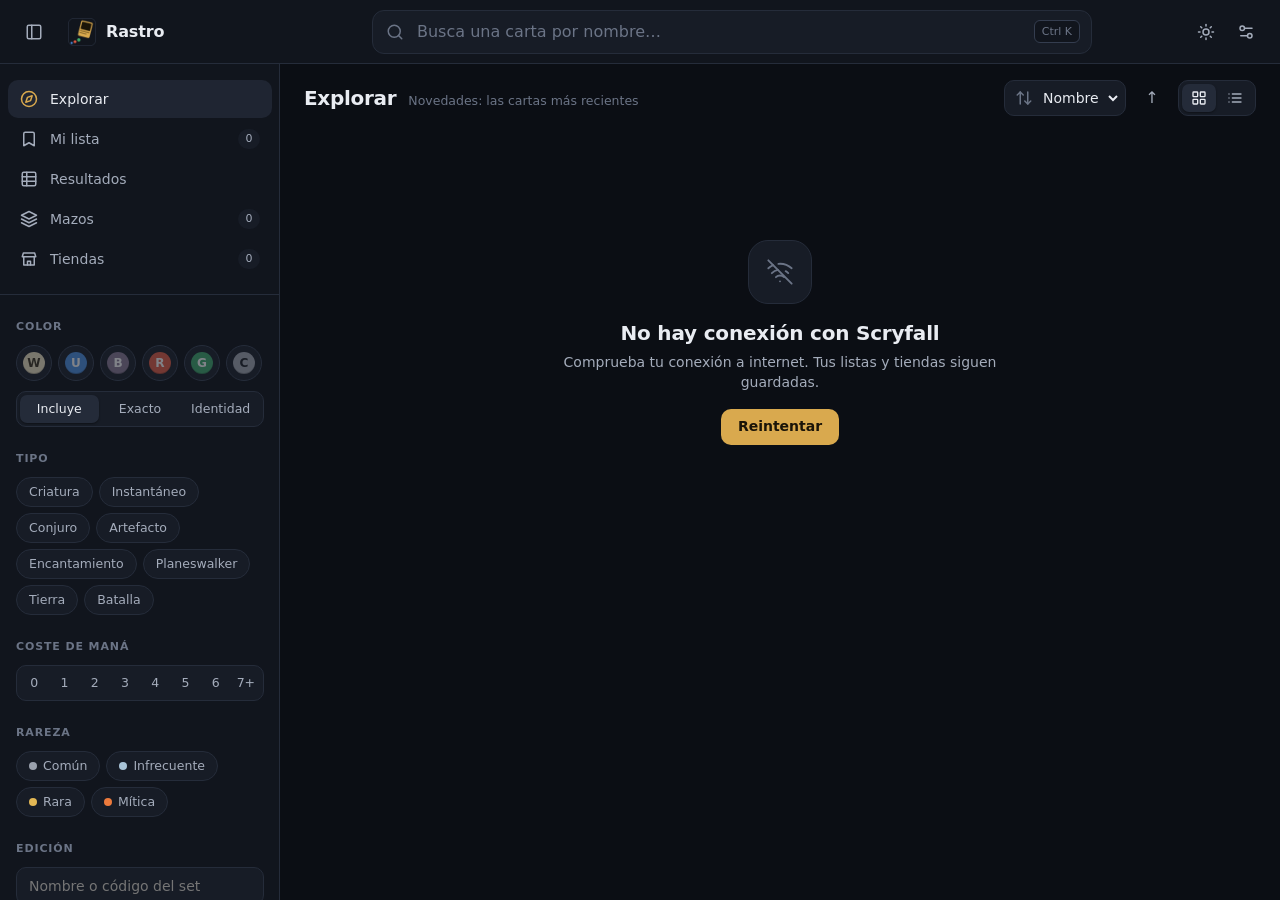
==== src/ui/index.html @ 4da442f9 "Rastro 1.3.1: versiones alternativas, cartas a la venta y vaciar resultados - Las versiones alternat" ====
<!doctype html>
<html lang="es" data-theme="dark">
<head>
<meta charset="utf-8">
<meta name="viewport" content="width=device-width, initial-scale=1">
<title>Rastro</title>
<link rel="icon" href="logo.png">
<link rel="stylesheet" href="theme.css">
<link rel="stylesheet" href="app.css">
</head>
<body>

<!-- Iconos lineales (estilo Lucide, trazo 2) -->
<svg width="0" height="0" style="position:absolute" aria-hidden="true">
  <defs>
    <symbol id="i-search" viewBox="0 0 24 24"><circle cx="11" cy="11" r="8"/><path d="m21 21-4.3-4.3"/></symbol>
    <symbol id="i-x" viewBox="0 0 24 24"><path d="M18 6 6 18"/><path d="m6 6 12 12"/></symbol>
    <symbol id="i-plus" viewBox="0 0 24 24"><path d="M5 12h14"/><path d="M12 5v14"/></symbol>
    <symbol id="i-check" viewBox="0 0 24 24"><path d="M20 6 9 17l-5-5"/></symbol>
    <symbol id="i-grid" viewBox="0 0 24 24"><rect width="7" height="7" x="3" y="3" rx="1"/><rect width="7" height="7" x="14" y="3" rx="1"/><rect width="7" height="7" x="14" y="14" rx="1"/><rect width="7" height="7" x="3" y="14" rx="1"/></symbol>
    <symbol id="i-list" viewBox="0 0 24 24"><path d="M8 6h13"/><path d="M8 12h13"/><path d="M8 18h13"/><path d="M3 6h.01"/><path d="M3 12h.01"/><path d="M3 18h.01"/></symbol>
    <symbol id="i-sun" viewBox="0 0 24 24"><circle cx="12" cy="12" r="4"/><path d="M12 2v2"/><path d="M12 20v2"/><path d="m4.93 4.93 1.41 1.41"/><path d="m17.66 17.66 1.41 1.41"/><path d="M2 12h2"/><path d="M20 12h2"/><path d="m6.34 17.66-1.41 1.41"/><path d="m19.07 4.93-1.41 1.41"/></symbol>
    <symbol id="i-moon" viewBox="0 0 24 24"><path d="M12 3a6 6 0 0 0 9 9 9 9 0 1 1-9-9Z"/></symbol>
    <symbol id="i-panel" viewBox="0 0 24 24"><rect width="18" height="18" x="3" y="3" rx="2"/><path d="M9 3v18"/></symbol>
    <symbol id="i-compass" viewBox="0 0 24 24"><circle cx="12" cy="12" r="10"/><path d="m16.24 7.76-2.12 6.36-6.36 2.12 2.12-6.36 6.36-2.12z"/></symbol>
    <symbol id="i-bookmark" viewBox="0 0 24 24"><path d="m19 21-7-4-7 4V5a2 2 0 0 1 2-2h10a2 2 0 0 1 2 2v16z"/></symbol>
    <symbol id="i-store" viewBox="0 0 24 24"><path d="M3 9h18l-1.5-5h-15z"/><path d="M5 9v11h14V9"/><path d="M10 20v-5h4v5"/></symbol>
    <symbol id="i-external" viewBox="0 0 24 24"><path d="M15 3h6v6"/><path d="M10 14 21 3"/><path d="M18 13v6a2 2 0 0 1-2 2H5a2 2 0 0 1-2-2V8a2 2 0 0 1 2-2h6"/></symbol>
    <symbol id="i-wifi-off" viewBox="0 0 24 24"><path d="M12 20h.01"/><path d="M8.5 16.43a5 5 0 0 1 7 0"/><path d="M2 8.82a15 15 0 0 1 4.17-2.65"/><path d="M10.66 5c4.01-.36 8.14.9 11.34 3.76"/><path d="M16.85 11.25a10 10 0 0 1 2.22 1.68"/><path d="M5 13a10 10 0 0 1 5.24-2.76"/><path d="m2 2 20 20"/></symbol>
    <symbol id="i-search-x" viewBox="0 0 24 24"><path d="m13.5 8.5-5 5"/><path d="m8.5 8.5 5 5"/><circle cx="11" cy="11" r="8"/><path d="m21 21-4.3-4.3"/></symbol>
    <symbol id="i-flip" viewBox="0 0 24 24"><path d="M3 12a9 9 0 0 1 9-9 9.75 9.75 0 0 1 6.74 2.74L21 8"/><path d="M21 3v5h-5"/><path d="M21 12a9 9 0 0 1-9 9 9.75 9.75 0 0 1-6.74-2.74L3 16"/><path d="M8 16H3v5"/></symbol>
    <symbol id="i-sort" viewBox="0 0 24 24"><path d="m21 16-4 4-4-4"/><path d="M17 20V4"/><path d="m3 8 4-4 4 4"/><path d="M7 4v16"/></symbol>
    <symbol id="i-download" viewBox="0 0 24 24"><path d="M12 15V3"/><path d="M21 15v4a2 2 0 0 1-2 2H5a2 2 0 0 1-2-2v-4"/><path d="m7 10 5 5 5-5"/></symbol>
    <symbol id="i-trash" viewBox="0 0 24 24"><path d="M3 6h18"/><path d="M19 6v14a2 2 0 0 1-2 2H7a2 2 0 0 1-2-2V6"/><path d="M8 6V4a2 2 0 0 1 2-2h4a2 2 0 0 1 2 2v2"/></symbol>
    <symbol id="i-table" viewBox="0 0 24 24"><rect width="18" height="18" x="3" y="3" rx="2"/><path d="M3 9h18"/><path d="M3 15h18"/><path d="M9 3v18"/></symbol>
    <symbol id="i-clipboard" viewBox="0 0 24 24"><rect width="8" height="4" x="8" y="2" rx="1"/><path d="M16 4h2a2 2 0 0 1 2 2v14a2 2 0 0 1-2 2H6a2 2 0 0 1-2-2V6a2 2 0 0 1 2-2h2"/></symbol>
    <symbol id="i-alert" viewBox="0 0 24 24"><path d="m21.73 18-8-14a2 2 0 0 0-3.48 0l-8 14A2 2 0 0 0 4 21h16a2 2 0 0 0 1.73-3"/><path d="M12 9v4"/><path d="M12 17h.01"/></symbol>
    <symbol id="i-camera" viewBox="0 0 24 24"><path d="M14.5 4h-5L7 7H4a2 2 0 0 0-2 2v9a2 2 0 0 0 2 2h16a2 2 0 0 0 2-2V9a2 2 0 0 0-2-2h-3l-2.5-3z"/><circle cx="12" cy="13" r="3"/></symbol>
    <symbol id="i-settings" viewBox="0 0 24 24"><path d="M20 7h-9"/><path d="M14 17H5"/><circle cx="17" cy="17" r="3"/><circle cx="7" cy="7" r="3"/></symbol>
    <symbol id="i-layers" viewBox="0 0 24 24"><path d="m12 2 10 5-10 5L2 7z"/><path d="m2 17 10 5 10-5"/><path d="m2 12 10 5 10-5"/></symbol>
    <symbol id="i-radar" viewBox="0 0 24 24"><path d="M19.07 4.93A10 10 0 0 0 6.99 3.34"/><path d="M4 6h.01"/><path d="M2.29 9.62A10 10 0 1 0 21.31 8.35"/><path d="M16.24 7.76A6 6 0 1 0 8.23 16.67"/><path d="M12 18h.01"/><path d="M17.99 11.66A6 6 0 0 1 15.77 16.67"/><circle cx="12" cy="12" r="2"/><path d="m13.41 10.59 5.66-5.66"/></symbol>
  </defs>
</svg>

<header class="topbar">
  <button class="icon-btn" id="btnSidebar" title="Mostrar/ocultar filtros"><svg class="ic"><use href="#i-panel"/></svg></button>
  <div class="brand">
    <img class="brand-mark" src="logo.png" alt="" aria-hidden="true">
    <span class="brand-name">Rastro</span>
  </div>

  <div class="search" id="search">
    <svg class="ic search-ic"><use href="#i-search"/></svg>
    <input id="q" type="text" autocomplete="off" spellcheck="false"
           placeholder="Busca una carta por nombre…" aria-label="Buscar carta" role="combobox"
           aria-expanded="false" aria-controls="suggest">
    <button class="icon-btn sm" id="qClear" title="Borrar" hidden><svg class="ic"><use href="#i-x"/></svg></button>
    <kbd class="kbd">Ctrl K</kbd>
    <ul class="suggest" id="suggest" role="listbox" hidden></ul>
  </div>

  <div class="top-actions">
    <button class="icon-btn" id="btnTheme" title="Cambiar tema"><svg class="ic"><use href="#i-sun"/></svg></button>
    <button class="icon-btn" id="btnOptions" title="Opciones"><svg class="ic"><use href="#i-settings"/></svg></button>
  </div>
</header>

<div class="layout" id="layout">
  <aside class="sidebar" id="sidebar">
    <nav class="nav">
      <button class="nav-item active" data-view="explore"><svg class="ic"><use href="#i-compass"/></svg>Explorar</button>
      <button class="nav-item" data-view="list"><svg class="ic"><use href="#i-bookmark"/></svg>Mi lista<span class="count" id="countList">0</span></button>
      <button class="nav-item" data-view="results"><svg class="ic"><use href="#i-table"/></svg>Resultados</button>
      <button class="nav-item" data-view="decks"><svg class="ic"><use href="#i-layers"/></svg>Mazos<span class="count" id="countDecks">0</span></button>
      <button class="nav-item" data-view="shops"><svg class="ic"><use href="#i-store"/></svg>Tiendas<span class="count" id="countShops">0</span></button>
    </nav>

    <div class="filters" id="filters">
      <section class="f-group">
        <h3>Color</h3>
        <div class="mana-toggles" id="fColor">
          <button class="mana-btn" data-v="w" title="Blanco"><span class="pip pip-w">W</span></button>
          <button class="mana-btn" data-v="u" title="Azul"><span class="pip pip-u">U</span></button>
          <button class="mana-btn" data-v="b" title="Negro"><span class="pip pip-b">B</span></button>
          <button class="mana-btn" data-v="r" title="Rojo"><span class="pip pip-r">R</span></button>
          <button class="mana-btn" data-v="g" title="Verde"><span class="pip pip-g">G</span></button>
          <button class="mana-btn" data-v="c" title="Incoloro"><span class="pip pip-c">C</span></button>
        </div>
        <div class="seg" id="fColorMode">
          <button data-v="incl" class="on" title="Tiene al menos estos colores">Incluye</button>
          <button data-v="exact" title="Exactamente estos colores">Exacto</button>
          <button data-v="id" title="Identidad de color dentro de estos (Commander)">Identidad</button>
        </div>
      </section>

      <section class="f-group">
        <h3>Tipo</h3>
        <div class="chips-select" id="fType">
          <button data-v="creature">Criatura</button>
          <button data-v="instant">Instantáneo</button>
          <button data-v="sorcery">Conjuro</button>
          <button data-v="artifact">Artefacto</button>
          <button data-v="enchantment">Encantamiento</button>
          <button data-v="planeswalker">Planeswalker</button>
          <button data-v="land">Tierra</button>
          <button data-v="battle">Batalla</button>
        </div>
      </section>

      <section class="f-group">
        <h3>Coste de maná</h3>
        <div class="seg cmc" id="fCmc">
          <button data-v="0">0</button><button data-v="1">1</button><button data-v="2">2</button>
          <button data-v="3">3</button><button data-v="4">4</button><button data-v="5">5</button>
          <button data-v="6">6</button><button data-v="7">7+</button>
        </div>
      </section>

      <section class="f-group">
        <h3>Rareza</h3>
        <div class="chips-select" id="fRarity">
          <button data-v="c"><i class="rdot rar-common"></i>Común</button>
          <button data-v="u"><i class="rdot rar-uncommon"></i>Infrecuente</button>
          <button data-v="r"><i class="rdot rar-rare"></i>Rara</button>
          <button data-v="m"><i class="rdot rar-mythic"></i>Mítica</button>
        </div>
      </section>

      <section class="f-group">
        <h3>Edición</h3>
        <input class="field" id="fSet" list="setList" placeholder="Nombre o código del set">
        <datalist id="setList"></datalist>
      </section>

      <section class="f-group">
        <h3>Legal en formato</h3>
        <select class="field" id="fFormat">
          <option value="">Cualquiera</option>
          <option value="standard">Standard</option>
          <option value="pioneer">Pioneer</option>
          <option value="modern">Modern</option>
          <option value="legacy">Legacy</option>
          <option value="vintage">Vintage</option>
          <option value="commander">Commander</option>
          <option value="pauper">Pauper</option>
        </select>
      </section>
    </div>

    <div class="filters" id="offerFilters" hidden>
      <p class="f-note">Se aplican a todas las cartas de tu lista al buscar en tiendas.</p>
      <section class="f-group">
        <h3>Idioma</h3>
        <div class="chips-select" id="oLang">
          <button data-v="es">Español</button>
          <button data-v="en">Inglés</button>
          <button data-v="fr">Francés</button>
          <button data-v="de">Alemán</button>
          <button data-v="it">Italiano</button>
          <button data-v="pt">Portugués</button>
          <button data-v="ja">Japonés</button>
        </div>
      </section>
      <section class="f-group">
        <h3>Estado mínimo</h3>
        <div class="seg" id="oCond">
          <button data-v="" class="on">Todos</button><button data-v="NM" title="Near Mint">NM</button>
          <button data-v="EX" title="Excellent">EX</button><button data-v="GD" title="Good">GD</button>
          <button data-v="LP" title="Light Played">LP</button><button data-v="PL" title="Played">PL</button>
        </div>
      </section>
      <section class="f-group">
        <h3>Foil</h3>
        <div class="seg" id="oFoil">
          <button data-v="" class="on">Da igual</button><button data-v="si">Solo foil</button><button data-v="no">Sin foil</button>
        </div>
      </section>
      <section class="f-group">
        <h3>Precio máximo por carta</h3>
        <div class="money"><input class="field" id="oMax" inputmode="decimal" placeholder="Sin límite"><span>€</span></div>
      </section>
    </div>
  </aside>

  <main class="content" id="content">
    <div class="toolbar">
      <div class="toolbar-left">
        <h1 class="view-title" id="viewTitle">Explorar</h1>
        <span class="result-count" id="resultCount"></span>
      </div>
      <div class="toolbar-right">
        <label class="sort">
          <svg class="ic"><use href="#i-sort"/></svg>
          <select id="sort" aria-label="Ordenar">
            <option value="name">Nombre</option>
            <option value="cmc">Coste</option>
            <option value="eur">Precio</option>
            <option value="released">Fecha</option>
          </select>
        </label>
        <button class="icon-btn" id="sortDir" title="Invertir orden">↑</button>
        <div class="seg view-toggle">
          <button data-v="grid" class="on" title="Rejilla"><svg class="ic"><use href="#i-grid"/></svg></button>
          <button data-v="rows" title="Lista compacta"><svg class="ic"><use href="#i-list"/></svg></button>
        </div>
      </div>
    </div>
    <div class="active-chips" id="activeChips"></div>
    <div class="runbar" id="runBar" hidden>
      <div class="runbar-top">
        <span class="spinner" aria-hidden="true"></span>
        <span class="runbar-text" id="runText">Preparando…</span>
        <span class="runbar-count" id="runCount"></span>
        <button class="btn sm" id="btnStop">Parar</button>
      </div>
      <div class="progress"><i id="runProgress"></i></div>
      <div class="run-alert" id="runAlert" hidden></div>
      <div class="run-shops" id="runShops"></div>
      <p class="runbar-hint">Las páginas se leen en <span class="nav-name">tu navegador</span>, en una ventana minimizada de Rastro que se cierra al terminar. Puedes seguir usándolo con normalidad. Si sale una verificación, la ventana aparecerá para que la marques.</p>
    </div>

    <div class="scroller" id="scroller">
      <div class="results grid" id="results"></div>
      <div class="sentinel" id="sentinel"></div>
    </div>
  </main>

  <aside class="detail" id="detail" aria-hidden="true">
    <div class="detail-inner" id="detailBody"></div>
  </aside>
</div>

<div class="scrim" id="scrim"></div>
<div class="foto-preview skel" id="fotoPreview" hidden aria-hidden="true"></div>

<dialog class="modal" id="pasteDlg">
  <form method="dialog" class="modal-body" id="pasteForm">
    <header class="modal-head">
      <h2>Pegar lista de cartas</h2>
      <button class="icon-btn" value="cancel" formnovalidate title="Cerrar"><svg class="ic"><use href="#i-x"/></svg></button>
    </header>
    <p class="modal-note">Una carta por línea o una decklist con cantidades. Formatos válidos: <code>Lightning Bolt</code>, <code>4 Lightning Bolt</code>, <code>4x Sol Ring</code>, <code>1 Fire // Ice (MH2) 290</code>. Las líneas <code>Sideboard</code>, <code>Deck</code> y los comentarios se ignoran.</p>
    <textarea class="field area" id="pasteText" rows="12" spellcheck="false" placeholder="4 Lightning Bolt&#10;2 Counterspell&#10;1 Sol Ring (C21) 263"></textarea>
    <div class="paste-status" id="pasteStatus" aria-live="polite"></div>
    <footer class="modal-foot">
      <label class="check"><input type="checkbox" id="pasteReplace">Reemplazar mi lista actual</label>
      <button class="btn primary" id="pasteGo" value="default"><svg class="ic"><use href="#i-plus"/></svg>Añadir cartas</button>
    </footer>
  </form>
</dialog>
<dialog class="modal" id="setupDlg">
  <div class="modal-body">
    <header class="modal-head"><h2>Primeros pasos</h2></header>
    <p class="setup-warn" id="setupWhy" hidden></p>
    <p class="modal-note">Rastro lee Cardmarket a través de tu navegador (<span class="nav-name">tu navegador</span>) con una pequeña extensión. Instálala una vez siguiendo estos pasos.</p>
    <p class="setup-warn" id="setupWarn" hidden>Tu navegador predeterminado (<span class="nav-name"></span>) no admite la extensión. Instala Chrome, Edge o Brave (en Windows, Edge ya viene instalado), ponlo como navegador predeterminado y vuelve a abrir Rastro.</p>
    <ol class="setup-steps">
      <li><b>Descarga la extensión.</b> Elige dónde guardarla (por ejemplo, Documentos); se creará la carpeta <code>Rastro-extension</code>. No la borres después: <span class="nav-name">tu navegador</span> la usa desde ahí.
        <button class="btn sm" id="setupFolder"><svg class="ic"><use href="#i-download"/></svg>Descargar extensión</button>
        <span class="setup-saved" id="setupSaved"></span></li>
      <li><b>Abre las extensiones de <span class="nav-name">tu navegador</span>.</b> Copia la dirección, pégala en la barra de direcciones de <span class="nav-name">tu navegador</span> y pulsa Intro. (Los navegadores no dejan que otras apps abran esa página.)
        <button class="btn sm" id="setupCopy"><svg class="ic"><use href="#i-clipboard"/></svg>Copiar <span class="nav-ext"></span></button></li>
      <li><b>Activa el Modo desarrollador</b> (un interruptor en esa misma página).</li>
      <li><b>Pulsa «Cargar descomprimida»</b> (en Edge, «Cargar desempaquetada») y elige la carpeta <code>Rastro-extension</code> que guardaste en el paso 1.</li>
      <li><b>Prueba que funciona.</b> Se abrirá una pestaña de Cardmarket en <span class="nav-name">tu navegador</span>; si sale una verificación, márcala.
        <button class="btn sm" id="setupTest"><svg class="ic"><use href="#i-check"/></svg>Probar</button></li>
    </ol>
    <div class="paste-status" id="setupStatus" aria-live="polite"></div>
    <footer class="modal-foot">
      <button class="btn sm ghost" id="setupSkip">Omitir por ahora</button>
      <button class="btn primary" id="setupGo" disabled>Continuar</button>
    </footer>
  </div>
</dialog>
<dialog class="modal" id="deckDlg">
  <form method="dialog" class="modal-body" id="deckForm">
    <header class="modal-head">
      <h2 id="deckDlgTitle">Nuevo mazo</h2>
      <button class="icon-btn" value="cancel" formnovalidate title="Cerrar"><svg class="ic"><use href="#i-x"/></svg></button>
    </header>
    <div class="deck-dlg-row">
      <label class="deck-dlg-field">Nombre<input class="field" id="deckDlgName" placeholder="Por ejemplo, Atraxa superfriends"></label>
      <label class="deck-dlg-field">Formato<select class="field" id="deckDlgFormat">
        <option value="commander">Commander</option><option value="brawl">Brawl</option><option value="standard">Standard</option>
        <option value="pioneer">Pioneer</option><option value="modern">Modern</option><option value="legacy">Legacy</option>
        <option value="vintage">Vintage</option><option value="pauper">Pauper</option><option value="limited">Limitado</option><option value="casual">Casual</option>
      </select></label>
    </div>
    <p class="modal-note">Lista opcional: pega el <b>enlace de un mazo público de Moxfield</b> y se importa entero (nombre, formato, comandante y banquillo), o pega la lista de Moxfield, Archidekt, Arena o MTGO. Las secciones <code>Commander</code>, <code>Deck</code> y <code>Sideboard</code> (o <code>SB:</code>) se respetan. También puedes dejarla vacía y añadir cartas después.</p>
    <textarea class="field area" id="deckDlgText" rows="10" spellcheck="false" placeholder="https://moxfield.com/decks/…&#10;&#10;o la lista:&#10;Commander&#10;1 Atraxa, Praetors' Voice&#10;&#10;Deck&#10;1 Sol Ring (C21) 263&#10;1 Command Tower"></textarea>
    <div class="paste-status" id="deckDlgStatus" aria-live="polite"></div>
    <footer class="modal-foot">
      <span></span>
      <button class="btn primary" id="deckDlgGo" value="default"><svg class="ic"><use href="#i-plus"/></svg>Crear mazo</button>
    </footer>
  </form>
</dialog>
<dialog class="modal art-dlg" id="artDlg">
  <form method="dialog" class="modal-body">
    <header class="modal-head">
      <h2 id="artTitle">Arte</h2>
      <button class="icon-btn" value="cancel" formnovalidate title="Cerrar"><svg class="ic"><use href="#i-x"/></svg></button>
    </header>
    <p class="modal-note">Elige la edición. Se conservan las copias, la zona y si la tienes; el precio pasa a ser el de esa edición.</p>
    <label class="check"><input type="checkbox" id="artFoil">Versión foil (las ediciones que solo existen en foil lo son siempre)</label>
    <div class="art-grid" id="artGrid"></div>
  </form>
</dialog>
<dialog class="modal" id="optDlg">
  <form method="dialog" class="modal-body" id="optForm">
    <header class="modal-head">
      <h2>Opciones</h2>
      <button class="icon-btn" value="cancel" formnovalidate title="Cerrar"><svg class="ic"><use href="#i-x"/></svg></button>
    </header>
    <section class="opt-group">
      <h3>Búsqueda en tiendas</h3>
      <label class="opt"><span>Pausa entre páginas<small>Mínimo 1,5 s. Más pausa es más lento, pero Cardmarket pedirá ir despacio menos veces.</small></span>
        <span class="opt-num"><input class="field" id="optPausa" type="number" min="1.5" max="30" step="0.5"> s</span></label>
      <label class="opt"><span>Esperar a la extensión<small>Si en este tiempo no contesta, la búsqueda se para y se abren los primeros pasos.</small></span>
        <span class="opt-num"><input class="field" id="optEspera" type="number" min="10" max="120" step="5"> s</span></label>
      <label class="opt"><span>Ver la ventana de búsqueda<small>Desactivado, la ventana del navegador queda minimizada y solo aparece si hay verificación.</small></span>
        <input type="checkbox" class="opt-check" id="optVer"></label>
    </section>
    <section class="opt-group">
      <h3>Apariencia</h3>
      <label class="opt"><span>Efecto foil<small>Brillo en las cartas que solo existen en foil, las que marcas foil en un mazo y las que pides "Solo foil" en Mi lista.</small></span>
        <input type="checkbox" class="opt-check" id="optFoil"></label>
    </section>
    <section class="opt-group">
      <h3>Caché</h3>
      <label class="opt"><span>Recordar páginas leídas<small>Lo consultado en este tiempo no se vuelve a pedir. 0 = siempre datos frescos.</small></span>
        <span class="opt-num"><input class="field" id="optCache" type="number" min="0" max="72" step="1"> h</span></label>
      <div class="opt"><span>Vaciar caché<small>Borra las páginas guardadas y los resultados de la última búsqueda; la siguiente lo pedirá todo de nuevo. Útil si alguna tienda sale vacía sin motivo.</small></span>
        <button type="button" class="btn sm" id="optClear"><svg class="ic"><use href="#i-trash"/></svg>Vaciar</button></div>
    </section>
    <section class="opt-group">
      <h3>Extensión</h3>
      <div class="opt"><span>Primeros pasos<small>Vuelve a descargar, instalar o probar la extensión (por ejemplo, tras actualizar Rastro).</small></span>
        <button type="button" class="btn sm" id="optSetup">Abrir</button></div>
    </section>
    <footer class="modal-foot">
      <span class="opt-version"><span id="optVersion"></span><button type="button" class="btn sm" id="optUpdate">Buscar actualización</button><button type="button" class="btn sm ghost" id="optReset">Valores por defecto</button></span>
      <button class="btn primary" value="default">Hecho</button>
    </footer>
  </form>
</dialog>
<div class="toast" id="toast" role="status"></div>

<script src="app.js"></script>
<script src="mazos.js"></script>
</body>
</html>
---- src/ui/theme.css ----
/* Rastro: tokens de diseño. Cambia aquí colores, fuentes, radios y espaciados. */

:root {
  /* Tipografía */
  --font: "Inter", "Segoe UI Variable Text", "Segoe UI", system-ui, sans-serif;
  --font-display: "Inter Display", "Segoe UI Variable Display", "Segoe UI", system-ui, sans-serif;
  --fs-xs: 11px;
  --fs-sm: 12.5px;
  --fs-md: 14px;
  --fs-lg: 16px;
  --fs-xl: 20px;
  --fs-2xl: 28px;

  /* Espaciado (sistema de 8 px, con medio paso de 4) */
  --s-1: 4px;
  --s-2: 8px;
  --s-3: 16px;
  --s-4: 24px;
  --s-5: 32px;
  --s-6: 48px;

  /* Radios */
  --r-sm: 6px;
  --r-md: 10px;
  --r-lg: 12px;
  --r-pill: 999px;

  /* Medidas de layout */
  --topbar-h: 64px;
  --sidebar-w: 280px;
  --detail-w: 420px;
  --card-min: 180px;

  /* Movimiento */
  --ease: cubic-bezier(.2, .8, .2, 1);
  --t-fast: 120ms;
  --t-med: 220ms;

  /* Colores de maná: solo para pips, chips de filtro y detalles */
  --mana-w: #f1e6c4;
  --mana-w-ink: #3b3320;
  --mana-u: #4b8fe2;
  --mana-b: #8a7a96;
  --mana-r: #e45b43;
  --mana-g: #3ea96c;
  --mana-c: #a3a8b3;

  /* Rarezas */
  --rar-common: #9aa1ad;
  --rar-uncommon: #a9c4d8;
  --rar-rare: #e2b754;
  --rar-mythic: #ec7a3c;

  /* Estado de legalidad */
  --ok: #3ea96c;
  --warn: #e2b754;
  --bad: #e45b43;
}

/* Tema oscuro (por defecto) */
:root,
:root[data-theme="dark"] {
  color-scheme: dark;
  --bg: #0b0e14;
  --surface-1: #11151d;
  --surface-2: #171c26;
  --surface-3: #1f2532;
  --surface-hover: #242b39;
  --border: #252c3a;
  --border-strong: #343d4f;
  --text: #e9ecf2;
  --text-2: #a4acbb;
  --text-3: #6b7486;
  --accent: #d9a94e;          /* oro de coleccionista */
  --accent-ink: #1a1408;
  --accent-soft: rgba(217, 169, 78, .14);
  --focus: rgba(217, 169, 78, .45);
  --shadow-sm: 0 1px 2px rgba(0, 0, 0, .4);
  --shadow-md: 0 6px 18px rgba(0, 0, 0, .35), 0 1px 3px rgba(0, 0, 0, .4);
  --shadow-lg: 0 18px 48px rgba(0, 0, 0, .55), 0 2px 6px rgba(0, 0, 0, .4);
  --skeleton-a: #161b24;
  --skeleton-b: #202736;
  --scrim: rgba(4, 6, 10, .6);
}

/* Tema claro */
:root[data-theme="light"] {
  color-scheme: light;
  --bg: #f4f5f8;
  --surface-1: #ffffff;
  --surface-2: #f7f8fb;
  --surface-3: #eceef3;
  --surface-hover: #e6e9f0;
  --border: #e1e4eb;
  --border-strong: #cdd2dc;
  --text: #141821;
  --text-2: #4f5869;
  --text-3: #8a93a3;
  --accent: #a87516;
  --accent-ink: #ffffff;
  --accent-soft: rgba(168, 117, 22, .12);
  --focus: rgba(168, 117, 22, .4);
  --shadow-sm: 0 1px 2px rgba(16, 24, 40, .06);
  --shadow-md: 0 6px 18px rgba(16, 24, 40, .08), 0 1px 3px rgba(16, 24, 40, .08);
  --shadow-lg: 0 18px 48px rgba(16, 24, 40, .16), 0 2px 6px rgba(16, 24, 40, .08);
  --skeleton-a: #eceef3;
  --skeleton-b: #f6f7fa;
  --scrim: rgba(20, 24, 33, .35);
  --mana-w: #efe2b8;
  --rar-common: #6f7684;
  --rar-uncommon: #6f8ea6;
}
---- src/ui/app.css ----
/* Componentes y layout. Los valores salen de theme.css. */

* { box-sizing: border-box; }
html, body { height: 100%; margin: 0; }
body {
  background: var(--bg);
  color: var(--text);
  font: 400 var(--fs-md)/1.45 var(--font);
  -webkit-font-smoothing: antialiased;
  overflow: hidden;
  transition: background var(--t-med) var(--ease), color var(--t-med) var(--ease);
}
button, input, select { font: inherit; color: inherit; }
button { cursor: pointer; background: none; border: 0; padding: 0; }
:focus-visible { outline: 2px solid var(--focus); outline-offset: 2px; border-radius: var(--r-sm); }
[hidden] { display: none !important; }

.ic { width: 18px; height: 18px; flex: none; fill: none; stroke: currentColor; stroke-width: 2; stroke-linecap: round; stroke-linejoin: round; }

::-webkit-scrollbar { width: 10px; height: 10px; }
::-webkit-scrollbar-thumb { background: var(--surface-3); border-radius: 10px; border: 2px solid transparent; background-clip: padding-box; }
::-webkit-scrollbar-thumb:hover { background: var(--border-strong); background-clip: padding-box; }

/* ---------- Topbar ---------- */
.topbar {
  height: var(--topbar-h);
  display: flex; align-items: center; gap: var(--s-3);
  padding: 0 var(--s-3);
  border-bottom: 1px solid var(--border);
  background: var(--surface-1);
  position: relative; z-index: 20;
}
.brand { display: flex; align-items: center; gap: 10px; min-width: calc(var(--sidebar-w) - 72px); }
.brand-name { font: 650 var(--fs-lg)/1 var(--font-display); letter-spacing: -.01em; }
.brand-mark { width: 28px; height: 28px; display: block; }

.icon-btn {
  width: 36px; height: 36px; border-radius: var(--r-md);
  display: inline-grid; place-items: center; color: var(--text-2);
  transition: background var(--t-fast), color var(--t-fast);
}
.icon-btn:hover { background: var(--surface-hover); color: var(--text); }
.icon-btn.sm { width: 28px; height: 28px; border-radius: var(--r-sm); }

.search { flex: 1; max-width: 720px; position: relative; display: flex; align-items: center; margin: 0 auto; }
.search input {
  width: 100%; height: 44px;
  padding: 0 96px 0 44px;
  border-radius: var(--r-lg);
  background: var(--surface-2);
  border: 1px solid var(--border);
  font-size: var(--fs-lg);
  transition: border-color var(--t-fast), background var(--t-fast), box-shadow var(--t-fast);
}
.search input::placeholder { color: var(--text-3); }
.search input:hover { border-color: var(--border-strong); }
.search input:focus { outline: none; border-color: var(--accent); background: var(--surface-1); box-shadow: 0 0 0 4px var(--accent-soft); }
.search-ic { position: absolute; left: 14px; color: var(--text-3); pointer-events: none; }
#qClear { position: absolute; right: 64px; }
.kbd {
  position: absolute; right: 12px;
  font: 500 var(--fs-xs)/1 var(--font); color: var(--text-3);
  padding: 5px 7px; border-radius: var(--r-sm);
  border: 1px solid var(--border-strong); background: var(--surface-1);
}
.suggest {
  position: absolute; top: calc(100% + 6px); left: 0; right: 0;
  list-style: none; margin: 0; padding: var(--s-1);
  background: var(--surface-2); border: 1px solid var(--border-strong);
  border-radius: var(--r-lg); box-shadow: var(--shadow-lg);
  animation: pop var(--t-med) var(--ease);
}
.suggest li {
  padding: 9px 12px; border-radius: var(--r-sm); cursor: pointer;
  display: flex; align-items: center; gap: 10px; color: var(--text-2);
}
.suggest li .ic { width: 15px; height: 15px; color: var(--text-3); }
.suggest li b { color: var(--text); font-weight: 600; }
.suggest li.on, .suggest li:hover { background: var(--surface-hover); color: var(--text); }
.top-actions { display: flex; gap: var(--s-1); }

/* ---------- Layout ---------- */
.layout {
  height: calc(100% - var(--topbar-h));
  display: grid;
  grid-template-columns: var(--sidebar-w) minmax(0, 1fr) 0;
  transition: grid-template-columns var(--t-med) var(--ease);
}
.sidebar { grid-column: 1; }
.content { grid-column: 2; }
.detail { grid-column: 3; }
body.no-sidebar .layout { grid-template-columns: 0 minmax(0, 1fr) 0; }
body.detail-open .layout { grid-template-columns: var(--sidebar-w) minmax(0, 1fr) var(--detail-w); }
body.no-sidebar.detail-open .layout { grid-template-columns: 0 minmax(0, 1fr) var(--detail-w); }

/* ---------- Sidebar ---------- */
.sidebar {
  overflow: hidden auto; min-width: 0;
  background: var(--surface-1);
  border-right: 1px solid var(--border);
}
body.no-sidebar .sidebar { border-right-color: transparent; }
.nav { padding: var(--s-3) var(--s-2) var(--s-2); display: grid; gap: 2px; width: var(--sidebar-w); }
.nav-item {
  display: flex; align-items: center; gap: 12px;
  height: 38px; padding: 0 12px; border-radius: var(--r-md);
  color: var(--text-2); font-weight: 500; text-align: left;
  transition: background var(--t-fast), color var(--t-fast);
}
.nav-item:hover { background: var(--surface-hover); color: var(--text); }
.nav-item.active { background: var(--surface-3); color: var(--text); }
.nav-item.active .ic { color: var(--accent); }
.nav-item .count {
  margin-left: auto; min-width: 22px; padding: 2px 7px; border-radius: var(--r-pill);
  background: var(--surface-2); color: var(--text-2); font-size: var(--fs-xs); text-align: center;
  font-variant-numeric: tabular-nums;
}
.filters { padding: var(--s-2) var(--s-3) var(--s-5); width: var(--sidebar-w); border-top: 1px solid var(--border); margin-top: var(--s-2); }
.f-group { padding: var(--s-3) 0 var(--s-2); }
.f-group h3 {
  margin: 0 0 10px; font-size: var(--fs-xs); font-weight: 600;
  text-transform: uppercase; letter-spacing: .08em; color: var(--text-3);
}
.mana-toggles { display: flex; gap: 6px; margin-bottom: 10px; }
.mana-btn {
  width: 36px; height: 36px; border-radius: 50%;
  display: grid; place-items: center;
  background: var(--surface-2); border: 1px solid var(--border);
  transition: transform var(--t-fast) var(--ease), border-color var(--t-fast), background var(--t-fast);
}
.mana-btn .pip { opacity: .45; transition: opacity var(--t-fast); }
.mana-btn:hover { transform: translateY(-1px); border-color: var(--border-strong); }
.mana-btn:hover .pip { opacity: .8; }
.mana-btn.on { border-color: var(--text-2); background: var(--surface-3); }
.mana-btn.on .pip { opacity: 1; }

.seg { display: flex; background: var(--surface-2); border: 1px solid var(--border); border-radius: var(--r-md); padding: 3px; gap: 2px; }
.seg button {
  flex: 1; height: 28px; padding: 0 8px; border-radius: 7px;
  color: var(--text-2); font-size: var(--fs-sm); font-weight: 500;
  display: inline-grid; place-items: center;
  transition: background var(--t-fast), color var(--t-fast);
}
.seg button:hover { color: var(--text); }
.seg button.on { background: var(--surface-hover); color: var(--text); box-shadow: var(--shadow-sm); }
.seg.cmc button { padding: 0; font-variant-numeric: tabular-nums; }

.chips-select { display: flex; flex-wrap: wrap; gap: 6px; }
.chips-select button {
  height: 30px; padding: 0 12px; border-radius: var(--r-pill);
  border: 1px solid var(--border); background: var(--surface-2);
  color: var(--text-2); font-size: var(--fs-sm); font-weight: 500;
  display: inline-flex; align-items: center; gap: 6px;
  transition: all var(--t-fast);
}
.chips-select button:hover { border-color: var(--border-strong); color: var(--text); }
.chips-select button.on { border-color: var(--accent); color: var(--text); background: var(--accent-soft); }
.rdot { width: 8px; height: 8px; border-radius: 50%; display: inline-block; }
.rar-common { background: var(--rar-common); }
.rar-uncommon { background: var(--rar-uncommon); }
.rar-rare { background: var(--rar-rare); }
.rar-mythic { background: var(--rar-mythic); }

.field {
  width: 100%; height: 38px; padding: 0 12px;
  background: var(--surface-2); border: 1px solid var(--border); border-radius: var(--r-md);
  transition: border-color var(--t-fast);
}
.field:hover { border-color: var(--border-strong); }
.field:focus { outline: none; border-color: var(--accent); box-shadow: 0 0 0 3px var(--accent-soft); }
select.field { appearance: none; background-image: linear-gradient(45deg, transparent 50%, var(--text-3) 50%), linear-gradient(-45deg, transparent 50%, var(--text-3) 50%); background-position: right 16px top 17px, right 11px top 17px; background-size: 5px 5px; background-repeat: no-repeat; }

/* ---------- Pips de coste ---------- */
.pip {
  --pip: 18px;
  width: var(--pip); height: var(--pip); border-radius: 50%;
  display: inline-grid; place-items: center; flex: none;
  font: 700 calc(var(--pip) * .55)/1 var(--font); color: #fff;
  background: var(--mana-c); box-shadow: inset 0 -1px 0 rgba(0,0,0,.25);
  vertical-align: -3px;
}
.pip-w { background: var(--mana-w); color: var(--mana-w-ink); }
.pip-u { background: var(--mana-u); }
.pip-b { background: var(--mana-b); }
.pip-r { background: var(--mana-r); }
.pip-g { background: var(--mana-g); }
.pip-c, .pip-n { background: var(--mana-c); color: #1b1e24; }
.pip-t { background: var(--surface-3); color: var(--text); box-shadow: inset 0 0 0 1px var(--border-strong); }
.mana-btn .pip { --pip: 22px; }
.cost { display: inline-flex; gap: 2px; align-items: center; }

/* ---------- Content ---------- */
.content { display: flex; flex-direction: column; min-width: 0; min-height: 0; }
.toolbar {
  display: flex; align-items: center; justify-content: space-between; gap: var(--s-3);
  padding: var(--s-3) var(--s-4) var(--s-2);
}
.toolbar-left { display: flex; align-items: baseline; gap: 12px; min-width: 0; }
.view-title { margin: 0; font: 650 var(--fs-xl)/1.2 var(--font-display); letter-spacing: -.015em; }
.result-count { color: var(--text-3); font-size: var(--fs-sm); font-variant-numeric: tabular-nums; white-space: nowrap; }
.toolbar-right { display: flex; align-items: center; gap: var(--s-2); }
.sort {
  display: flex; align-items: center; gap: 6px; height: 36px; padding: 0 4px 0 10px;
  background: var(--surface-2); border: 1px solid var(--border); border-radius: var(--r-md); color: var(--text-3);
}
.sort select { background: transparent; border: 0; height: 100%; color: var(--text); padding-right: 6px; cursor: pointer; }
.sort select:focus { outline: none; }
.sort option { background: var(--surface-2); }
#sortDir { font-size: var(--fs-lg); }
.view-toggle button { width: 34px; padding: 0; }
.view-toggle .ic { width: 16px; height: 16px; }

.active-chips { display: flex; flex-wrap: wrap; gap: 6px; padding: 0 var(--s-4); }
.active-chips:not(:empty) { padding-bottom: var(--s-2); }
.chip {
  display: inline-flex; align-items: center; gap: 6px;
  height: 28px; padding: 0 6px 0 10px; border-radius: var(--r-pill);
  background: var(--surface-2); border: 1px solid var(--border);
  font-size: var(--fs-sm); color: var(--text-2);
  animation: pop var(--t-med) var(--ease);
}
.chip .pip { --pip: 14px; }
.chip button { width: 20px; height: 20px; border-radius: 50%; display: grid; place-items: center; color: var(--text-3); }
.chip button:hover { background: var(--surface-hover); color: var(--text); }
.chip button .ic { width: 12px; height: 12px; }
.chip.clear { padding: 0 12px; color: var(--text-3); background: transparent; border-style: dashed; cursor: pointer; }
.chip.clear:hover { color: var(--text); border-color: var(--border-strong); }

.scroller { flex: 1; overflow: auto; padding: var(--s-2) var(--s-4) var(--s-5); scroll-behavior: smooth; }
.sentinel { height: 1px; }

/* Rejilla */
.results.grid {
  display: grid; gap: var(--s-3);
  grid-template-columns: repeat(auto-fill, minmax(var(--card-min), 1fr));
}
.card {
  position: relative; cursor: pointer; border-radius: var(--r-lg);
  animation: rise var(--t-med) var(--ease) both;
  animation-delay: calc(min(var(--i, 0), 20) * 18ms);
}
.card .art {
  aspect-ratio: 63 / 88; border-radius: var(--r-lg); overflow: hidden; position: relative;
  background: var(--surface-2);
  box-shadow: var(--shadow-sm);
  transition: transform var(--t-med) var(--ease), box-shadow var(--t-med) var(--ease);
}
.card img { width: 100%; height: 100%; object-fit: cover; display: block; opacity: 0; transition: opacity var(--t-med); }
.card img.loaded { opacity: 1; }
.card:hover .art, .card:focus-visible .art { transform: translateY(-4px) scale(1.015); box-shadow: var(--shadow-lg); }
.card.selected .art { box-shadow: 0 0 0 2px var(--accent), var(--shadow-md); }
.card .meta { padding: 10px 2px 0; display: grid; gap: 2px; }
.card .name { font-weight: 600; white-space: nowrap; overflow: hidden; text-overflow: ellipsis; }
.card .sub { display: flex; align-items: center; gap: 6px; color: var(--text-3); font-size: var(--fs-sm); }
.card .sub .set { white-space: nowrap; overflow: hidden; text-overflow: ellipsis; min-width: 0; }
.card, .card .meta, .card .sub, .card .name { min-width: 0; }
.card .price { margin-left: auto; color: var(--text-2); font-variant-numeric: tabular-nums; white-space: nowrap; }
.add-btn {
  position: absolute; top: 8px; right: 8px; z-index: 2;
  width: 32px; height: 32px; border-radius: 50%;
  display: grid; place-items: center;
  background: rgba(10, 12, 18, .72); color: #fff; backdrop-filter: blur(6px);
  opacity: 0; transform: scale(.9);
  transition: opacity var(--t-fast), transform var(--t-fast) var(--ease), background var(--t-fast);
}
.add-btn .ic { width: 16px; height: 16px; }
.card:hover .add-btn, .add-btn.in { opacity: 1; transform: scale(1); }
.add-btn:hover { background: rgba(10, 12, 18, .9); }
.add-btn.in { background: var(--accent); color: var(--accent-ink); }

/* Lista compacta */
.results.rows { display: grid; gap: 2px; }
.results.rows .card {
  display: grid; align-items: center; gap: var(--s-3);
  grid-template-columns: 44px minmax(160px, 2fr) minmax(70px, auto) minmax(120px, 2fr) minmax(110px, 1.4fr) 70px auto 36px;
  padding: 6px 10px; border-radius: var(--r-md);
  transition: background var(--t-fast);
}
.results.rows .card:hover { background: var(--surface-2); }
.results.rows .card.selected { background: var(--surface-3); }
.results.rows .art { width: 44px; height: 32px; aspect-ratio: auto; border-radius: var(--r-sm); }
.results.rows .card:hover .art { transform: none; box-shadow: none; }
.results.rows .add-btn { position: static; opacity: 1; transform: none; background: transparent; color: var(--text-3); }
.results.rows .add-btn:hover { background: var(--surface-hover); color: var(--text); }
.results.rows .add-btn.in { background: var(--accent-soft); color: var(--accent); }
.results.rows .meta { display: contents; }
.results.rows .name { padding: 0; }
.results.rows .type, .results.rows .setcol { color: var(--text-2); font-size: var(--fs-sm); white-space: nowrap; overflow: hidden; text-overflow: ellipsis; }
.results.rows .sub { display: none; }
.results.grid .row-only { display: none; }
.results.rows .price-col { text-align: right; color: var(--text-2); font-variant-numeric: tabular-nums; }

/* Skeletons */
.skel { background: linear-gradient(100deg, var(--skeleton-a) 30%, var(--skeleton-b) 50%, var(--skeleton-a) 70%); background-size: 300% 100%; animation: shimmer 1.4s linear infinite; }
.card.skeleton { cursor: default; animation: none; }
.card.skeleton .line { height: 12px; border-radius: 6px; margin-top: 10px; }
.card.skeleton .line.short { width: 55%; margin-top: 8px; }
.results.rows .card.skeleton .line { margin: 0; }

/* Estados vacíos */
.empty {
  grid-column: 1 / -1; display: grid; justify-items: center; text-align: center;
  padding: 12vh var(--s-4) var(--s-5); color: var(--text-2);
  animation: rise var(--t-med) var(--ease);
}
.empty .badge {
  width: 64px; height: 64px; border-radius: 20px; display: grid; place-items: center;
  background: var(--surface-2); border: 1px solid var(--border); color: var(--text-3);
  margin-bottom: var(--s-3);
}
.empty .badge .ic { width: 28px; height: 28px; stroke-width: 1.6; }
.empty h2 { margin: 0 0 6px; font: 650 var(--fs-xl)/1.3 var(--font-display); color: var(--text); letter-spacing: -.01em; }
.empty p { margin: 0 0 var(--s-3); max-width: 440px; }
.empty .suggestions { display: flex; flex-wrap: wrap; gap: var(--s-2); justify-content: center; }
.btn {
  height: 36px; padding: 0 16px; border-radius: var(--r-md);
  display: inline-flex; align-items: center; gap: 8px; font-weight: 550;
  background: var(--surface-2); border: 1px solid var(--border);
  transition: background var(--t-fast), border-color var(--t-fast), transform var(--t-fast);
}
.btn:hover { background: var(--surface-hover); border-color: var(--border-strong); }
.btn:active { transform: translateY(1px); }
.btn.primary { background: var(--accent); border-color: transparent; color: var(--accent-ink); }
.btn.primary:hover { filter: brightness(1.08); background: var(--accent); }
.btn .ic { width: 16px; height: 16px; }
.btn.block { width: 100%; justify-content: center; height: 42px; }

/* ---------- Detalle ---------- */
.detail {
  overflow: hidden auto; min-width: 0;
  background: var(--surface-1); border-left: 1px solid var(--border);
}
body:not(.detail-open) .detail { border-left-color: transparent; }
.detail-inner { width: var(--detail-w); padding: var(--s-3) var(--s-4) var(--s-5); animation: fade var(--t-med) var(--ease); }
.detail-head { display: flex; justify-content: flex-end; gap: var(--s-1); margin-bottom: var(--s-2); }
.detail-img {
  position: relative; width: 100%; max-width: 340px; margin: 0 auto var(--s-4);
  aspect-ratio: 63 / 88; border-radius: 16px; overflow: hidden;
  box-shadow: var(--shadow-lg);
}
.detail-img img { width: 100%; height: 100%; object-fit: cover; display: block; opacity: 0; transition: opacity var(--t-med); }
.detail-img img.loaded { opacity: 1; }
.d-title { display: flex; align-items: flex-start; gap: var(--s-2); justify-content: space-between; }
.d-title h2 { margin: 0; font: 650 var(--fs-xl)/1.25 var(--font-display); letter-spacing: -.015em; }
.d-title .cost .pip { --pip: 20px; }
.d-type { color: var(--text-2); margin: 6px 0 var(--s-3); }
.d-text {
  background: var(--surface-2); border: 1px solid var(--border); border-radius: var(--r-lg);
  padding: var(--s-3); line-height: 1.6;
}
.d-text p { margin: 0 0 8px; }
.d-text p:last-child { margin: 0; }
.d-text .pip { --pip: 16px; }
.d-text .flavor { color: var(--text-3); font-style: italic; }
.d-text .pt { text-align: right; font-weight: 650; font-variant-numeric: tabular-nums; }
.d-face + .d-face { margin-top: var(--s-3); padding-top: var(--s-3); border-top: 1px solid var(--border); }
.d-section { margin-top: var(--s-4); }
.d-section h3 { margin: 0 0 10px; font-size: var(--fs-xs); font-weight: 600; text-transform: uppercase; letter-spacing: .08em; color: var(--text-3); }
.d-facts { display: grid; grid-template-columns: auto 1fr; gap: 8px var(--s-3); font-size: var(--fs-sm); }
.d-facts dt { color: var(--text-3); }
.d-facts dd { margin: 0; display: flex; align-items: center; gap: 6px; }
.legal { display: grid; grid-template-columns: 1fr 1fr; gap: 6px; }
.legal div {
  display: flex; justify-content: space-between; align-items: center;
  padding: 7px 10px; border-radius: var(--r-sm); background: var(--surface-2); font-size: var(--fs-sm);
}
.legal span { font-size: var(--fs-xs); font-weight: 600; padding: 2px 8px; border-radius: var(--r-pill); }
.legal .legal-ok { color: var(--ok); background: color-mix(in srgb, var(--ok) 14%, transparent); }
.legal .legal-no { color: var(--text-3); background: var(--surface-3); }
.legal .legal-ban { color: var(--bad); background: color-mix(in srgb, var(--bad) 14%, transparent); }
.legal .legal-res { color: var(--warn); background: color-mix(in srgb, var(--warn) 14%, transparent); }
.prices { display: grid; grid-template-columns: 1fr 1fr; gap: var(--s-2); margin-bottom: var(--s-2); }
.price-box { padding: 12px; border-radius: var(--r-md); background: var(--surface-2); border: 1px solid var(--border); }
.price-box small { display: block; color: var(--text-3); font-size: var(--fs-xs); margin-bottom: 2px; }
.price-box b { font: 650 var(--fs-xl)/1.2 var(--font-display); font-variant-numeric: tabular-nums; }
.link { color: var(--text-2); display: inline-flex; align-items: center; gap: 6px; font-size: var(--fs-sm); text-decoration: none; cursor: pointer; }
.link:hover { color: var(--accent); }
.link .ic { width: 14px; height: 14px; }
.d-actions { display: grid; gap: var(--s-2); margin-top: var(--s-4); }
.placeholder-box {
  padding: var(--s-3); border-radius: var(--r-lg); border: 1px dashed var(--border-strong);
  color: var(--text-3); font-size: var(--fs-sm); text-align: center;
}

/* Tiendas */
.shops { max-width: 640px; display: grid; gap: var(--s-3); }
.shop-add { display: flex; gap: var(--s-2); }
.shop-list { display: grid; gap: 6px; }
.shop-row {
  display: flex; align-items: center; gap: 12px; padding: 10px 12px;
  background: var(--surface-1); border: 1px solid var(--border); border-radius: var(--r-md);
  animation: rise var(--t-med) var(--ease);
}
.shop-row .avatar {
  width: 32px; height: 32px; border-radius: 50%; display: grid; place-items: center;
  background: var(--surface-3); font-weight: 650; color: var(--text-2); text-transform: uppercase;
}
.shop-row .grow { flex: 1; font-weight: 550; }

/* Toast */
.toast {
  position: fixed; left: 50%; bottom: var(--s-4); transform: translate(-50%, 20px);
  padding: 10px 16px; border-radius: var(--r-md);
  background: var(--surface-3); border: 1px solid var(--border-strong); box-shadow: var(--shadow-lg);
  opacity: 0; pointer-events: none; transition: opacity var(--t-med), transform var(--t-med) var(--ease);
  z-index: 50;
}
.toast.show { opacity: 1; transform: translate(-50%, 0); }

.scrim { display: none; }

/* ---------- Búsqueda en tiendas ---------- */
.f-note { margin: var(--s-3) 0 0; color: var(--text-3); font-size: var(--fs-sm); }
.money { position: relative; }
.money span { position: absolute; right: 12px; top: 50%; transform: translateY(-50%); color: var(--text-3); }
.btn.sm { height: 30px; padding: 0 12px; font-size: var(--fs-sm); }

.list-actions { grid-column: 1 / -1; display: flex; justify-content: flex-end; gap: var(--s-2); flex-wrap: wrap; }
.list-actions .summary { margin-right: auto; align-self: center; color: var(--text-2); font-size: var(--fs-sm); }
.list-actions .summary b { color: var(--text); font-variant-numeric: tabular-nums; }

.runbar {
  margin: 0 var(--s-4) var(--s-2); padding: 12px var(--s-3);
  background: var(--surface-1); border: 1px solid var(--border); border-radius: var(--r-lg);
  box-shadow: var(--shadow-sm); animation: rise var(--t-med) var(--ease);
}
.runbar-top { display: flex; align-items: center; gap: 10px; }
.runbar-text { flex: 1; min-width: 0; white-space: nowrap; overflow: hidden; text-overflow: ellipsis; }
.runbar-count { color: var(--text-3); font-size: var(--fs-sm); font-variant-numeric: tabular-nums; }
.runbar-hint { margin: 8px 0 0; color: var(--text-3); font-size: var(--fs-xs); }
.runbar.error { border-color: color-mix(in srgb, var(--bad) 50%, var(--border)); }
.runbar.error .spinner { display: none; }
.progress { height: 4px; margin-top: 10px; border-radius: 4px; background: var(--surface-3); overflow: hidden; }
.progress i { display: block; height: 100%; width: 100%; background: var(--accent); border-radius: 4px; transform: scaleX(0); transform-origin: left; transition: transform var(--t-med) var(--ease); }
.spinner {
  width: 16px; height: 16px; border-radius: 50%; flex: none;
  border: 2px solid var(--surface-3); border-top-color: var(--accent);
  animation: spin .8s linear infinite;
}

.avail { display: inline-flex; align-items: center; gap: 6px; font-size: var(--fs-sm); margin-top: 4px; font-variant-numeric: tabular-nums; }
.avail::before { content: ""; width: 7px; height: 7px; border-radius: 50%; background: currentColor; flex: none; }
.avail.ok { color: var(--ok); }
.avail.ok b { color: var(--text); font-weight: 600; }
.avail.none { color: var(--text-3); }
.avail.pending { color: var(--accent); }
.avail.pending::before { animation: blink 1s ease-in-out infinite; }
.results.rows .meta .avail { display: none; }
.results.grid .avail-col { display: none; }
.results.rows .avail-col { text-align: right; font-size: var(--fs-sm); white-space: nowrap; }
.results.rows .avail-col .avail { margin: 0; }

.offers { display: grid; gap: var(--s-2); }
.offer-shop { border: 1px solid var(--border); border-radius: var(--r-lg); overflow: hidden; background: var(--surface-2); }
.offer-shop > header {
  display: flex; align-items: center; gap: 10px; padding: 10px 12px;
  font-weight: 600; border-bottom: 1px solid var(--border);
}
.offer-shop > header small { margin-left: auto; color: var(--text-3); font-weight: 500; }
.offer-shop.none { background: transparent; border-style: dashed; }
.offer-shop.none > header { border: 0; color: var(--text-3); font-weight: 500; }
.offer-row {
  display: grid; grid-template-columns: minmax(0, 1fr) auto auto; gap: 4px 10px; align-items: center;
  padding: 9px 12px; font-size: var(--fs-sm); text-decoration: none; color: inherit;
  transition: background var(--t-fast);
}
.offer-row + .offer-row { border-top: 1px solid var(--border); }
.offer-row:hover { background: var(--surface-hover); }
.offer-row .o-set { white-space: nowrap; overflow: hidden; text-overflow: ellipsis; }
.offer-row .o-meta { grid-column: 1; display: flex; gap: 6px; align-items: center; color: var(--text-3); flex-wrap: wrap; }
.offer-row .o-qty { color: var(--text-3); font-variant-numeric: tabular-nums; }
.offer-row .o-price { font-weight: 650; font-variant-numeric: tabular-nums; grid-row: 1 / span 2; grid-column: 3; }
.offer-row .o-qty { grid-row: 1 / span 2; grid-column: 2; }
.offer-row .o-com { grid-column: 1 / -1; color: var(--text-3); font-style: italic; }
.cond {
  font-size: 10.5px; font-weight: 700; letter-spacing: .03em; padding: 1px 6px; border-radius: 4px;
  background: var(--surface-3); color: var(--text-2);
}
.cond-MT, .cond-NM { color: var(--ok); background: color-mix(in srgb, var(--ok) 15%, transparent); }
.cond-EX { color: #8fc46a; background: color-mix(in srgb, #8fc46a 15%, transparent); }
.cond-GD, .cond-LP { color: var(--warn); background: color-mix(in srgb, var(--warn) 15%, transparent); }
.cond-PL, .cond-PO { color: var(--bad); background: color-mix(in srgb, var(--bad) 15%, transparent); }
.tag { font-size: 10.5px; font-weight: 600; padding: 1px 6px; border-radius: 4px; color: var(--accent); background: var(--accent-soft); }

.card-filters { display: grid; gap: 10px; padding: var(--s-3); border-radius: var(--r-lg); background: var(--surface-2); border: 1px solid var(--border); }
.check { display: flex; align-items: center; gap: 10px; cursor: pointer; font-size: var(--fs-sm); }
.check input { width: 16px; height: 16px; accent-color: var(--accent); margin: 0; }
.card-filters .row2 { display: grid; grid-template-columns: 1fr 1fr; gap: var(--s-2); }
.card-filters label small { display: block; color: var(--text-3); font-size: var(--fs-xs); margin-bottom: 4px; }

.shop-row { flex-wrap: wrap; }
.shop-row .shop-stats { color: var(--text-3); font-size: var(--fs-sm); font-variant-numeric: tabular-nums; }
.shop-row .shop-stats b { color: var(--text); }
.shop-row .shop-listed { display: block; color: var(--text-3); font-size: var(--fs-sm); font-weight: 400; font-variant-numeric: tabular-nums; }
.shop-row.missing .avatar { color: var(--bad); }
.shop-row .shop-cards { flex-basis: 100%; display: flex; flex-wrap: wrap; gap: 6px; padding: 4px 0 2px 44px; }
.shop-row .shop-cards span { font-size: var(--fs-sm); padding: 3px 10px; border-radius: var(--r-pill); background: var(--surface-2); border: 1px solid var(--border); }
.shop-row .shop-cards span.no { color: var(--text-3); text-decoration: line-through; border-style: dashed; background: transparent; }
.shop-row .shop-cards span b { font-weight: 600; margin-left: 4px; font-variant-numeric: tabular-nums; }
.best { font-size: var(--fs-xs); font-weight: 600; padding: 2px 8px; border-radius: var(--r-pill); color: var(--accent-ink); background: var(--accent); }

/* ---------- Animaciones ---------- */
@keyframes rise { from { opacity: 0; transform: translateY(8px); } to { opacity: 1; transform: none; } }
@keyframes pop { from { opacity: 0; transform: scale(.97); } to { opacity: 1; transform: none; } }
@keyframes fade { from { opacity: 0; } to { opacity: 1; } }
@keyframes spin { to { transform: rotate(360deg); } }
@keyframes blink { 50% { opacity: .3; } }
@keyframes shimmer { from { background-position: 100% 0; } to { background-position: -100% 0; } }
@media (prefers-reduced-motion: reduce) {
  *, *::before, *::after { animation-duration: 1ms !important; animation-delay: 0ms !important; transition-duration: 1ms !important; }
}

/* ---------- Responsive ---------- */
@media (max-width: 1180px) {
  /* El detalle pasa a flotar sobre la rejilla */
  body.detail-open .layout { grid-template-columns: var(--sidebar-w) minmax(0, 1fr) 0; }
  body.no-sidebar.detail-open .layout { grid-template-columns: 0 minmax(0, 1fr) 0; }
  .detail {
    position: fixed; top: var(--topbar-h); right: 0; bottom: 0; width: var(--detail-w); max-width: 100vw;
    z-index: 30; box-shadow: var(--shadow-lg);
    transform: translateX(100%); transition: transform var(--t-med) var(--ease);
  }
  body.detail-open .detail { transform: none; }
  body.detail-open .scrim { display: block; position: fixed; inset: var(--topbar-h) 0 0 0; background: var(--scrim); z-index: 25; animation: fade var(--t-med); }
}
@media (max-width: 860px) {
  :root { --card-min: 140px; }
  .layout, body.detail-open .layout, body.no-sidebar .layout { grid-template-columns: 0 minmax(0, 1fr) 0; }
  .sidebar {
    position: fixed; top: var(--topbar-h); left: 0; bottom: 0; width: var(--sidebar-w);
    z-index: 30; box-shadow: var(--shadow-lg);
    transform: translateX(-100%); transition: transform var(--t-med) var(--ease);
  }
  body.sidebar-mobile .sidebar { transform: none; }
  .brand { min-width: 0; }
  .brand-name, .kbd { display: none; }
  .search input { padding-right: 44px; }
  #qClear { right: 8px; }
  .toolbar { flex-wrap: wrap; padding: var(--s-3) var(--s-3) var(--s-2); }
  .scroller, .active-chips { padding-left: var(--s-3); padding-right: var(--s-3); }
  .results.rows .card { grid-template-columns: 44px 1fr auto auto auto 36px; }
  .results.rows .type, .results.rows .setcol { display: none; }
}

/* Disponibilidad dentro de la rejilla / lista */
.results.rows .meta .avail-slot { display: none; }
.btn:disabled { opacity: .5; cursor: default; filter: none; }

/* ---------- Pegar lista ---------- */
.modal {
  width: min(640px, calc(100vw - 32px)); padding: 0; border: 1px solid var(--border-strong); border-radius: 16px;
  background: var(--surface-1); color: var(--text); box-shadow: var(--shadow-lg);
}
.modal::backdrop { background: var(--scrim); }
.modal[open] { animation: pop var(--t-med) var(--ease); }
.modal-body { display: grid; gap: var(--s-3); padding: var(--s-4); }
.modal-head { display: flex; align-items: center; justify-content: space-between; }
.modal-head h2 { margin: 0; font: 650 var(--fs-xl)/1.2 var(--font-display); letter-spacing: -.01em; }
.modal-note { margin: 0; color: var(--text-2); font-size: var(--fs-sm); }
.modal-note code, .paste-status code { font-size: var(--fs-xs); padding: 1px 5px; border-radius: 4px; background: var(--surface-3); color: var(--text); }
.field.area { height: auto; padding: 12px; resize: vertical; font: 400 var(--fs-md)/1.6 ui-monospace, "Cascadia Mono", Consolas, monospace; }
.paste-status { font-size: var(--fs-sm); color: var(--text-2); }
.paste-status:empty { display: none; }
.paste-status .bad { color: var(--bad); }
.modal-foot { display: flex; align-items: center; justify-content: space-between; gap: var(--s-2); flex-wrap: wrap; }
.qty { font-variant-numeric: tabular-nums; color: var(--accent); font-weight: 650; margin-right: 2px; }

/* ---------- Progreso por tienda ---------- */
.run-alert {
  display: flex; align-items: center; gap: 10px; margin-top: 10px; padding: 10px 12px;
  border-radius: var(--r-md); font-size: var(--fs-sm);
  color: var(--warn); background: color-mix(in srgb, var(--warn) 12%, transparent);
  border: 1px solid color-mix(in srgb, var(--warn) 35%, transparent);
}
.run-alert .ic { width: 16px; height: 16px; }
.run-shops { display: grid; grid-template-columns: repeat(auto-fill, minmax(230px, 1fr)); gap: 6px 16px; margin-top: 12px; }
.run-shop { display: grid; grid-template-columns: minmax(0, 1fr) auto; gap: 4px 8px; align-items: center; font-size: var(--fs-sm); }
.run-shop b { font-weight: 600; white-space: nowrap; overflow: hidden; text-overflow: ellipsis; }
.run-shop small { color: var(--text-3); font-size: var(--fs-xs); font-variant-numeric: tabular-nums; white-space: nowrap; }
.run-shop .mini { grid-column: 1 / -1; height: 3px; border-radius: 3px; background: var(--surface-3); overflow: hidden; }
.run-shop .mini i { display: block; height: 100%; width: 100%; background: var(--text-3); transform-origin: left; transition: transform var(--t-med) var(--ease); }
.run-shop.done .mini i { background: var(--ok); }
.run-shop.bad small { color: var(--bad); }
.run-shop.bad .mini i { background: var(--bad); }
.mode { font-size: 10.5px; font-weight: 600; padding: 1px 6px; border-radius: 4px; background: var(--surface-3); color: var(--text-2); margin-left: 6px; }

/* ---------- Resultados ---------- */
.res { display: grid; gap: var(--s-4); }
.totals { display: grid; grid-template-columns: repeat(auto-fill, minmax(200px, 1fr)); gap: var(--s-2); }
.total-card { padding: 12px 14px; border-radius: var(--r-lg); background: var(--surface-1); border: 1px solid var(--border); display: grid; gap: 2px; }
.total-card.top { border-color: var(--accent); box-shadow: 0 0 0 1px var(--accent) inset; }
.total-card header { display: flex; align-items: center; gap: 8px; font-weight: 600; min-width: 0; }
.total-card header span { white-space: nowrap; overflow: hidden; text-overflow: ellipsis; }
.total-card b { font: 650 var(--fs-xl)/1.2 var(--font-display); font-variant-numeric: tabular-nums; }
.total-card small { color: var(--text-3); font-size: var(--fs-sm); font-variant-numeric: tabular-nums; }
.total-card.optimal { background: var(--accent-soft); border-color: transparent; }
.table-wrap { overflow-x: auto; border: 1px solid var(--border); border-radius: var(--r-lg); background: var(--surface-1); }
.rtable { width: 100%; border-collapse: collapse; font-size: var(--fs-sm); }
.rtable th {
  position: sticky; top: 0; text-align: left; font-size: var(--fs-xs); font-weight: 600; text-transform: uppercase; letter-spacing: .06em;
  color: var(--text-3); background: var(--surface-2); padding: 10px 12px; border-bottom: 1px solid var(--border); white-space: nowrap;
}
.rtable td { padding: 9px 12px; border-bottom: 1px solid var(--border); vertical-align: middle; }
.rtable tbody:last-child tr:last-child td { border-bottom: 0; }
.rtable tbody + tbody { border-top: 2px solid var(--border-strong); }
.rtable .num { text-align: right; font-variant-numeric: tabular-nums; white-space: nowrap; }
.rtable .cardcell { font-weight: 600; min-width: 180px; cursor: pointer; }
.rtable .cardcell:hover { color: var(--accent); }
.rtable tr.cheapest td:not(.cardcell) { background: color-mix(in srgb, var(--ok) 9%, transparent); }
.rtable tr.cheapest .price { color: var(--ok); font-weight: 700; }
.rtable .none td { color: var(--text-3); font-style: italic; }
.rtable .short { color: var(--warn); }
.rtable .go { color: var(--text-3); display: inline-grid; place-items: center; width: 28px; height: 28px; border-radius: var(--r-sm); }
.rtable .go:hover { background: var(--surface-hover); color: var(--accent); }
.rtable .go .ic { width: 15px; height: 15px; }
.badge-cheap { font-size: 10.5px; font-weight: 700; padding: 1px 6px; border-radius: 4px; color: var(--ok); background: color-mix(in srgb, var(--ok) 15%, transparent); margin-left: 6px; }

/* Foto del artículo (subida por el vendedor) */
.foto {
  display: inline-flex; align-items: center; gap: 4px; cursor: zoom-in;
  font-size: 10.5px; font-weight: 600; padding: 1px 7px 1px 5px; border-radius: 4px;
  color: var(--text-2); background: var(--surface-3); border: 1px solid var(--border-strong);
  transition: color var(--t-fast), border-color var(--t-fast);
}
.foto .ic { width: 12px; height: 12px; }
.foto:hover, .foto:focus-visible { color: var(--accent); border-color: var(--accent); }
.foto-preview {
  position: fixed; left: 0; top: 0; z-index: 60; width: 260px; height: 360px;
  border-radius: var(--r-lg); overflow: hidden; pointer-events: none;
  border: 1px solid var(--border-strong); box-shadow: var(--shadow-lg);
  animation: fade var(--t-fast) var(--ease);
}
.foto-preview img { width: 100%; height: 100%; object-fit: contain; display: block; opacity: 0; transition: opacity var(--t-med); background: var(--surface-1); }
.foto-preview.loaded img { opacity: 1; }
.foto-preview.fallo::after {
  content: "No se pudo cargar la foto"; position: absolute; inset: 0; display: grid; place-items: center;
  color: var(--text-3); font-size: var(--fs-sm); background: var(--surface-1);
}

/* Artes y ediciones en el detalle */
.h-count { margin-left: 6px; color: var(--text-3); font-weight: 500; letter-spacing: 0; }
.prints {
  display: grid; grid-template-columns: repeat(4, minmax(0, 1fr)); gap: 8px;
  max-height: 300px; overflow-y: auto; padding: 2px; margin: -2px;
}
.print { display: grid; gap: 4px; text-align: center; border-radius: var(--r-md); padding: 3px; transition: background var(--t-fast); }
.print:hover { background: var(--surface-hover); }
.print.skel { aspect-ratio: 63 / 88; border-radius: var(--r-md); }
.print-img { display: block; aspect-ratio: 63 / 88; border-radius: 6px; overflow: hidden; background: var(--surface-2); }
.print-img img { width: 100%; height: 100%; object-fit: cover; display: block; }
.print.on .print-img { box-shadow: 0 0 0 2px var(--accent); }
.print-set { display: inline-flex; align-items: center; justify-content: center; gap: 3px; font-size: var(--fs-xs); color: var(--text-3); font-variant-numeric: tabular-nums; }
.print.on .print-set { color: var(--accent); font-weight: 600; }
.print-set .ic { width: 11px; height: 11px; color: var(--accent); }
.d-note { margin: 0; color: var(--text-3); font-size: var(--fs-sm); text-align: center; }

/* ---------- Primeros pasos ---------- */
.setup-steps { margin: 0; padding-left: 22px; display: grid; gap: var(--s-3); font-size: var(--fs-sm); color: var(--text-2); }
.setup-steps b { color: var(--text); font-weight: 600; }
.setup-steps .btn { display: flex; margin-top: 6px; width: fit-content; }
.setup-steps code, #setupStatus code, .setup-saved code { font-size: var(--fs-xs); padding: 1px 5px; border-radius: 4px; background: var(--surface-3); color: var(--text); }
.paste-status .good { color: var(--ok); }
.btn.ghost { background: transparent; border-color: transparent; color: var(--text-2); }
.setup-saved { display: block; margin-top: 6px; color: var(--ok); word-break: break-all; }
.setup-saved:empty { display: none; }
.setup-warn { margin: 0; padding: 10px 12px; border-radius: 10px; font-size: var(--fs-sm); color: var(--text); background: color-mix(in srgb, var(--warn) 14%, transparent); border: 1px solid color-mix(in srgb, var(--warn) 40%, transparent); }

/* ---------- Opciones ---------- */
.opt-group { display: grid; gap: var(--s-2); }
.opt-group h3 { margin: 0; font-size: var(--fs-xs); font-weight: 650; letter-spacing: .06em; text-transform: uppercase; color: var(--text-3); }
.opt { display: flex; align-items: center; justify-content: space-between; gap: var(--s-3); padding: 10px 12px; border-radius: 10px; background: var(--surface-2); font-size: var(--fs-sm); }
.opt > span:first-child { display: grid; gap: 2px; }
.opt small { color: var(--text-3); font-size: var(--fs-xs); }
.opt-num { display: flex; align-items: center; gap: 6px; color: var(--text-2); flex: none; }
.opt-num .field { width: 76px; height: 32px; text-align: right; }
.opt-check { width: 18px; height: 18px; accent-color: var(--accent); flex: none; margin: 0; }

/* ---------- Mazos ---------- */
.results.decks { display: block; }
.deck-top { display: flex; justify-content: flex-end; margin-bottom: var(--s-3); }
.deck-tiles { display: grid; grid-template-columns: repeat(auto-fill, minmax(240px, 1fr)); gap: var(--s-3); }
.deck-tile { display: grid; text-align: left; padding: 0; overflow: hidden; border-radius: var(--r-lg); border: 1px solid var(--border); background: var(--surface-1); color: var(--text); cursor: pointer; transition: border-color var(--t-fast), transform var(--t-fast); }
.deck-tile:hover { border-color: var(--border-strong); transform: translateY(-2px); }
.deck-tile-art { aspect-ratio: 16 / 7; background: var(--surface-3); overflow: hidden; }
.deck-tile-art img { width: 100%; height: 100%; object-fit: cover; display: block; }
.deck-tile-meta { display: grid; gap: 3px; padding: 10px 12px 12px; }
.deck-tile-meta b { font-weight: 650; }
.deck-tile-meta small { color: var(--text-2); font-size: var(--fs-sm); }
.deck-tile-meta .ok { color: var(--ok); }
.deck-tile-meta .warn, .deck-issues li::marker { color: var(--warn); }

.deck-head { display: flex; align-items: center; gap: var(--s-2); flex-wrap: wrap; margin-bottom: var(--s-3); }
.deck-head .grow { flex: 1; }
.deck-name { max-width: 320px; font-weight: 600; }
.deck-format { width: 150px; }
.deck-stats { display: grid; grid-template-columns: repeat(auto-fit, minmax(170px, 1fr)); gap: var(--s-2); margin-bottom: var(--s-2); }
.deck-stat { display: grid; gap: 2px; padding: 12px 14px; border-radius: var(--r-lg); background: var(--surface-1); border: 1px solid var(--border); }
.deck-stat small { color: var(--text-3); font-size: var(--fs-xs); text-transform: uppercase; letter-spacing: .06em; font-weight: 600; }
.deck-stat b { font: 650 var(--fs-xl)/1.3 var(--font-display); font-variant-numeric: tabular-nums; }
.deck-stat span { color: var(--text-2); font-size: var(--fs-sm); }
.deck-buy { display: flex; align-items: center; gap: var(--s-2); flex-wrap: wrap; padding: 10px 12px; margin-bottom: var(--s-3); border-radius: var(--r-lg); background: var(--accent-soft); border: 1px solid color-mix(in srgb, var(--accent) 35%, transparent); font-size: var(--fs-sm); }
.deck-buy > span { flex: 1; min-width: 240px; color: var(--text-2); }
.deck-buy b { color: var(--text); }

.deck-body { display: grid; grid-template-columns: minmax(0, 1fr) 300px; gap: var(--s-3); align-items: start; }
@media (max-width: 1100px) { .deck-body { grid-template-columns: 1fr; } .deck-side { position: static; } }
.deck-add { position: relative; display: flex; align-items: center; margin-bottom: var(--s-2); }
.deck-add > .ic { position: absolute; left: 12px; width: 16px; height: 16px; color: var(--text-3); }
.deck-add .field { padding-left: 36px; }
.deck-add .suggest { z-index: 5; }
.deck-empty { color: var(--text-2); }
.deck-group { margin-bottom: var(--s-3); }
.deck-group h3 { display: flex; align-items: baseline; gap: 8px; margin: 0 0 4px; padding: 0 4px; font-size: var(--fs-sm); font-weight: 650; color: var(--text-2); }
.deck-group h3 span { color: var(--text-3); font-weight: 500; font-variant-numeric: tabular-nums; }
.deck-group h3 .deck-sub { margin-left: auto; }
.deck-row { display: grid; grid-template-columns: auto auto minmax(0, 1fr) auto 70px auto auto auto; align-items: center; gap: 10px; padding: 4px 6px; border-radius: var(--r-sm); font-size: var(--fs-md); }
.deck-row:hover { background: var(--surface-2); }
.deck-row.have .deck-cname { color: var(--text-3); }
.deck-row.bad .deck-cname { color: var(--bad); }
.deck-have { display: flex; align-items: center; gap: 4px; font-size: var(--fs-xs); color: var(--text-3); cursor: pointer; }
.deck-have input { width: 15px; height: 15px; margin: 0; accent-color: var(--ok); }
.deck-row.have .deck-have { color: var(--ok); }
.deck-qty { display: inline-flex; align-items: center; border: 1px solid var(--border); border-radius: var(--r-sm); }
.deck-qty button { width: 22px; height: 24px; border: 0; background: none; color: var(--text-3); cursor: pointer; }
.deck-qty button:hover { color: var(--text); background: var(--surface-hover); }
.deck-qty b { min-width: 20px; text-align: center; font-variant-numeric: tabular-nums; font-weight: 600; font-size: var(--fs-sm); }
.deck-cname { border: 0; background: none; padding: 0; text-align: left; color: var(--text); font: inherit; cursor: pointer; white-space: nowrap; overflow: hidden; text-overflow: ellipsis; }
.deck-cname:hover { color: var(--accent); }
.deck-price { text-align: right; color: var(--text-2); font-size: var(--fs-sm); font-variant-numeric: tabular-nums; }
.deck-zone { height: 26px; padding: 0 6px; border-radius: var(--r-sm); border: 1px solid var(--border); background: var(--surface-2); color: var(--text-2); font-size: var(--fs-xs); }
.deck-row .icon-btn { opacity: .5; }
.deck-row:hover .icon-btn { opacity: 1; }

.deck-side { position: sticky; top: 0; display: grid; gap: var(--s-2); }
.deck-preview { width: 100%; aspect-ratio: 488 / 680; border-radius: 4.5% / 3.5%; background: var(--surface-3); box-shadow: var(--shadow-lg); }
.deck-panel { padding: 12px 14px; border-radius: var(--r-lg); background: var(--surface-1); border: 1px solid var(--border); font-size: var(--fs-sm); }
.deck-panel h3 { display: flex; justify-content: space-between; margin: 0 0 8px; font-size: var(--fs-xs); font-weight: 650; letter-spacing: .06em; text-transform: uppercase; color: var(--text-3); }
.deck-panel h3 span { text-transform: none; letter-spacing: 0; font-weight: 500; }
.deck-issues { margin: 0; padding-left: 18px; display: grid; gap: 4px; color: var(--text-2); }
.deck-ok { margin: 0; color: var(--ok); }
.deck-note { margin: 8px 0 0; color: var(--text-2); display: flex; flex-wrap: wrap; align-items: center; gap: 4px; }
.deck-note.muted { color: var(--text-3); font-size: var(--fs-xs); }
.deck-bracket { display: flex; align-items: baseline; gap: 8px; }
.deck-bracket b { font: 700 var(--fs-2xl)/1 var(--font-display); color: var(--accent); }
.deck-curve { display: grid; grid-template-columns: repeat(8, 1fr); gap: 4px; height: 110px; }
.deck-curve div { display: grid; grid-template-rows: 1fr auto auto; align-items: end; text-align: center; }
.deck-curve i { display: block; min-height: 2px; border-radius: 3px 3px 0 0; background: var(--accent); }
.deck-curve b { font-size: var(--fs-xs); font-weight: 600; color: var(--text-2); min-height: 14px; }
.deck-curve small { font-size: var(--fs-xs); color: var(--text-3); }
.deck-pips, .deck-types { display: flex; flex-wrap: wrap; gap: 6px; }
.deck-pips span { display: inline-flex; align-items: center; gap: 4px; }
.deck-pips small { color: var(--text-3); }
.deck-types { margin-top: 10px; }
.deck-types span { padding: 3px 8px; border-radius: var(--r-pill); background: var(--surface-2); color: var(--text-2); }
.deck-types b { margin-left: 4px; color: var(--text); font-weight: 600; }
.deck-dlg-row { display: grid; grid-template-columns: 1fr 160px; gap: var(--s-2); }
.deck-dlg-field { display: grid; gap: 4px; font-size: var(--fs-sm); color: var(--text-2); }
.deck-dlg-field[hidden] { display: none; }
.opt-version { display: flex; align-items: center; gap: var(--s-2); color: var(--text-3); font-size: var(--fs-xs); }
.update-banner { position: fixed; left: 50%; bottom: 24px; transform: translateX(-50%); z-index: 100; padding: 12px 18px; border-radius: var(--r-lg); background: var(--surface-3); border: 1px solid var(--accent); color: var(--text); font-size: var(--fs-sm); box-shadow: var(--shadow-lg); }
.combo { border-top: 1px solid var(--border); padding: 6px 0; }
.combo summary { cursor: pointer; display: grid; gap: 2px; list-style: none; }
.combo summary::-webkit-details-marker { display: none; }
.combo-cards { display: flex; flex-wrap: wrap; gap: 4px; }
.combo-cards b { font-weight: 550; padding: 1px 6px; border-radius: var(--r-sm); background: var(--surface-2); color: var(--text); }
.combo-cards b.falta { background: transparent; border: 1px dashed var(--warn); color: var(--warn); }
.combo-res { color: var(--ok); font-size: var(--fs-xs); }
.combo p, .combo ol { margin: 6px 0 0; color: var(--text-2); }
.combo ol { padding-left: 18px; display: grid; gap: 3px; }
.combo .muted { color: var(--text-3); font-size: var(--fs-xs); }
.combo a { display: inline-block; margin-top: 6px; color: var(--accent); font-size: var(--fs-xs); }
.combo-sub { margin: 10px 0 2px; font-size: var(--fs-xs); font-weight: 650; color: var(--text-3); text-transform: uppercase; letter-spacing: .06em; }
.deck-note.warn { color: var(--warn); }

/* ---------- Marcar cartas de Mi lista para buscar ---------- */
.sel-box { position: absolute; top: 8px; left: 8px; z-index: 2; width: 30px; height: 30px; display: grid; place-items: center; border-radius: 8px; background: rgba(10, 12, 18, .72); backdrop-filter: blur(6px); cursor: pointer; }
.sel-box input { width: 16px; height: 16px; margin: 0; accent-color: var(--accent); cursor: pointer; }
.results.rows .sel-box { top: 50%; left: 4px; transform: translateY(-50%); width: 24px; height: 24px; }
.sel-actions { display: inline-flex; gap: 2px; }

/* ---------- Elegir arte de una carta del mazo ---------- */
.art-dlg { width: min(860px, calc(100vw - 32px)); }
.art-grid { display: grid; grid-template-columns: repeat(auto-fill, minmax(130px, 1fr)); gap: var(--s-2); max-height: 62vh; overflow: auto; padding: 2px; }
.art-opt { display: grid; gap: 4px; padding: 4px; border-radius: var(--r-md); border: 2px solid transparent; background: none; color: var(--text-2); cursor: pointer; text-align: left; }
.art-opt:hover { background: var(--surface-2); }
.art-opt.on { border-color: var(--accent); }
.art-opt > span { aspect-ratio: 488 / 680; border-radius: 4.5% / 3.5%; overflow: hidden; background: var(--surface-3); }
.art-opt img { width: 100%; height: 100%; display: block; }
.art-opt small { font-size: var(--fs-xs); white-space: nowrap; overflow: hidden; text-overflow: ellipsis; }

/* ---------- Brillo foil ---------- */
/* Dos capas sobre la imagen: un arcoíris suave en bandas diagonales (soft-light, no quema los oscuros)
   y un reflejo de luz que la cruza despacio (screen, ilumina sin tapar). Se ve siempre; Opciones → Efecto foil lo apaga. */
.foil { position: relative; overflow: hidden; isolation: isolate; }
.foil img { filter: saturate(1.2) contrast(1.05) brightness(1.06); }
.foil::before, .foil::after { content: ""; position: absolute; inset: 0; pointer-events: none; border-radius: inherit; z-index: 1; }
.foil::before {
  background: repeating-linear-gradient(118deg,
    hsl(330 90% 75%) 0%, hsl(45 95% 72%) 7%, hsl(150 80% 70%) 14%, hsl(200 90% 72%) 21%, hsl(270 85% 76%) 28%, hsl(330 90% 75%) 35%);
  background-size: 260% 260%;
  mix-blend-mode: soft-light; opacity: .85;
  animation: foil-arcoiris 9s ease-in-out infinite alternate;
}
.foil::after {
  background: linear-gradient(118deg, transparent 33%, rgba(255, 255, 255, .12) 41%, rgba(255, 250, 235, .5) 47%, rgba(220, 240, 255, .2) 53%, transparent 62%);
  background-size: 300% 300%; background-repeat: no-repeat; /* sin repetir: nunca asoma el borde de otra copia */
  mix-blend-mode: screen; opacity: 1;
  animation: foil-reflejo 6s linear infinite;
}
@keyframes foil-arcoiris { from { background-position: 0% 0%; } to { background-position: 100% 100%; } }
/* El reflejo empieza y acaba fuera de la carta (transparente), así el salto al reiniciar no se ve */
@keyframes foil-reflejo { 0% { background-position: 100% 100%; } 60%, 100% { background-position: 0% 0%; } }
@media (prefers-reduced-motion: reduce) { .foil::before, .foil::after { animation: none; background-position: 50% 50%; } }
.sin-foil .foil::before, .sin-foil .foil::after { display: none; }
.sin-foil .foil img { filter: none; }
.foil-badge { position: absolute; left: 10px; bottom: 10px; z-index: 2; padding: 2px 8px; border-radius: var(--r-pill); font-size: var(--fs-xs); font-weight: 650; color: #1a1408;
  background: linear-gradient(90deg, #ffd2f0, #fff1b8, #c8ffe9, #c6e4ff, #e7d0ff); }
.deck-preview-wrap { display: block; border-radius: 4.5% / 3.5%; overflow: hidden; box-shadow: var(--shadow-lg); }
.deck-preview-wrap .deck-preview { display: block; box-shadow: none; }
.foil-tag { margin-left: 4px; padding: 0 6px; border-radius: var(--r-pill); font-size: 10.5px; font-weight: 700; color: #1a1408; background: linear-gradient(90deg, #ffd2f0, #fff1b8, #c8ffe9, #c6e4ff, #e7d0ff); vertical-align: 1px; }
.foil-btn { margin-left: 6px; padding: 0 7px; height: 18px; border-radius: var(--r-pill); border: 1px dashed var(--border-strong); background: none; color: var(--text-3); font: 650 10.5px/16px var(--font); cursor: pointer; vertical-align: 1px; }
.foil-btn:hover { color: var(--text); border-color: var(--text-3); }
.foil-btn.on { border: 0; color: #1a1408; background: linear-gradient(90deg, #ffd2f0, #fff1b8, #c8ffe9, #c6e4ff, #e7d0ff); line-height: 18px; }
.card .name { display: flex; align-items: center; }
.card .name .nm { min-width: 0; overflow: hidden; text-overflow: ellipsis; }
.card .name .qty, .card .name .foil-btn, .card .name .foil-tag { flex: none; }
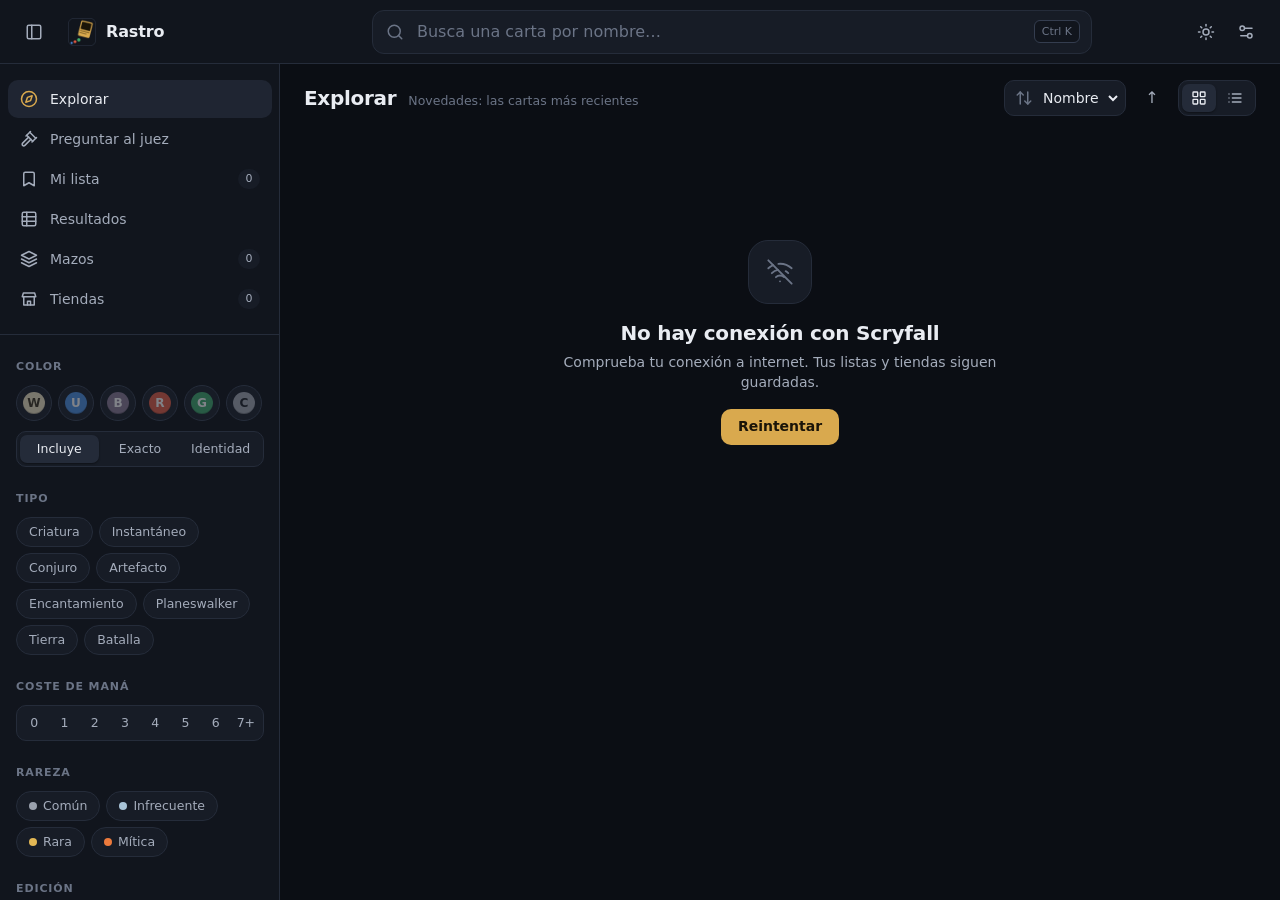
==== commit 5d8a270f: "IA: opción general y Preguntar al juez siempre visible La opción pasa a ser Funciones con IA (mazos " ====
--- a/src/ui/index.html
+++ b/src/ui/index.html
@@ -22,6 +22,7 @@
     <symbol id="i-sun" viewBox="0 0 24 24"><circle cx="12" cy="12" r="4"/><path d="M12 2v2"/><path d="M12 20v2"/><path d="m4.93 4.93 1.41 1.41"/><path d="m17.66 17.66 1.41 1.41"/><path d="M2 12h2"/><path d="M20 12h2"/><path d="m6.34 17.66-1.41 1.41"/><path d="m19.07 4.93-1.41 1.41"/></symbol>
     <symbol id="i-moon" viewBox="0 0 24 24"><path d="M12 3a6 6 0 0 0 9 9 9 9 0 1 1-9-9Z"/></symbol>
     <symbol id="i-panel" viewBox="0 0 24 24"><rect width="18" height="18" x="3" y="3" rx="2"/><path d="M9 3v18"/></symbol>
+    <symbol id="i-gavel" viewBox="0 0 24 24"><path d="m14.5 12.5-8 8a2.12 2.12 0 1 1-3-3l8-8"/><path d="m16 16 6-6"/><path d="m8 8 6-6"/><path d="m9 7 8 8"/><path d="m21 11-8-8"/></symbol>
     <symbol id="i-compass" viewBox="0 0 24 24"><circle cx="12" cy="12" r="10"/><path d="m16.24 7.76-2.12 6.36-6.36 2.12 2.12-6.36 6.36-2.12z"/></symbol>
     <symbol id="i-bookmark" viewBox="0 0 24 24"><path d="m19 21-7-4-7 4V5a2 2 0 0 1 2-2h10a2 2 0 0 1 2 2v16z"/></symbol>
     <symbol id="i-store" viewBox="0 0 24 24"><path d="M3 9h18l-1.5-5h-15z"/><path d="M5 9v11h14V9"/><path d="M10 20v-5h4v5"/></symbol>
@@ -69,6 +70,7 @@
   <aside class="sidebar" id="sidebar">
     <nav class="nav">
       <button class="nav-item active" data-view="explore"><svg class="ic"><use href="#i-compass"/></svg>Explorar</button>
+      <button class="nav-item" data-view="judge" id="navJudge"><svg class="ic"><use href="#i-gavel"/></svg>Preguntar al juez</button>
       <button class="nav-item" data-view="list"><svg class="ic"><use href="#i-bookmark"/></svg>Mi lista<span class="count" id="countList">0</span></button>
       <button class="nav-item" data-view="results"><svg class="ic"><use href="#i-table"/></svg>Resultados</button>
       <button class="nav-item" data-view="decks"><svg class="ic"><use href="#i-layers"/></svg>Mazos<span class="count" id="countDecks">0</span></button>
@@ -306,6 +308,29 @@
     <div class="art-grid" id="artGrid"></div>
   </form>
 </dialog>
+<dialog class="modal ia-dlg" id="iaDlg">
+  <form method="dialog" class="modal-body" id="iaForm">
+    <header class="modal-head">
+      <h2 id="iaTitle">Asistente IA</h2>
+      <button class="icon-btn" value="cancel" formnovalidate title="Cerrar"><svg class="ic"><use href="#i-x"/></svg></button>
+    </header>
+    <p class="modal-note" id="iaNote"></p>
+    <p class="ia-aviso" id="iaAviso"></p>
+    <div class="deck-dlg-row" id="iaCampos">
+      <label class="deck-dlg-field" id="iaFormatoL">Formato<select class="field" id="iaFormato"></select></label>
+      <label class="deck-dlg-field" id="iaObjetivoL">Bracket objetivo<select class="field" id="iaObjetivo">
+        <option value="1">1 · Exhibición</option><option value="2">2 · Básico</option><option value="3">3 · Mejorado</option><option value="4">4 · Optimizado</option><option value="5">5 · cEDH</option>
+      </select></label>
+    </div>
+    <textarea class="field area" id="iaTexto" rows="3" maxlength="1000" spellcheck="false"></textarea>
+    <div class="ia-out" id="iaOut"></div>
+    <div class="paste-status" id="iaStatus" aria-live="polite"></div>
+    <footer class="modal-foot">
+      <button type="button" class="btn ghost" id="iaCancel" hidden>Cancelar</button>
+      <button type="button" class="btn primary" id="iaGo">Pedir a la IA</button>
+    </footer>
+  </form>
+</dialog>
 <dialog class="modal" id="optDlg">
   <form method="dialog" class="modal-body" id="optForm">
     <header class="modal-head">
@@ -334,6 +359,13 @@
         <button type="button" class="btn sm" id="optClear"><svg class="ic"><use href="#i-trash"/></svg>Vaciar</button></div>
     </section>
     <section class="opt-group">
+      <h3>Inteligencia artificial</h3>
+      <label class="opt"><span>Funciones con IA<small>Asistente de mazos (crear, optimizar, roast, base de maná, bracket…) y Preguntar al juez. Usa Claude Code (el comando <code>claude</code>) instalado en este equipo, con tu cuenta de Claude.</small></span>
+        <input type="checkbox" class="opt-check" id="optIa"></label>
+      <div class="opt"><span>Probar conexión<small id="optIaEstado">Comprueba que el comando claude está instalado, con sesión iniciada, y responde.</small></span>
+        <button type="button" class="btn sm" id="optIaTest">Probar</button></div>
+    </section>
+    <section class="opt-group">
       <h3>Extensión</h3>
       <div class="opt"><span>Primeros pasos<small>Vuelve a descargar, instalar o probar la extensión (por ejemplo, tras actualizar Rastro).</small></span>
         <button type="button" class="btn sm" id="optSetup">Abrir</button></div>
@@ -348,5 +380,6 @@
 
 <script src="app.js"></script>
 <script src="mazos.js"></script>
+<script src="juez.js"></script>
 </body>
 </html>
--- a/src/ui/app.css
+++ b/src/ui/app.css
@@ -824,3 +824,52 @@
 .card .name { display: flex; align-items: center; }
 .card .name .nm { min-width: 0; overflow: hidden; text-overflow: ellipsis; }
 .card .name .qty, .card .name .foil-btn, .card .name .foil-tag { flex: none; }
+
+/* Asistente IA */
+.ia-tasks { display: flex; flex-wrap: wrap; gap: 6px; }
+.ia-out { display: grid; gap: 6px; max-height: 50vh; overflow: auto; font-size: var(--fs-sm); }
+.ia-out:empty { display: none; }
+.ia-out p { margin: 0 0 6px; }
+.ia-name { margin: 0; }
+.ia-points { margin: 0; padding-left: 18px; display: grid; gap: 4px; }
+.ia-points.good li::marker { color: var(--ok); }
+.ia-points.bad li::marker { color: var(--bad); }
+.ia-change { align-items: flex-start; padding: 6px 8px; border-radius: 8px; background: var(--surface-2); }
+.ia-change span { display: grid; gap: 2px; }
+.ia-change small { color: var(--text-3); }
+.opt .good, .ia-out p.good { color: var(--ok); }
+.opt .bad, .ia-out p.bad { color: var(--bad); }
+.ia-aviso { display: flex; gap: 8px; align-items: flex-start; margin: 0; padding: 8px 10px; border-radius: 8px; background: var(--surface-2); color: var(--text-2); font-size: var(--fs-xs); }
+.ia-aviso .ic { width: 15px; height: 15px; color: var(--warn); margin-top: 1px; }
+
+/* Preguntar al juez */
+.results.juez { display: block; }
+.juez-wrap { max-width: 860px; margin: 0 auto; display: grid; gap: var(--s-3); }
+.ia-aviso.bad { color: var(--bad); }
+.juez-chat { display: grid; gap: var(--s-3); }
+.juez-intro { color: var(--text-2); font-size: var(--fs-sm); }
+.juez-intro p { margin: 0 0 var(--s-3); }
+.juez-ejemplos { display: flex; flex-wrap: wrap; gap: 6px; }
+.juez-ejemplos .btn { white-space: normal; text-align: left; height: auto; padding-block: 6px; }
+.juez-msg { padding: 12px 14px; border-radius: var(--r-lg); font-size: var(--fs-sm); line-height: 1.55; }
+.juez-msg p { margin: 0 0 8px; }
+.juez-msg p:last-child { margin-bottom: 0; }
+.juez-msg.usuario { justify-self: end; max-width: 80%; background: var(--surface-3); }
+.juez-msg.juez { background: var(--surface-1); border: 1px solid var(--border); }
+.juez-msg.fuera { color: var(--text-2); }
+.juez-msg .bad { color: var(--bad); }
+.juez-msg .muted { color: var(--text-3); }
+.juez-cita { display: inline; padding: 0 5px; border: 1px solid var(--border); border-radius: 5px; background: var(--surface-2); color: var(--accent); font: inherit; font-size: var(--fs-xs); cursor: pointer; }
+.juez-cita:hover { border-color: var(--accent); }
+.juez-cita.bad { color: var(--bad); }
+.juez-nota { color: var(--text-2); font-size: var(--fs-xs); }
+.juez-citas { display: grid; gap: 4px; margin-top: 10px; }
+.juez-citas details { border-radius: 8px; background: var(--surface-2); padding: 4px 10px; font-size: var(--fs-xs); }
+.juez-citas summary { cursor: pointer; color: var(--accent); }
+.juez-citas details p { margin: 6px 0 4px; color: var(--text-2); }
+.juez-pie { margin-top: 10px !important; color: var(--text-3); font-size: var(--fs-xs); }
+.juez-conf.alta { color: var(--ok); }
+.juez-conf.media { color: var(--warn); }
+.juez-conf.baja { color: var(--bad); }
+.juez-form { position: sticky; bottom: 0; display: grid; gap: 6px; padding: var(--s-2) 0; background: var(--bg); }
+.juez-acciones { display: flex; justify-content: space-between; gap: var(--s-2); }
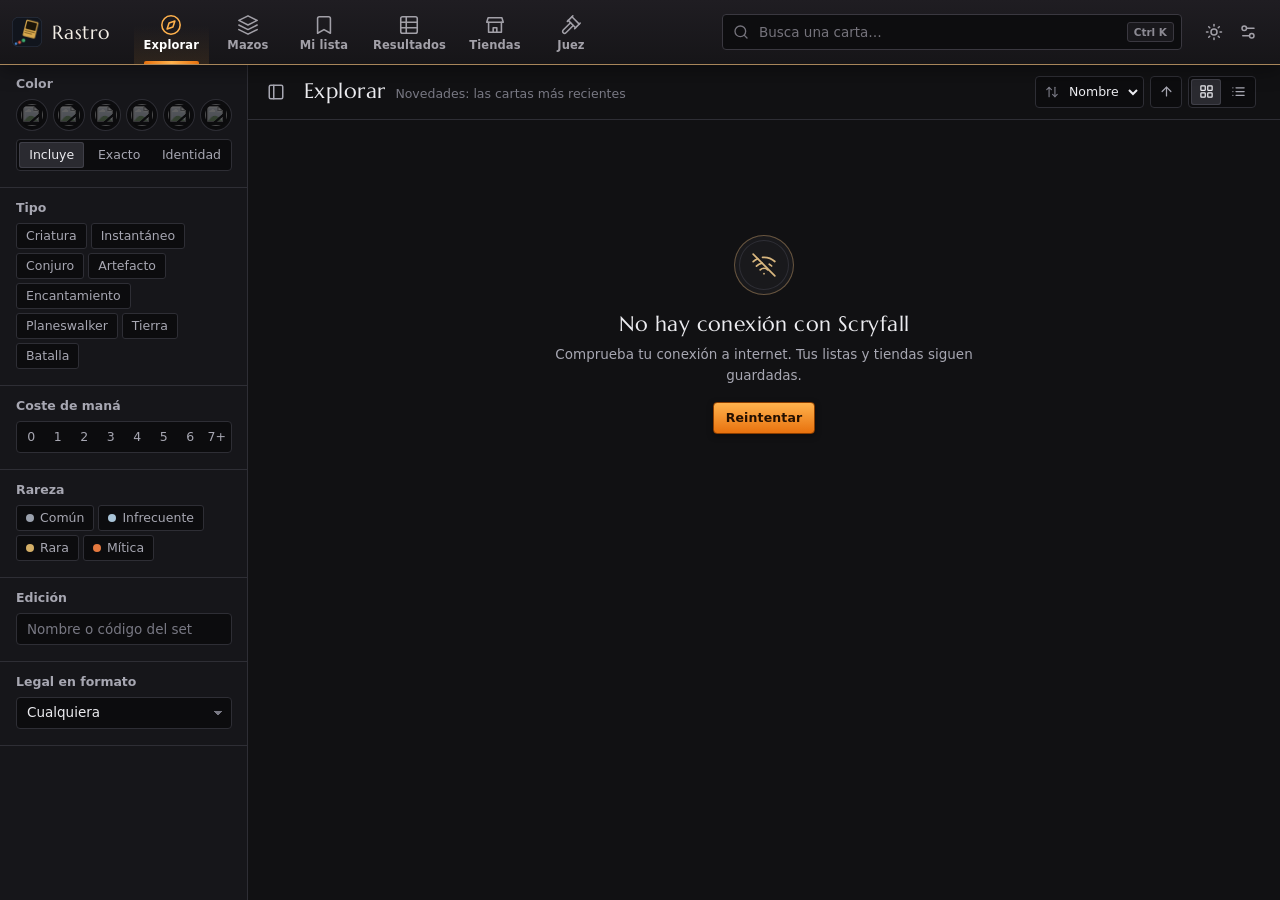
==== commit 7b485400: "Rediseño de la interfaz: estilo de mesa de juego, fuentes propias y documentos de diseño" ====
--- a/src/ui/index.html
+++ b/src/ui/index.html
@@ -40,20 +40,39 @@
     <symbol id="i-settings" viewBox="0 0 24 24"><path d="M20 7h-9"/><path d="M14 17H5"/><circle cx="17" cy="17" r="3"/><circle cx="7" cy="7" r="3"/></symbol>
     <symbol id="i-layers" viewBox="0 0 24 24"><path d="m12 2 10 5-10 5L2 7z"/><path d="m2 17 10 5 10-5"/><path d="m2 12 10 5 10-5"/></symbol>
     <symbol id="i-radar" viewBox="0 0 24 24"><path d="M19.07 4.93A10 10 0 0 0 6.99 3.34"/><path d="M4 6h.01"/><path d="M2.29 9.62A10 10 0 1 0 21.31 8.35"/><path d="M16.24 7.76A6 6 0 1 0 8.23 16.67"/><path d="M12 18h.01"/><path d="M17.99 11.66A6 6 0 0 1 15.77 16.67"/><circle cx="12" cy="12" r="2"/><path d="m13.41 10.59 5.66-5.66"/></symbol>
+    <symbol id="i-sparkles" viewBox="0 0 24 24"><path d="M9.94 15.5A2 2 0 0 0 8.5 14.06l-6.13-1.58a.5.5 0 0 1 0-.96L8.5 9.94A2 2 0 0 0 9.94 8.5l1.58-6.14a.5.5 0 0 1 .96 0L14.06 8.5A2 2 0 0 0 15.5 9.94l6.14 1.58a.5.5 0 0 1 0 .96L15.5 14.06a2 2 0 0 0-1.44 1.44l-1.58 6.14a.5.5 0 0 1-.96 0z"/><path d="M20 3v4"/><path d="M22 5h-4"/></symbol>
+    <symbol id="i-chevron-left" viewBox="0 0 24 24"><path d="m15 18-6-6 6-6"/></symbol>
+    <symbol id="i-arrow-up" viewBox="0 0 24 24"><path d="m5 12 7-7 7 7"/><path d="M12 19V5"/></symbol>
+    <symbol id="i-arrow-down" viewBox="0 0 24 24"><path d="M12 5v14"/><path d="m19 12-7 7-7-7"/></symbol>
   </defs>
 </svg>
 
+<!--
+THESIS: Rastro is a card table, not a dashboard: Moxfield's dense deck-and-list structure inside an Arena-style game client. Refuses the generic left-sidebar SaaS shell with rounded stat cards.
+OWN-WORLD: charcoal play-mat surfaces, square 3-4px corners, hairline rules; bronze bevel lines frame headers and tabs; Moxfield-violet for selection and links; one Arena-orange plate for the primary action; real card art as banners and backdrops.
+STORY: the player browses or builds, sees owned vs missing at a glance, and buys what is missing from trusted sellers.
+FIRST VIEWPORT: Arena-style top bar (logo, icon-over-label tabs, search); Moxfield filter rail left; card grid as hero. Deck editor opens on a full-width art banner with the editable name, then type columns.
+FORM: pinned by user (Moxfield structure + Arena atmosphere); seed 38de60fc. Raise from japanese-high-density-web: hairline module grid, no whitespace inflation.
+FINISH: unreviewed and undocumented is unfinished; this build ends with the finish review, the verdict, DESIGN.md, and every shipping raster carrying its provenance
+-->
 <header class="topbar">
-  <button class="icon-btn" id="btnSidebar" title="Mostrar/ocultar filtros"><svg class="ic"><use href="#i-panel"/></svg></button>
   <div class="brand">
     <img class="brand-mark" src="logo.png" alt="" aria-hidden="true">
     <span class="brand-name">Rastro</span>
   </div>
+  <nav class="nav" aria-label="Secciones">
+    <button class="nav-item active" data-view="explore" title="Explorar"><svg class="ic"><use href="#i-compass"/></svg><span class="nav-text">Explorar</span></button>
+    <button class="nav-item" data-view="decks" title="Mazos"><svg class="ic"><use href="#i-layers"/></svg><span class="nav-text">Mazos</span><span class="count" id="countDecks">0</span></button>
+    <button class="nav-item" data-view="list" title="Mi lista"><svg class="ic"><use href="#i-bookmark"/></svg><span class="nav-text">Mi lista</span><span class="count" id="countList">0</span></button>
+    <button class="nav-item" data-view="results" title="Resultados"><svg class="ic"><use href="#i-table"/></svg><span class="nav-text">Resultados</span></button>
+    <button class="nav-item" data-view="shops" title="Tiendas"><svg class="ic"><use href="#i-store"/></svg><span class="nav-text">Tiendas</span><span class="count" id="countShops">0</span></button>
+    <button class="nav-item ia" data-view="judge" id="navJudge" title="Preguntar al juez"><svg class="ic"><use href="#i-gavel"/></svg><span class="nav-text">Juez</span></button>
+  </nav>
 
   <div class="search" id="search">
     <svg class="ic search-ic"><use href="#i-search"/></svg>
     <input id="q" type="text" autocomplete="off" spellcheck="false"
-           placeholder="Busca una carta por nombre…" aria-label="Buscar carta" role="combobox"
+           placeholder="Busca una carta…" aria-label="Buscar carta" role="combobox"
            aria-expanded="false" aria-controls="suggest">
     <button class="icon-btn sm" id="qClear" title="Borrar" hidden><svg class="ic"><use href="#i-x"/></svg></button>
     <kbd class="kbd">Ctrl K</kbd>
@@ -61,32 +80,24 @@
   </div>
 
   <div class="top-actions">
-    <button class="icon-btn" id="btnTheme" title="Cambiar tema"><svg class="ic"><use href="#i-sun"/></svg></button>
-    <button class="icon-btn" id="btnOptions" title="Opciones"><svg class="ic"><use href="#i-settings"/></svg></button>
+    <button class="icon-btn" id="btnTheme" title="Cambiar tema" aria-label="Cambiar tema"><svg class="ic"><use href="#i-sun"/></svg></button>
+    <button class="icon-btn" id="btnOptions" title="Opciones" aria-label="Opciones"><svg class="ic"><use href="#i-settings"/></svg></button>
   </div>
 </header>
 
 <div class="layout" id="layout">
-  <aside class="sidebar" id="sidebar">
-    <nav class="nav">
-      <button class="nav-item active" data-view="explore"><svg class="ic"><use href="#i-compass"/></svg>Explorar</button>
-      <button class="nav-item" data-view="judge" id="navJudge"><svg class="ic"><use href="#i-gavel"/></svg>Preguntar al juez</button>
-      <button class="nav-item" data-view="list"><svg class="ic"><use href="#i-bookmark"/></svg>Mi lista<span class="count" id="countList">0</span></button>
-      <button class="nav-item" data-view="results"><svg class="ic"><use href="#i-table"/></svg>Resultados</button>
-      <button class="nav-item" data-view="decks"><svg class="ic"><use href="#i-layers"/></svg>Mazos<span class="count" id="countDecks">0</span></button>
-      <button class="nav-item" data-view="shops"><svg class="ic"><use href="#i-store"/></svg>Tiendas<span class="count" id="countShops">0</span></button>
-    </nav>
+  <aside class="sidebar" id="sidebar" aria-label="Filtros">
 
     <div class="filters" id="filters">
       <section class="f-group">
         <h3>Color</h3>
         <div class="mana-toggles" id="fColor">
-          <button class="mana-btn" data-v="w" title="Blanco"><span class="pip pip-w">W</span></button>
-          <button class="mana-btn" data-v="u" title="Azul"><span class="pip pip-u">U</span></button>
-          <button class="mana-btn" data-v="b" title="Negro"><span class="pip pip-b">B</span></button>
-          <button class="mana-btn" data-v="r" title="Rojo"><span class="pip pip-r">R</span></button>
-          <button class="mana-btn" data-v="g" title="Verde"><span class="pip pip-g">G</span></button>
-          <button class="mana-btn" data-v="c" title="Incoloro"><span class="pip pip-c">C</span></button>
+          <button class="mana-btn" data-v="w" title="Blanco"><img class="pip" src="https://svgs.scryfall.io/card-symbols/W.svg" alt="" onerror="this.outerHTML=pipTexto('W')"></button>
+          <button class="mana-btn" data-v="u" title="Azul"><img class="pip" src="https://svgs.scryfall.io/card-symbols/U.svg" alt="" onerror="this.outerHTML=pipTexto('U')"></button>
+          <button class="mana-btn" data-v="b" title="Negro"><img class="pip" src="https://svgs.scryfall.io/card-symbols/B.svg" alt="" onerror="this.outerHTML=pipTexto('B')"></button>
+          <button class="mana-btn" data-v="r" title="Rojo"><img class="pip" src="https://svgs.scryfall.io/card-symbols/R.svg" alt="" onerror="this.outerHTML=pipTexto('R')"></button>
+          <button class="mana-btn" data-v="g" title="Verde"><img class="pip" src="https://svgs.scryfall.io/card-symbols/G.svg" alt="" onerror="this.outerHTML=pipTexto('G')"></button>
+          <button class="mana-btn" data-v="c" title="Incoloro"><img class="pip" src="https://svgs.scryfall.io/card-symbols/C.svg" alt="" onerror="this.outerHTML=pipTexto('C')"></button>
         </div>
         <div class="seg" id="fColorMode">
           <button data-v="incl" class="on" title="Tiene al menos estos colores">Incluye</button>
@@ -186,10 +197,12 @@
 
   <main class="content" id="content">
     <div class="toolbar">
+      <button class="icon-btn" id="btnSidebar" title="Mostrar u ocultar los filtros" aria-label="Mostrar u ocultar los filtros"><svg class="ic"><use href="#i-panel"/></svg></button>
       <div class="toolbar-left">
         <h1 class="view-title" id="viewTitle">Explorar</h1>
         <span class="result-count" id="resultCount"></span>
       </div>
+      <div class="view-actions" id="viewActions"></div>
       <div class="toolbar-right">
         <label class="sort">
           <svg class="ic"><use href="#i-sort"/></svg>
@@ -200,7 +213,7 @@
             <option value="released">Fecha</option>
           </select>
         </label>
-        <button class="icon-btn" id="sortDir" title="Invertir orden">↑</button>
+        <button class="icon-btn" id="sortDir" title="Invertir orden" aria-label="Invertir orden"><svg class="ic"><use href="#i-arrow-up"/></svg></button>
         <div class="seg view-toggle">
           <button data-v="grid" class="on" title="Rejilla"><svg class="ic"><use href="#i-grid"/></svg></button>
           <button data-v="rows" title="Lista compacta"><svg class="ic"><use href="#i-list"/></svg></button>
@@ -234,6 +247,7 @@
 
 <div class="scrim" id="scrim"></div>
 <div class="foto-preview skel" id="fotoPreview" hidden aria-hidden="true"></div>
+<div class="card-preview" id="cardPreview" hidden aria-hidden="true"></div>
 
 <dialog class="modal" id="pasteDlg">
   <form method="dialog" class="modal-body" id="pasteForm">
@@ -326,11 +340,13 @@
     <div class="ia-out" id="iaOut"></div>
     <div class="paste-status" id="iaStatus" aria-live="polite"></div>
     <footer class="modal-foot">
+      <span id="iaEsfuerzo"></span>
       <button type="button" class="btn ghost" id="iaCancel" hidden>Cancelar</button>
       <button type="button" class="btn primary" id="iaGo">Pedir a la IA</button>
     </footer>
   </form>
 </dialog>
+<dialog class="pt" id="ptDlg" aria-label="Probar el mazo"></dialog>
 <dialog class="modal" id="optDlg">
   <form method="dialog" class="modal-body" id="optForm">
     <header class="modal-head">
@@ -364,6 +380,8 @@
         <input type="checkbox" class="opt-check" id="optIa"></label>
       <div class="opt"><span>Probar conexión<small id="optIaEstado">Comprueba que el comando claude está instalado, con sesión iniciada, y responde.</small></span>
         <button type="button" class="btn sm" id="optIaTest">Probar</button></div>
+      <div class="opt"><span>Esfuerzo de la IA<small>Para el asistente de mazos y el juez. Más esfuerzo da mejores respuestas, pero tarda más y gasta más cuota. También se puede cambiar en cada ventana.</small></span>
+        <span id="optEsfuerzo"></span></div>
     </section>
     <section class="opt-group">
       <h3>Extensión</h3>
@@ -381,5 +399,6 @@
 <script src="app.js"></script>
 <script src="mazos.js"></script>
 <script src="juez.js"></script>
+<script src="playtest.js"></script>
 </body>
 </html>
--- a/src/ui/theme.css
+++ b/src/ui/theme.css
@@ -1,112 +1,171 @@
-/* Rastro: tokens de diseño. Cambia aquí colores, fuentes, radios y espaciados. */
+/* Marcellus (SIL OFL 1.1, fonts/OFL.txt): letra de títulos, con remates abiertos de inscripción. Solo tiene peso 400 */
+@font-face { font-family: "Marcellus"; font-style: normal; font-weight: 400; font-display: swap; src: url("fonts/marcellus-latin-400.woff2") format("woff2");
+  unicode-range: U+0000-00FF, U+0131, U+0152-0153, U+02BB-02BC, U+02C6, U+02DA, U+02DC, U+2000-206F, U+20AC, U+2122, U+2191, U+2193, U+2212, U+2215, U+FEFF, U+FFFD; }
+@font-face { font-family: "Marcellus"; font-style: normal; font-weight: 400; font-display: swap; src: url("fonts/marcellus-latin-ext-400.woff2") format("woff2");
+  unicode-range: U+0100-02AF, U+0304, U+0308, U+0329, U+1E00-1E9F, U+1EF2-1EFF, U+2020, U+20A0-20AB, U+20AD-20C0, U+2113, U+2C60-2C7F, U+A720-A7FF; }
+
+/* Rastro: tokens de diseño. Mundo: mesa de juego (Moxfield en estructura, cliente de Arena en ambiente).
+   app.css solo usa estas variables: no repartas valores sueltos por los componentes. */
 
 :root {
-  /* Tipografía */
-  --font: "Inter", "Segoe UI Variable Text", "Segoe UI", system-ui, sans-serif;
-  --font-display: "Inter Display", "Segoe UI Variable Display", "Segoe UI", system-ui, sans-serif;
-  --fs-xs: 11px;
+  /* Tipografía: Segoe UI Variable, la fuente de trabajo de Windows 11 */
+  --font: "Segoe UI Variable Text", "Segoe UI", system-ui, sans-serif;
+  --font-title: "Marcellus", "Segoe UI Variable Display", serif;   /* nombres de mazo, vistas y paneles */
+  --font-display: "Segoe UI Variable Display", "Segoe UI", system-ui, sans-serif;
+  --font-mono: "Cascadia Mono", Consolas, ui-monospace, monospace;
+  --fs-xs: 11.5px;
   --fs-sm: 12.5px;
-  --fs-md: 14px;
-  --fs-lg: 16px;
-  --fs-xl: 20px;
-  --fs-2xl: 28px;
+  --fs-md: 13.5px;
+  --fs-lg: 15px;
+  --fs-xl: 19px;
+  --fs-2xl: 30px;
 
-  /* Espaciado (sistema de 8 px, con medio paso de 4) */
+  /* Espaciado: base de 4 */
   --s-1: 4px;
   --s-2: 8px;
-  --s-3: 16px;
-  --s-4: 24px;
-  --s-5: 32px;
-  --s-6: 48px;
+  --s-3: 12px;
+  --s-4: 16px;
+  --s-5: 24px;
+  --s-6: 40px;
 
-  /* Radios */
-  --r-sm: 6px;
-  --r-md: 10px;
-  --r-lg: 12px;
+  /* Esquinas casi rectas, como una mesa de herramientas; las cartas llevan la suya */
+  --r-xs: 2px;
+  --r-sm: 3px;
+  --r-md: 4px;
+  --r-lg: 6px;
+  --r-xl: 8px;
+  --r-card: 4.75% / 3.5%;
   --r-pill: 999px;
 
-  /* Medidas de layout */
+  /* Medidas */
   --topbar-h: 64px;
-  --sidebar-w: 280px;
-  --detail-w: 420px;
-  --card-min: 180px;
+  --sidebar-w: 248px;
+  --detail-w: 400px;
+  --card-min: 168px;
+  --control-h: 32px;
+  --deck-col: 330px;
+
+  /* Capas */
+  --z-header: 20;
+  --z-overlay: 30;
+  --z-popover: 60;
+  --z-toast: 100;
 
   /* Movimiento */
   --ease: cubic-bezier(.2, .8, .2, 1);
-  --t-fast: 120ms;
-  --t-med: 220ms;
+  --ease-out: cubic-bezier(.16, 1, .3, 1);
+  --t-fast: 110ms;
+  --t-med: 180ms;
+  --t-slow: 240ms;
 
-  /* Colores de maná: solo para pips, chips de filtro y detalles */
-  --mana-w: #f1e6c4;
+  /* Maná: pips, identidad de color, filtros y gráficos */
+  --mana-w: #f8f1d4;
   --mana-w-ink: #3b3320;
-  --mana-u: #4b8fe2;
-  --mana-b: #8a7a96;
-  --mana-r: #e45b43;
-  --mana-g: #3ea96c;
-  --mana-c: #a3a8b3;
+  --mana-u: #4b9cd3;
+  --mana-b: #8a7694;
+  --mana-r: #d95b50;
+  --mana-g: #65a875;
+  --mana-c: #a7adb8;
 
   /* Rarezas */
   --rar-common: #9aa1ad;
   --rar-uncommon: #a9c4d8;
-  --rar-rare: #e2b754;
-  --rar-mythic: #ec7a3c;
+  --rar-rare: #d4af67;
+  --rar-mythic: #e5793f;
 
-  /* Estado de legalidad */
-  --ok: #3ea96c;
-  --warn: #e2b754;
-  --bad: #e45b43;
+  /* Estados */
+  --ok: #5fb878;
+  --warn: #e0a640;
+  --bad: #e2574c;
+
+  /* La placa de acción de Arena: naranja, sin relieve falso. Una por pantalla */
+  --cta-top: #ffb24d;
+  --cta-bottom: #e8720e;
+  --cta-edge: #8a3d00;
+  --cta-ink: #241000;
+
+  /* Brillo foil */
+  --foil-grad: linear-gradient(90deg, #ffd2f0, #fff1b8, #c8ffe9, #c6e4ff, #e7d0ff);
+  --foil-ink: #1a1408;
 }
 
-/* Tema oscuro (por defecto) */
+/* Oscuro: tapete de carbón, bronce en los marcos, violeta para seleccionar */
 :root,
 :root[data-theme="dark"] {
   color-scheme: dark;
-  --bg: #0b0e14;
-  --surface-1: #11151d;
-  --surface-2: #171c26;
-  --surface-3: #1f2532;
-  --surface-hover: #242b39;
-  --border: #252c3a;
-  --border-strong: #343d4f;
-  --text: #e9ecf2;
-  --text-2: #a4acbb;
-  --text-3: #6b7486;
-  --accent: #d9a94e;          /* oro de coleccionista */
-  --accent-ink: #1a1408;
-  --accent-soft: rgba(217, 169, 78, .14);
-  --focus: rgba(217, 169, 78, .45);
-  --shadow-sm: 0 1px 2px rgba(0, 0, 0, .4);
-  --shadow-md: 0 6px 18px rgba(0, 0, 0, .35), 0 1px 3px rgba(0, 0, 0, .4);
-  --shadow-lg: 0 18px 48px rgba(0, 0, 0, .55), 0 2px 6px rgba(0, 0, 0, .4);
-  --skeleton-a: #161b24;
-  --skeleton-b: #202736;
-  --scrim: rgba(4, 6, 10, .6);
+  --bg: #111113;
+  --surface-1: #19191c;
+  --surface-2: #212125;
+  --surface-3: #2a2a30;
+  --surface-hover: #303037;
+  --inset: #0c0c0e;
+  --border: #2e2e35;
+  --border-strong: #3f3f48;
+  --text: #ececf0;
+  --text-2: #a7a7b2;
+  --text-3: #787883;
+  --accent: #9b6dff;          /* violeta: selección, enlaces, foco */
+  --accent-strong: #b896ff;
+  --accent-ink: #ffffff;
+  --accent-soft: rgba(155, 109, 255, .14);
+  --accent-line: rgba(155, 109, 255, .5);
+  --bronze: #a8865a;          /* filos de marco al estilo del cliente */
+  --bronze-hi: #d9b77f;
+  --bronze-line: rgba(168, 134, 90, .55);
+  --focus: rgba(155, 109, 255, .7);
+  --overlay-ink: rgba(8, 8, 10, .78);
+  --shadow-sm: 0 1px 2px rgba(0, 0, 0, .5);
+  --shadow-md: 0 6px 16px rgba(0, 0, 0, .45);
+  --shadow-lg: 0 18px 44px rgba(0, 0, 0, .65);
+  --shadow-card: 0 2px 5px rgba(0, 0, 0, .55);
+  --shadow-card-hover: 0 14px 28px rgba(0, 0, 0, .7);
+  --skeleton-a: #1a1a1d;
+  --skeleton-b: #25252a;
+  --scrim: rgba(4, 4, 6, .7);
+  --topbar-bg: linear-gradient(180deg, #1f1d22 0%, #161518 100%);
+  --sidebar-bg: #16161a;
+  --table-bg: #16161a;
+  --hero-fade: rgba(17, 17, 19, 1);
 }
 
-/* Tema claro */
+/* Claro */
 :root[data-theme="light"] {
   color-scheme: light;
-  --bg: #f4f5f8;
+  --bg: #ecebe8;
   --surface-1: #ffffff;
-  --surface-2: #f7f8fb;
-  --surface-3: #eceef3;
-  --surface-hover: #e6e9f0;
-  --border: #e1e4eb;
-  --border-strong: #cdd2dc;
-  --text: #141821;
-  --text-2: #4f5869;
-  --text-3: #8a93a3;
-  --accent: #a87516;
+  --surface-2: #f5f4f1;
+  --surface-3: #e8e6e1;
+  --surface-hover: #e1dfd9;
+  --inset: #ffffff;
+  --border: #dcd9d2;
+  --border-strong: #c4c0b6;
+  --text: #18181b;
+  --text-2: #4e4e57;
+  --text-3: #7c7c86;
+  --accent: #6a3fd6;
+  --accent-strong: #5530b8;
   --accent-ink: #ffffff;
-  --accent-soft: rgba(168, 117, 22, .12);
-  --focus: rgba(168, 117, 22, .4);
-  --shadow-sm: 0 1px 2px rgba(16, 24, 40, .06);
-  --shadow-md: 0 6px 18px rgba(16, 24, 40, .08), 0 1px 3px rgba(16, 24, 40, .08);
-  --shadow-lg: 0 18px 48px rgba(16, 24, 40, .16), 0 2px 6px rgba(16, 24, 40, .08);
-  --skeleton-a: #eceef3;
-  --skeleton-b: #f6f7fa;
-  --scrim: rgba(20, 24, 33, .35);
+  --accent-soft: rgba(106, 63, 214, .1);
+  --accent-line: rgba(106, 63, 214, .45);
+  --bronze: #8e6c3e;
+  --bronze-hi: #6f5128;
+  --bronze-line: rgba(142, 108, 62, .5);
+  --focus: rgba(106, 63, 214, .55);
+  --overlay-ink: rgba(16, 16, 20, .72);
+  --shadow-sm: 0 1px 2px rgba(30, 24, 10, .08);
+  --shadow-md: 0 6px 16px rgba(30, 24, 10, .1);
+  --shadow-lg: 0 18px 44px rgba(30, 24, 10, .2);
+  --shadow-card: 0 2px 5px rgba(30, 24, 10, .2);
+  --shadow-card-hover: 0 14px 28px rgba(30, 24, 10, .28);
+  --skeleton-a: #e6e4df;
+  --skeleton-b: #f3f2ef;
+  --scrim: rgba(20, 20, 24, .4);
+  --topbar-bg: linear-gradient(180deg, #2a272c 0%, #1d1b1f 100%);   /* la barra sigue siendo el marco oscuro del cliente */
+  --sidebar-bg: #f7f6f3;
+  --table-bg: #ffffff;
+  --hero-fade: rgba(236, 235, 232, 1);
   --mana-w: #efe2b8;
   --rar-common: #6f7684;
   --rar-uncommon: #6f8ea6;
+  --rar-rare: #a77e2a;
 }
--- a/src/ui/app.css
+++ b/src/ui/app.css
@@ -1,184 +1,208 @@
-/* Componentes y layout. Los valores salen de theme.css. */
-
+/* Componentes y layout. Todos los valores salen de theme.css.
+   Mundo: barra superior de cliente de juego (Arena), raíl de filtros y listas densas (Moxfield). */
+
+/* ---------- Base ---------- */
 * { box-sizing: border-box; }
 html, body { height: 100%; margin: 0; }
 body {
+  font-synthesis: none;   /* Marcellus solo tiene peso 400: sin negrita falsa */
   background: var(--bg);
   color: var(--text);
   font: 400 var(--fs-md)/1.45 var(--font);
   -webkit-font-smoothing: antialiased;
   overflow: hidden;
-  transition: background var(--t-med) var(--ease), color var(--t-med) var(--ease);
-}
-button, input, select { font: inherit; color: inherit; }
+}
+button, input, select, textarea { font: inherit; color: inherit; }
 button { cursor: pointer; background: none; border: 0; padding: 0; }
-:focus-visible { outline: 2px solid var(--focus); outline-offset: 2px; border-radius: var(--r-sm); }
+:focus-visible { outline: 2px solid var(--focus); outline-offset: 1px; border-radius: var(--r-sm); }
 [hidden] { display: none !important; }
+::selection { background: var(--accent); color: var(--accent-ink); }
+input, textarea { caret-color: var(--accent); }
+a { color: var(--accent-strong); text-underline-offset: 3px; }
+.sr-only { position: absolute; width: 1px; height: 1px; overflow: hidden; clip-path: inset(50%); white-space: nowrap; }
 
 .ic { width: 18px; height: 18px; flex: none; fill: none; stroke: currentColor; stroke-width: 2; stroke-linecap: round; stroke-linejoin: round; }
 
-::-webkit-scrollbar { width: 10px; height: 10px; }
-::-webkit-scrollbar-thumb { background: var(--surface-3); border-radius: 10px; border: 2px solid transparent; background-clip: padding-box; }
+::-webkit-scrollbar { width: 11px; height: 11px; }
+::-webkit-scrollbar-track { background: transparent; }
+::-webkit-scrollbar-thumb { background: var(--surface-3); border: 3px solid transparent; border-radius: 6px; background-clip: padding-box; }
 ::-webkit-scrollbar-thumb:hover { background: var(--border-strong); background-clip: padding-box; }
-
-/* ---------- Topbar ---------- */
+::-webkit-scrollbar-corner { background: transparent; }
+
+/* ---------- Barra superior (cliente de juego) ---------- */
 .topbar {
+  position: relative; z-index: var(--z-header);
   height: var(--topbar-h);
-  display: flex; align-items: center; gap: var(--s-3);
-  padding: 0 var(--s-3);
-  border-bottom: 1px solid var(--border);
-  background: var(--surface-1);
-  position: relative; z-index: 20;
-}
-.brand { display: flex; align-items: center; gap: 10px; min-width: calc(var(--sidebar-w) - 72px); }
-.brand-name { font: 650 var(--fs-lg)/1 var(--font-display); letter-spacing: -.01em; }
-.brand-mark { width: 28px; height: 28px; display: block; }
+  display: flex; align-items: stretch; gap: var(--s-4);
+  padding: 0 var(--s-4) 0 var(--s-3);
+  background: var(--topbar-bg);
+  box-shadow: 0 1px 0 var(--bronze), 0 6px 18px rgba(0, 0, 0, .35);
+  color: #ececf0;
+}
+.brand { display: flex; align-items: center; gap: 10px; padding-right: var(--s-2); flex: none; }
+.brand-mark { width: 30px; height: 30px; display: block; }
+.brand-name { font: 400 19px/1 var(--font-title); letter-spacing: .04em; color: #f3eee6; }
+
+.nav { display: flex; align-items: stretch; gap: 2px; flex: none; }
+.nav-item {
+  position: relative; min-width: 74px; padding: 9px 10px 8px;
+  display: flex; flex-direction: column; align-items: center; justify-content: center; gap: 4px;
+  color: #a2a0a8; font: 600 var(--fs-xs)/1 var(--font); letter-spacing: .01em; white-space: nowrap;
+  transition: color var(--t-fast), background var(--t-fast);
+}
+.nav-item .ic { width: 22px; height: 22px; stroke-width: 1.7; }
+.nav-item:hover { color: #f1eee8; background: rgba(255, 255, 255, .04); }
+.nav-item::after { /* el filo encendido de la pestaña activa */
+  content: ""; position: absolute; left: 10px; right: 10px; bottom: 0; height: 3px; border-radius: 2px 2px 0 0;
+  background: linear-gradient(90deg, var(--cta-bottom), var(--cta-top), var(--cta-bottom));
+  transform: scaleX(0); transition: transform var(--t-slow) var(--ease-out);
+}
+.nav-item.active { color: #fff; background: linear-gradient(180deg, transparent 40%, rgba(255, 166, 61, .1)); }
+.nav-item.active .ic { color: var(--cta-top); }
+.nav-item.active::after { transform: none; }
+.nav-item .count {
+  position: absolute; top: 6px; left: calc(50% + 8px);
+  min-width: 17px; height: 17px; padding: 0 5px; border-radius: var(--r-pill);
+  display: grid; place-items: center;
+  background: #3a3740; color: #e6e3ea; font: 700 10px/1 var(--font); font-variant-numeric: tabular-nums;
+  box-shadow: 0 0 0 2px #1b1a1d;
+}
+.nav-item .count[data-zero] { display: none; }
+.nav-item.active .count { background: var(--cta-bottom); color: var(--cta-ink); }
 
 .icon-btn {
-  width: 36px; height: 36px; border-radius: var(--r-md);
-  display: inline-grid; place-items: center; color: var(--text-2);
+  width: var(--control-h); height: var(--control-h); border-radius: var(--r-md);
+  display: inline-grid; place-items: center; flex: none; color: var(--text-2);
   transition: background var(--t-fast), color var(--t-fast);
 }
 .icon-btn:hover { background: var(--surface-hover); color: var(--text); }
-.icon-btn.sm { width: 28px; height: 28px; border-radius: var(--r-sm); }
-
-.search { flex: 1; max-width: 720px; position: relative; display: flex; align-items: center; margin: 0 auto; }
+.icon-btn:active { background: var(--surface-3); }
+.icon-btn:disabled { opacity: .4; cursor: default; background: none; }
+.icon-btn.sm { width: 26px; height: 26px; border-radius: var(--r-sm); }
+.icon-btn.sm .ic { width: 15px; height: 15px; }
+.topbar .icon-btn { align-self: center; color: #a2a0a8; }
+.topbar .icon-btn:hover { background: rgba(255, 255, 255, .07); color: #fff; }
+
+.search { flex: 1; min-width: 180px; max-width: 460px; margin-left: auto; position: relative; display: flex; align-items: center; align-self: center; }
 .search input {
-  width: 100%; height: 44px;
-  padding: 0 96px 0 44px;
-  border-radius: var(--r-lg);
-  background: var(--surface-2);
-  border: 1px solid var(--border);
-  font-size: var(--fs-lg);
-  transition: border-color var(--t-fast), background var(--t-fast), box-shadow var(--t-fast);
-}
-.search input::placeholder { color: var(--text-3); }
-.search input:hover { border-color: var(--border-strong); }
-.search input:focus { outline: none; border-color: var(--accent); background: var(--surface-1); box-shadow: 0 0 0 4px var(--accent-soft); }
-.search-ic { position: absolute; left: 14px; color: var(--text-3); pointer-events: none; }
-#qClear { position: absolute; right: 64px; }
+  width: 100%; height: 36px; padding: 0 84px 0 36px;
+  border-radius: var(--r-md); border: 1px solid #3a3840;
+  background: #0d0d0f; color: #ececf0; font-size: var(--fs-md);
+  transition: border-color var(--t-fast), box-shadow var(--t-fast);
+}
+.search input::placeholder { color: #75737c; }
+.search input:hover { border-color: #4a4752; }
+.search input:focus { outline: none; border-color: var(--accent); box-shadow: 0 0 0 3px var(--accent-soft); }
+.search-ic { position: absolute; left: 11px; width: 16px; height: 16px; color: #75737c; pointer-events: none; }
+#qClear { position: absolute; right: 56px; color: #a2a0a8; }
 .kbd {
-  position: absolute; right: 12px;
-  font: 500 var(--fs-xs)/1 var(--font); color: var(--text-3);
-  padding: 5px 7px; border-radius: var(--r-sm);
-  border: 1px solid var(--border-strong); background: var(--surface-1);
+  position: absolute; right: 8px;
+  font: 600 10.5px/1 var(--font); color: #8c8a93;
+  padding: 4px 6px; border-radius: var(--r-sm); border: 1px solid #3a3840; background: #19181c;
 }
 .suggest {
-  position: absolute; top: calc(100% + 6px); left: 0; right: 0;
-  list-style: none; margin: 0; padding: var(--s-1);
-  background: var(--surface-2); border: 1px solid var(--border-strong);
-  border-radius: var(--r-lg); box-shadow: var(--shadow-lg);
-  animation: pop var(--t-med) var(--ease);
-}
-.suggest li {
-  padding: 9px 12px; border-radius: var(--r-sm); cursor: pointer;
-  display: flex; align-items: center; gap: 10px; color: var(--text-2);
-}
-.suggest li .ic { width: 15px; height: 15px; color: var(--text-3); }
+  position: absolute; top: calc(100% + 4px); left: 0; right: 0; z-index: var(--z-popover);
+  list-style: none; margin: 0; padding: 4px; max-height: 60vh; overflow: auto;
+  background: var(--surface-2); border: 1px solid var(--border-strong); border-radius: var(--r-md);
+  box-shadow: var(--shadow-lg); color: var(--text);
+  animation: drop var(--t-med) var(--ease-out);
+}
+.suggest li { padding: 7px 10px; border-radius: var(--r-sm); cursor: pointer; display: flex; align-items: center; gap: 10px; color: var(--text-2); }
+.suggest li .ic { width: 14px; height: 14px; color: var(--text-3); }
 .suggest li b { color: var(--text); font-weight: 600; }
-.suggest li.on, .suggest li:hover { background: var(--surface-hover); color: var(--text); }
-.top-actions { display: flex; gap: var(--s-1); }
-
-/* ---------- Layout ---------- */
+.suggest li.on, .suggest li:hover { background: var(--accent-soft); color: var(--text); }
+.top-actions { display: flex; align-items: center; gap: 2px; flex: none; }
+
+/* ---------- Layout: raíl de filtros · contenido · detalle ---------- */
 .layout {
   height: calc(100% - var(--topbar-h));
   display: grid;
   grid-template-columns: var(--sidebar-w) minmax(0, 1fr) 0;
-  transition: grid-template-columns var(--t-med) var(--ease);
+  transition: grid-template-columns var(--t-slow) var(--ease-out);
 }
 .sidebar { grid-column: 1; }
 .content { grid-column: 2; }
 .detail { grid-column: 3; }
-body.no-sidebar .layout { grid-template-columns: 0 minmax(0, 1fr) 0; }
+body.no-sidebar .layout,
+body:has(#filters[hidden]):has(#offerFilters[hidden]) .layout { grid-template-columns: 0 minmax(0, 1fr) 0; }
 body.detail-open .layout { grid-template-columns: var(--sidebar-w) minmax(0, 1fr) var(--detail-w); }
-body.no-sidebar.detail-open .layout { grid-template-columns: 0 minmax(0, 1fr) var(--detail-w); }
-
-/* ---------- Sidebar ---------- */
-.sidebar {
-  overflow: hidden auto; min-width: 0;
-  background: var(--surface-1);
-  border-right: 1px solid var(--border);
-}
+body.no-sidebar.detail-open .layout,
+body.detail-open:has(#filters[hidden]):has(#offerFilters[hidden]) .layout { grid-template-columns: 0 minmax(0, 1fr) var(--detail-w); }
+
+/* ---------- Raíl de filtros ---------- */
+.sidebar { overflow: hidden auto; min-width: 0; background: var(--sidebar-bg); border-right: 1px solid var(--border); }
 body.no-sidebar .sidebar { border-right-color: transparent; }
-.nav { padding: var(--s-3) var(--s-2) var(--s-2); display: grid; gap: 2px; width: var(--sidebar-w); }
-.nav-item {
-  display: flex; align-items: center; gap: 12px;
-  height: 38px; padding: 0 12px; border-radius: var(--r-md);
-  color: var(--text-2); font-weight: 500; text-align: left;
-  transition: background var(--t-fast), color var(--t-fast);
-}
-.nav-item:hover { background: var(--surface-hover); color: var(--text); }
-.nav-item.active { background: var(--surface-3); color: var(--text); }
-.nav-item.active .ic { color: var(--accent); }
-.nav-item .count {
-  margin-left: auto; min-width: 22px; padding: 2px 7px; border-radius: var(--r-pill);
-  background: var(--surface-2); color: var(--text-2); font-size: var(--fs-xs); text-align: center;
-  font-variant-numeric: tabular-nums;
-}
-.filters { padding: var(--s-2) var(--s-3) var(--s-5); width: var(--sidebar-w); border-top: 1px solid var(--border); margin-top: var(--s-2); }
-.f-group { padding: var(--s-3) 0 var(--s-2); }
-.f-group h3 {
-  margin: 0 0 10px; font-size: var(--fs-xs); font-weight: 600;
-  text-transform: uppercase; letter-spacing: .08em; color: var(--text-3);
-}
-.mana-toggles { display: flex; gap: 6px; margin-bottom: 10px; }
+.filters { width: var(--sidebar-w); padding: 0 0 var(--s-6); }
+.f-note { margin: 0; padding: var(--s-3) var(--s-4); color: var(--text-3); font-size: var(--fs-sm); line-height: 1.45; border-bottom: 1px solid var(--border); }
+.f-group { padding: var(--s-3) var(--s-4) var(--s-4); border-bottom: 1px solid var(--border); }
+.f-group h3 { margin: 0 0 var(--s-2); font: 600 var(--fs-sm)/1.2 var(--font); color: var(--text-2); }
+
+.mana-toggles { display: flex; gap: 5px; margin-bottom: var(--s-2); }
 .mana-btn {
-  width: 36px; height: 36px; border-radius: 50%;
-  display: grid; place-items: center;
-  background: var(--surface-2); border: 1px solid var(--border);
-  transition: transform var(--t-fast) var(--ease), border-color var(--t-fast), background var(--t-fast);
-}
-.mana-btn .pip { opacity: .45; transition: opacity var(--t-fast); }
-.mana-btn:hover { transform: translateY(-1px); border-color: var(--border-strong); }
-.mana-btn:hover .pip { opacity: .8; }
-.mana-btn.on { border-color: var(--text-2); background: var(--surface-3); }
-.mana-btn.on .pip { opacity: 1; }
-
-.seg { display: flex; background: var(--surface-2); border: 1px solid var(--border); border-radius: var(--r-md); padding: 3px; gap: 2px; }
+  width: 32px; height: 32px; border-radius: 50%; display: grid; place-items: center;
+  background: var(--inset); border: 1px solid var(--border);
+  transition: border-color var(--t-fast), background var(--t-fast);
+}
+.mana-btn .pip { opacity: .35; filter: grayscale(.6); transition: opacity var(--t-fast), filter var(--t-fast); }
+.mana-btn:hover { border-color: var(--border-strong); }
+.mana-btn:hover .pip { opacity: .8; filter: none; }
+.mana-btn.on { border-color: var(--accent); background: var(--accent-soft); }
+.mana-btn.on .pip { opacity: 1; filter: none; }
+
+.seg { display: flex; background: var(--inset); border: 1px solid var(--border); border-radius: var(--r-md); padding: 2px; gap: 2px; }
 .seg button {
-  flex: 1; height: 28px; padding: 0 8px; border-radius: 7px;
+  flex: 1; height: 26px; padding: 0 8px; border-radius: var(--r-sm);
   color: var(--text-2); font-size: var(--fs-sm); font-weight: 500;
   display: inline-grid; place-items: center;
   transition: background var(--t-fast), color var(--t-fast);
 }
-.seg button:hover { color: var(--text); }
-.seg button.on { background: var(--surface-hover); color: var(--text); box-shadow: var(--shadow-sm); }
+.seg button:hover { color: var(--text); background: var(--surface-2); }
+.seg button.on { background: var(--surface-3); color: var(--text); box-shadow: inset 0 0 0 1px var(--border-strong); }
 .seg.cmc button { padding: 0; font-variant-numeric: tabular-nums; }
 
-.chips-select { display: flex; flex-wrap: wrap; gap: 6px; }
+.chips-select { display: flex; flex-wrap: wrap; gap: 4px; }
 .chips-select button {
-  height: 30px; padding: 0 12px; border-radius: var(--r-pill);
-  border: 1px solid var(--border); background: var(--surface-2);
-  color: var(--text-2); font-size: var(--fs-sm); font-weight: 500;
+  height: 26px; padding: 0 9px; border-radius: var(--r-sm);
+  border: 1px solid var(--border); background: var(--inset);
+  color: var(--text-2); font-size: var(--fs-sm);
   display: inline-flex; align-items: center; gap: 6px;
-  transition: all var(--t-fast);
+  transition: border-color var(--t-fast), color var(--t-fast), background var(--t-fast);
 }
 .chips-select button:hover { border-color: var(--border-strong); color: var(--text); }
 .chips-select button.on { border-color: var(--accent); color: var(--text); background: var(--accent-soft); }
-.rdot { width: 8px; height: 8px; border-radius: 50%; display: inline-block; }
+.rdot { width: 8px; height: 8px; border-radius: 50%; display: inline-block; flex: none; }
 .rar-common { background: var(--rar-common); }
 .rar-uncommon { background: var(--rar-uncommon); }
 .rar-rare { background: var(--rar-rare); }
 .rar-mythic { background: var(--rar-mythic); }
 
+/* Campos: hundidos en la mesa */
 .field {
-  width: 100%; height: 38px; padding: 0 12px;
-  background: var(--surface-2); border: 1px solid var(--border); border-radius: var(--r-md);
-  transition: border-color var(--t-fast);
-}
+  width: 100%; height: var(--control-h); padding: 0 10px;
+  background: var(--inset); border: 1px solid var(--border); border-radius: var(--r-md);
+  transition: border-color var(--t-fast), box-shadow var(--t-fast);
+}
+.field::placeholder { color: var(--text-3); }
 .field:hover { border-color: var(--border-strong); }
 .field:focus { outline: none; border-color: var(--accent); box-shadow: 0 0 0 3px var(--accent-soft); }
-select.field { appearance: none; background-image: linear-gradient(45deg, transparent 50%, var(--text-3) 50%), linear-gradient(-45deg, transparent 50%, var(--text-3) 50%); background-position: right 16px top 17px, right 11px top 17px; background-size: 5px 5px; background-repeat: no-repeat; }
+.field:disabled { opacity: .55; cursor: not-allowed; }
+select.field, .deck-zone {
+  appearance: none; cursor: pointer; padding-right: 26px;
+  background-image: linear-gradient(45deg, transparent 50%, var(--text-3) 50%), linear-gradient(-45deg, transparent 50%, var(--text-3) 50%);
+  background-position: right 13px top 50%, right 9px top 50%; background-size: 4px 4px; background-repeat: no-repeat;
+}
+select option { background: var(--surface-2); color: var(--text); }
 
 /* ---------- Pips de coste ---------- */
 .pip {
-  --pip: 18px;
+  --pip: 17px;
   width: var(--pip); height: var(--pip); border-radius: 50%;
   display: inline-grid; place-items: center; flex: none;
-  font: 700 calc(var(--pip) * .55)/1 var(--font); color: #fff;
-  background: var(--mana-c); box-shadow: inset 0 -1px 0 rgba(0,0,0,.25);
+  font: 700 calc(var(--pip) * .56)/1 var(--font); color: #fff;
+  background: var(--mana-c); box-shadow: inset 0 -1px 0 rgba(0, 0, 0, .3), 0 1px 1px rgba(0, 0, 0, .35);
   vertical-align: -3px;
 }
+img.pip { background: none; box-shadow: 0 1px 1px rgba(0, 0, 0, .4); object-fit: contain; }
 .pip-w { background: var(--mana-w); color: var(--mana-w-ink); }
 .pip-u { background: var(--mana-u); }
 .pip-b { background: var(--mana-b); }
@@ -189,623 +213,632 @@
 .mana-btn .pip { --pip: 22px; }
 .cost { display: inline-flex; gap: 2px; align-items: center; }
 
-/* ---------- Content ---------- */
+/* ---------- Contenido ---------- */
 .content { display: flex; flex-direction: column; min-width: 0; min-height: 0; }
 .toolbar {
-  display: flex; align-items: center; justify-content: space-between; gap: var(--s-3);
-  padding: var(--s-3) var(--s-4) var(--s-2);
-}
-.toolbar-left { display: flex; align-items: baseline; gap: 12px; min-width: 0; }
-.view-title { margin: 0; font: 650 var(--fs-xl)/1.2 var(--font-display); letter-spacing: -.015em; }
+  display: flex; align-items: center; gap: var(--s-3); flex: none;
+  min-height: 56px; padding: var(--s-2) var(--s-5) var(--s-2) var(--s-3);
+  border-bottom: 1px solid var(--border);
+}
+body:has(#filters[hidden]):has(#offerFilters[hidden]) #btnSidebar { display: none; }
+.toolbar-left { display: flex; align-items: baseline; gap: 10px; min-width: 0; margin-right: auto; }
+.view-title { margin: 0; font: 400 21px/1.2 var(--font-title); letter-spacing: .02em; white-space: nowrap; overflow: hidden; text-overflow: ellipsis; }
 .result-count { color: var(--text-3); font-size: var(--fs-sm); font-variant-numeric: tabular-nums; white-space: nowrap; }
-.toolbar-right { display: flex; align-items: center; gap: var(--s-2); }
+.view-actions { display: flex; align-items: center; gap: var(--s-2); flex: none; }
+.view-actions:empty { display: none; }
+.toolbar-right { display: flex; align-items: center; gap: 6px; flex: none; }
 .sort {
-  display: flex; align-items: center; gap: 6px; height: 36px; padding: 0 4px 0 10px;
-  background: var(--surface-2); border: 1px solid var(--border); border-radius: var(--r-md); color: var(--text-3);
-}
-.sort select { background: transparent; border: 0; height: 100%; color: var(--text); padding-right: 6px; cursor: pointer; }
+  display: flex; align-items: center; gap: 6px; height: var(--control-h); padding: 0 2px 0 9px;
+  background: var(--inset); border: 1px solid var(--border); border-radius: var(--r-md); color: var(--text-3);
+}
+.sort:hover { border-color: var(--border-strong); }
+.sort:focus-within { border-color: var(--accent); }
+.sort .ic { width: 14px; height: 14px; }
+.sort select { background: transparent; border: 0; height: 100%; color: var(--text); padding-right: 6px; cursor: pointer; font-size: var(--fs-sm); }
 .sort select:focus { outline: none; }
-.sort option { background: var(--surface-2); }
-#sortDir { font-size: var(--fs-lg); }
-.view-toggle button { width: 34px; padding: 0; }
-.view-toggle .ic { width: 16px; height: 16px; }
-
-.active-chips { display: flex; flex-wrap: wrap; gap: 6px; padding: 0 var(--s-4); }
-.active-chips:not(:empty) { padding-bottom: var(--s-2); }
+#sortDir { border: 1px solid var(--border); background: var(--inset); }
+#sortDir .ic { width: 15px; height: 15px; }
+.view-toggle button { width: 30px; padding: 0; }
+.view-toggle .ic { width: 15px; height: 15px; }
+
+.active-chips { display: flex; flex-wrap: wrap; gap: 4px; padding: var(--s-3) var(--s-5) 0; }
+.active-chips:empty { display: none; }
 .chip {
-  display: inline-flex; align-items: center; gap: 6px;
-  height: 28px; padding: 0 6px 0 10px; border-radius: var(--r-pill);
-  background: var(--surface-2); border: 1px solid var(--border);
-  font-size: var(--fs-sm); color: var(--text-2);
-  animation: pop var(--t-med) var(--ease);
+  display: inline-flex; align-items: center; gap: 6px; height: 26px; padding: 0 4px 0 9px;
+  border-radius: var(--r-sm); background: var(--accent-soft); border: 1px solid var(--accent-line);
+  font-size: var(--fs-sm); color: var(--text);
 }
 .chip .pip { --pip: 14px; }
-.chip button { width: 20px; height: 20px; border-radius: 50%; display: grid; place-items: center; color: var(--text-3); }
+.chip button { width: 18px; height: 18px; border-radius: var(--r-xs); display: grid; place-items: center; color: var(--text-2); }
 .chip button:hover { background: var(--surface-hover); color: var(--text); }
 .chip button .ic { width: 12px; height: 12px; }
-.chip.clear { padding: 0 12px; color: var(--text-3); background: transparent; border-style: dashed; cursor: pointer; }
-.chip.clear:hover { color: var(--text); border-color: var(--border-strong); }
-
-.scroller { flex: 1; overflow: auto; padding: var(--s-2) var(--s-4) var(--s-5); scroll-behavior: smooth; }
+.chip.clear { padding: 0 9px; color: var(--text-3); background: transparent; border: 1px dashed var(--border-strong); cursor: pointer; }
+.chip.clear:hover { color: var(--text); }
+
+.scroller { flex: 1; overflow: auto; padding: var(--s-4) var(--s-5) var(--s-6); }
 .sentinel { height: 1px; }
 
-/* Rejilla */
-.results.grid {
-  display: grid; gap: var(--s-3);
-  grid-template-columns: repeat(auto-fill, minmax(var(--card-min), 1fr));
-}
-.card {
-  position: relative; cursor: pointer; border-radius: var(--r-lg);
-  animation: rise var(--t-med) var(--ease) both;
-  animation-delay: calc(min(var(--i, 0), 20) * 18ms);
-}
+/* ---------- Cartas: rejilla ---------- */
+.results.grid { display: grid; gap: var(--s-5) var(--s-4); grid-template-columns: repeat(auto-fill, minmax(var(--card-min), 1fr)); }
+.card { position: relative; cursor: pointer; min-width: 0; animation: deal var(--t-slow) var(--ease-out) both; animation-delay: calc(min(var(--i, 0), 18) * 14ms); }
+.card:focus-visible { outline: none; }
 .card .art {
-  aspect-ratio: 63 / 88; border-radius: var(--r-lg); overflow: hidden; position: relative;
-  background: var(--surface-2);
-  box-shadow: var(--shadow-sm);
-  transition: transform var(--t-med) var(--ease), box-shadow var(--t-med) var(--ease);
-}
-.card img { width: 100%; height: 100%; object-fit: cover; display: block; opacity: 0; transition: opacity var(--t-med); }
+  aspect-ratio: 63 / 88; border-radius: var(--r-card); overflow: hidden; position: relative;
+  background: var(--surface-2); box-shadow: var(--shadow-card);
+  transition: transform var(--t-slow) var(--ease-out), box-shadow var(--t-slow) var(--ease-out);
+}
+.card img { width: 100%; height: 100%; object-fit: cover; display: block; opacity: 0; transition: opacity var(--t-slow); }
 .card img.loaded { opacity: 1; }
-.card:hover .art, .card:focus-visible .art { transform: translateY(-4px) scale(1.015); box-shadow: var(--shadow-lg); }
-.card.selected .art { box-shadow: 0 0 0 2px var(--accent), var(--shadow-md); }
-.card .meta { padding: 10px 2px 0; display: grid; gap: 2px; }
-.card .name { font-weight: 600; white-space: nowrap; overflow: hidden; text-overflow: ellipsis; }
-.card .sub { display: flex; align-items: center; gap: 6px; color: var(--text-3); font-size: var(--fs-sm); }
+.card:hover .art, .card:focus-visible .art { transform: translateY(-4px); box-shadow: var(--shadow-card-hover); }
+.card:focus-visible .art { outline: 2px solid var(--focus); outline-offset: 2px; }
+.card.selected .art { outline: 2px solid var(--accent); outline-offset: 2px; }
+.card .meta { padding: 8px 1px 0; display: grid; gap: 2px; min-width: 0; }
+.card .name { display: flex; align-items: center; font-weight: 600; font-size: var(--fs-md); white-space: nowrap; overflow: hidden; min-width: 0; }
+.card .name .nm { min-width: 0; overflow: hidden; text-overflow: ellipsis; }
+.card .name .qty, .card .name .foil-btn, .card .name .foil-tag { flex: none; }
+.card .sub { display: flex; align-items: center; gap: 6px; color: var(--text-3); font-size: var(--fs-sm); min-width: 0; }
 .card .sub .set { white-space: nowrap; overflow: hidden; text-overflow: ellipsis; min-width: 0; }
-.card, .card .meta, .card .sub, .card .name { min-width: 0; }
-.card .price { margin-left: auto; color: var(--text-2); font-variant-numeric: tabular-nums; white-space: nowrap; }
+.card .price { margin-left: auto; color: var(--text); font-weight: 600; font-variant-numeric: tabular-nums; white-space: nowrap; }
 .add-btn {
-  position: absolute; top: 8px; right: 8px; z-index: 2;
-  width: 32px; height: 32px; border-radius: 50%;
-  display: grid; place-items: center;
-  background: rgba(10, 12, 18, .72); color: #fff; backdrop-filter: blur(6px);
-  opacity: 0; transform: scale(.9);
-  transition: opacity var(--t-fast), transform var(--t-fast) var(--ease), background var(--t-fast);
-}
-.add-btn .ic { width: 16px; height: 16px; }
-.card:hover .add-btn, .add-btn.in { opacity: 1; transform: scale(1); }
-.add-btn:hover { background: rgba(10, 12, 18, .9); }
-.add-btn.in { background: var(--accent); color: var(--accent-ink); }
-
-/* Lista compacta */
-.results.rows { display: grid; gap: 2px; }
+  position: absolute; top: 7px; right: 7px; z-index: 2;
+  width: 28px; height: 28px; border-radius: var(--r-md); display: grid; place-items: center;
+  background: var(--overlay-ink); color: #fff; border: 1px solid rgba(255, 255, 255, .14);
+  opacity: 0; transition: opacity var(--t-fast), background var(--t-fast), color var(--t-fast);
+}
+.add-btn .ic { width: 15px; height: 15px; }
+.card:hover .add-btn, .card:focus-within .add-btn, .add-btn.in { opacity: 1; }
+.add-btn:hover { background: var(--accent); border-color: transparent; }
+.add-btn.in { background: var(--accent); color: var(--accent-ink); border-color: transparent; }
+
+/* ---------- Cartas: lista compacta ---------- */
+.results.rows { display: grid; background: var(--table-bg); border: 1px solid var(--border); border-radius: var(--r-md); overflow: hidden; }
 .results.rows .card {
   display: grid; align-items: center; gap: var(--s-3);
-  grid-template-columns: 44px minmax(160px, 2fr) minmax(70px, auto) minmax(120px, 2fr) minmax(110px, 1.4fr) 70px auto 36px;
-  padding: 6px 10px; border-radius: var(--r-md);
-  transition: background var(--t-fast);
-}
+  grid-template-columns: 46px minmax(160px, 2fr) minmax(70px, auto) minmax(120px, 2fr) minmax(110px, 1.4fr) 72px auto 32px;
+  padding: 4px 10px; min-height: 42px; border-bottom: 1px solid var(--border);
+  animation-name: fade;
+}
+.results.rows .card:last-child { border-bottom: 0; }
+.results.rows .card:nth-child(even of .card) { background: color-mix(in srgb, var(--surface-2) 45%, transparent); }
 .results.rows .card:hover { background: var(--surface-2); }
-.results.rows .card.selected { background: var(--surface-3); }
-.results.rows .art { width: 44px; height: 32px; aspect-ratio: auto; border-radius: var(--r-sm); }
-.results.rows .card:hover .art { transform: none; box-shadow: none; }
-.results.rows .add-btn { position: static; opacity: 1; transform: none; background: transparent; color: var(--text-3); }
+.results.rows .card.selected { background: var(--accent-soft); }
+.results.rows .art { width: 46px; height: 32px; aspect-ratio: auto; border-radius: var(--r-sm); box-shadow: none; }
+.results.rows .card:hover .art, .results.rows .card:focus-visible .art { transform: none; box-shadow: none; }
+.results.rows .card.selected .art { outline: 0; }
+.results.rows .card:focus-visible { outline: 2px solid var(--focus); outline-offset: -2px; }
+.results.rows .add-btn { position: static; opacity: 1; background: transparent; color: var(--text-3); border: 0; width: 26px; height: 26px; }
 .results.rows .add-btn:hover { background: var(--surface-hover); color: var(--text); }
-.results.rows .add-btn.in { background: var(--accent-soft); color: var(--accent); }
+.results.rows .add-btn.in { background: transparent; color: var(--accent); }
 .results.rows .meta { display: contents; }
 .results.rows .name { padding: 0; }
 .results.rows .type, .results.rows .setcol { color: var(--text-2); font-size: var(--fs-sm); white-space: nowrap; overflow: hidden; text-overflow: ellipsis; }
 .results.rows .sub { display: none; }
 .results.grid .row-only { display: none; }
-.results.rows .price-col { text-align: right; color: var(--text-2); font-variant-numeric: tabular-nums; }
+.results.rows .price-col { text-align: right; font-weight: 600; font-variant-numeric: tabular-nums; }
+.results.rows .list-actions { padding: var(--s-2) 10px; border-bottom: 1px solid var(--border); background: var(--surface-1); }
+
+/* Vista previa de la carta al pasar por una fila */
+.card-preview {
+  position: fixed; left: 0; top: 0; z-index: var(--z-popover); width: 244px;
+  aspect-ratio: 63 / 88; border-radius: var(--r-card); overflow: hidden; pointer-events: none;
+  background: var(--surface-2); box-shadow: var(--shadow-lg);
+}
+.card-preview img { width: 100%; height: 100%; display: block; object-fit: cover; }
 
 /* Skeletons */
 .skel { background: linear-gradient(100deg, var(--skeleton-a) 30%, var(--skeleton-b) 50%, var(--skeleton-a) 70%); background-size: 300% 100%; animation: shimmer 1.4s linear infinite; }
 .card.skeleton { cursor: default; animation: none; }
-.card.skeleton .line { height: 12px; border-radius: 6px; margin-top: 10px; }
-.card.skeleton .line.short { width: 55%; margin-top: 8px; }
+.card.skeleton .art { box-shadow: none; }
+.card.skeleton .line { height: 11px; border-radius: var(--r-sm); margin-top: 9px; }
+.card.skeleton .line.short { width: 55%; margin-top: 7px; }
 .results.rows .card.skeleton .line { margin: 0; }
 
-/* Estados vacíos */
+/* ---------- Estados vacíos ---------- */
 .empty {
   grid-column: 1 / -1; display: grid; justify-items: center; text-align: center;
-  padding: 12vh var(--s-4) var(--s-5); color: var(--text-2);
-  animation: rise var(--t-med) var(--ease);
+  padding: 11vh var(--s-5) var(--s-6); color: var(--text-2);
 }
 .empty .badge {
-  width: 64px; height: 64px; border-radius: 20px; display: grid; place-items: center;
-  background: var(--surface-2); border: 1px solid var(--border); color: var(--text-3);
-  margin-bottom: var(--s-3);
-}
-.empty .badge .ic { width: 28px; height: 28px; stroke-width: 1.6; }
-.empty h2 { margin: 0 0 6px; font: 650 var(--fs-xl)/1.3 var(--font-display); color: var(--text); letter-spacing: -.01em; }
-.empty p { margin: 0 0 var(--s-3); max-width: 440px; }
+  width: 60px; height: 60px; border-radius: 50%; display: grid; place-items: center; margin-bottom: var(--s-4);
+  background: var(--surface-1); border: 1px solid var(--bronze-line); color: var(--bronze-hi);
+  box-shadow: inset 0 0 0 4px var(--surface-1), inset 0 0 0 5px var(--border);
+}
+.empty .badge .ic { width: 26px; height: 26px; stroke-width: 1.6; }
+.empty h2 { margin: 0 0 6px; font: 400 21px/1.3 var(--font-title); letter-spacing: .02em; color: var(--text); }
+.empty p { margin: 0 0 var(--s-4); max-width: 440px; line-height: 1.55; }
 .empty .suggestions { display: flex; flex-wrap: wrap; gap: var(--s-2); justify-content: center; }
+
+/* ---------- Botones ---------- */
 .btn {
-  height: 36px; padding: 0 16px; border-radius: var(--r-md);
-  display: inline-flex; align-items: center; gap: 8px; font-weight: 550;
-  background: var(--surface-2); border: 1px solid var(--border);
-  transition: background var(--t-fast), border-color var(--t-fast), transform var(--t-fast);
-}
-.btn:hover { background: var(--surface-hover); border-color: var(--border-strong); }
-.btn:active { transform: translateY(1px); }
-.btn.primary { background: var(--accent); border-color: transparent; color: var(--accent-ink); }
-.btn.primary:hover { filter: brightness(1.08); background: var(--accent); }
-.btn .ic { width: 16px; height: 16px; }
-.btn.block { width: 100%; justify-content: center; height: 42px; }
-
-/* ---------- Detalle ---------- */
-.detail {
-  overflow: hidden auto; min-width: 0;
-  background: var(--surface-1); border-left: 1px solid var(--border);
-}
+  height: var(--control-h); padding: 0 12px; border-radius: var(--r-md);
+  display: inline-flex; align-items: center; justify-content: center; gap: 7px;
+  font-weight: 600; font-size: var(--fs-sm); white-space: nowrap; color: var(--text);
+  background: var(--surface-3); border: 1px solid var(--border-strong);
+  transition: background var(--t-fast), border-color var(--t-fast), color var(--t-fast), filter var(--t-fast);
+}
+.btn:hover { background: var(--surface-hover); border-color: var(--text-3); }
+.btn:active { background: var(--surface-2); }
+/* La placa naranja del cliente: solo para la acción principal de cada pantalla */
+.btn.primary {
+  color: var(--cta-ink); font-weight: 700; letter-spacing: .01em;
+  background: linear-gradient(180deg, var(--cta-top), var(--cta-bottom));
+  border: 1px solid var(--cta-edge);
+  box-shadow: 0 2px 6px rgba(0, 0, 0, .35);
+}
+.btn.primary:hover { filter: brightness(1.08); background: linear-gradient(180deg, var(--cta-top), var(--cta-bottom)); border-color: var(--cta-edge); }
+.btn.primary:active { filter: brightness(.94); }
+.btn.ghost { background: transparent; border-color: transparent; color: var(--text-2); }
+.btn.ghost:hover { background: var(--surface-hover); color: var(--text); }
+.btn.danger { color: var(--bad); }
+.btn.danger:hover { background: color-mix(in srgb, var(--bad) 14%, transparent); }
+.btn .ic { width: 15px; height: 15px; }
+.btn.block { width: 100%; height: 38px; }
+.btn.sm { height: 28px; padding: 0 10px; border-radius: var(--r-sm); }
+.btn:disabled, .btn[aria-busy="true"] { opacity: .45; cursor: not-allowed; filter: grayscale(.4); }
+
+/* ---------- Detalle de carta ---------- */
+.detail { overflow: hidden auto; min-width: 0; background: var(--surface-1); border-left: 1px solid var(--border); }
 body:not(.detail-open) .detail { border-left-color: transparent; }
-.detail-inner { width: var(--detail-w); padding: var(--s-3) var(--s-4) var(--s-5); animation: fade var(--t-med) var(--ease); }
+.detail-inner { width: var(--detail-w); padding: var(--s-3) var(--s-5) var(--s-6); animation: slide-in var(--t-slow) var(--ease-out); }
 .detail-head { display: flex; justify-content: flex-end; gap: var(--s-1); margin-bottom: var(--s-2); }
-.detail-img {
-  position: relative; width: 100%; max-width: 340px; margin: 0 auto var(--s-4);
-  aspect-ratio: 63 / 88; border-radius: 16px; overflow: hidden;
-  box-shadow: var(--shadow-lg);
-}
-.detail-img img { width: 100%; height: 100%; object-fit: cover; display: block; opacity: 0; transition: opacity var(--t-med); }
+.detail-img { position: relative; width: 100%; max-width: 300px; margin: 0 auto var(--s-5); aspect-ratio: 63 / 88; border-radius: var(--r-card); overflow: hidden; box-shadow: var(--shadow-lg); }
+.detail-img img { width: 100%; height: 100%; object-fit: cover; display: block; opacity: 0; transition: opacity var(--t-slow); }
 .detail-img img.loaded { opacity: 1; }
 .d-title { display: flex; align-items: flex-start; gap: var(--s-2); justify-content: space-between; }
-.d-title h2 { margin: 0; font: 650 var(--fs-xl)/1.25 var(--font-display); letter-spacing: -.015em; }
-.d-title .cost .pip { --pip: 20px; }
-.d-type { color: var(--text-2); margin: 6px 0 var(--s-3); }
-.d-text {
-  background: var(--surface-2); border: 1px solid var(--border); border-radius: var(--r-lg);
-  padding: var(--s-3); line-height: 1.6;
-}
+.d-title h2 { margin: 0; font: 400 21px/1.25 var(--font-title); letter-spacing: .01em; }
+.d-title .cost .pip { --pip: 19px; }
+.d-type { color: var(--text-2); margin: 4px 0 var(--s-4); font-size: var(--fs-sm); }
+.d-text { background: var(--inset); border: 1px solid var(--border); border-radius: var(--r-md); padding: var(--s-3) var(--s-4); line-height: 1.6; }
 .d-text p { margin: 0 0 8px; }
 .d-text p:last-child { margin: 0; }
-.d-text .pip { --pip: 16px; }
+.d-text .pip { --pip: 15px; }
 .d-text .flavor { color: var(--text-3); font-style: italic; }
-.d-text .pt { text-align: right; font-weight: 650; font-variant-numeric: tabular-nums; }
+.d-text .pt { text-align: right; font-weight: 700; font-variant-numeric: tabular-nums; }
 .d-face + .d-face { margin-top: var(--s-3); padding-top: var(--s-3); border-top: 1px solid var(--border); }
-.d-section { margin-top: var(--s-4); }
-.d-section h3 { margin: 0 0 10px; font-size: var(--fs-xs); font-weight: 600; text-transform: uppercase; letter-spacing: .08em; color: var(--text-3); }
-.d-facts { display: grid; grid-template-columns: auto 1fr; gap: 8px var(--s-3); font-size: var(--fs-sm); }
+.d-section { margin-top: var(--s-5); }
+.d-section h3, .opt-group h3, .combo-sub, .pt-tit { margin: 0 0 var(--s-2); font: 700 var(--fs-sm)/1.2 var(--font); color: var(--text-2); }
+.d-facts { display: grid; grid-template-columns: auto 1fr; gap: 6px var(--s-4); font-size: var(--fs-sm); }
 .d-facts dt { color: var(--text-3); }
 .d-facts dd { margin: 0; display: flex; align-items: center; gap: 6px; }
-.legal { display: grid; grid-template-columns: 1fr 1fr; gap: 6px; }
-.legal div {
-  display: flex; justify-content: space-between; align-items: center;
-  padding: 7px 10px; border-radius: var(--r-sm); background: var(--surface-2); font-size: var(--fs-sm);
-}
-.legal span { font-size: var(--fs-xs); font-weight: 600; padding: 2px 8px; border-radius: var(--r-pill); }
-.legal .legal-ok { color: var(--ok); background: color-mix(in srgb, var(--ok) 14%, transparent); }
+.legal { display: grid; grid-template-columns: 1fr 1fr; gap: 1px; background: var(--border); border: 1px solid var(--border); border-radius: var(--r-md); overflow: hidden; }
+.legal div { display: flex; justify-content: space-between; align-items: center; padding: 6px 10px; background: var(--surface-1); font-size: var(--fs-sm); }
+.legal span { font-size: var(--fs-xs); font-weight: 700; padding: 1px 7px; border-radius: var(--r-sm); }
+.legal .legal-ok { color: var(--ok); background: color-mix(in srgb, var(--ok) 15%, transparent); }
 .legal .legal-no { color: var(--text-3); background: var(--surface-3); }
-.legal .legal-ban { color: var(--bad); background: color-mix(in srgb, var(--bad) 14%, transparent); }
-.legal .legal-res { color: var(--warn); background: color-mix(in srgb, var(--warn) 14%, transparent); }
+.legal .legal-ban { color: var(--bad); background: color-mix(in srgb, var(--bad) 15%, transparent); }
+.legal .legal-res { color: var(--warn); background: color-mix(in srgb, var(--warn) 15%, transparent); }
 .prices { display: grid; grid-template-columns: 1fr 1fr; gap: var(--s-2); margin-bottom: var(--s-2); }
-.price-box { padding: 12px; border-radius: var(--r-md); background: var(--surface-2); border: 1px solid var(--border); }
+.price-box { padding: 10px 12px; border-radius: var(--r-md); background: var(--inset); border: 1px solid var(--border); }
 .price-box small { display: block; color: var(--text-3); font-size: var(--fs-xs); margin-bottom: 2px; }
-.price-box b { font: 650 var(--fs-xl)/1.2 var(--font-display); font-variant-numeric: tabular-nums; }
+.price-box b { font: 700 var(--fs-xl)/1.2 var(--font-display); font-variant-numeric: tabular-nums; }
 .link { color: var(--text-2); display: inline-flex; align-items: center; gap: 6px; font-size: var(--fs-sm); text-decoration: none; cursor: pointer; }
-.link:hover { color: var(--accent); }
+.link:hover { color: var(--accent-strong); }
 .link .ic { width: 14px; height: 14px; }
-.d-actions { display: grid; gap: var(--s-2); margin-top: var(--s-4); }
-.placeholder-box {
-  padding: var(--s-3); border-radius: var(--r-lg); border: 1px dashed var(--border-strong);
-  color: var(--text-3); font-size: var(--fs-sm); text-align: center;
-}
-
-/* Tiendas */
-.shops { max-width: 640px; display: grid; gap: var(--s-3); }
+.d-actions { display: grid; gap: var(--s-2); margin-top: var(--s-5); }
+.placeholder-box { padding: var(--s-4); border-radius: var(--r-md); border: 1px dashed var(--border-strong); color: var(--text-3); font-size: var(--fs-sm); text-align: center; }
+
+/* ---------- Tiendas ---------- */
+.shops { max-width: 720px; display: grid; gap: var(--s-4); }
 .shop-add { display: flex; gap: var(--s-2); }
-.shop-list { display: grid; gap: 6px; }
-.shop-row {
-  display: flex; align-items: center; gap: 12px; padding: 10px 12px;
-  background: var(--surface-1); border: 1px solid var(--border); border-radius: var(--r-md);
-  animation: rise var(--t-med) var(--ease);
-}
-.shop-row .avatar {
-  width: 32px; height: 32px; border-radius: 50%; display: grid; place-items: center;
-  background: var(--surface-3); font-weight: 650; color: var(--text-2); text-transform: uppercase;
-}
-.shop-row .grow { flex: 1; font-weight: 550; }
-
-/* Toast */
+.shop-list { display: grid; border: 1px solid var(--border); border-radius: var(--r-md); background: var(--table-bg); overflow: hidden; }
+.shop-list:empty { display: none; }
+.shop-row { display: flex; flex-wrap: wrap; align-items: center; gap: var(--s-3); padding: 9px 12px; border-bottom: 1px solid var(--border); }
+.shop-row:last-child { border-bottom: 0; }
+.shop-row:hover { background: var(--surface-2); }
+.shop-row .avatar { width: 30px; height: 30px; border-radius: 50%; display: grid; place-items: center; background: var(--surface-3); border: 1px solid var(--bronze-line); font-weight: 700; color: var(--bronze-hi); text-transform: uppercase; }
+.shop-row .grow { flex: 1; font-weight: 600; }
+.shop-row .shop-stats { color: var(--text-3); font-size: var(--fs-sm); font-variant-numeric: tabular-nums; }
+.shop-row .shop-stats b { color: var(--text); }
+.shop-row .shop-listed { display: block; color: var(--text-3); font-size: var(--fs-sm); font-weight: 400; font-variant-numeric: tabular-nums; }
+.shop-row.missing .avatar { color: var(--bad); }
+.shop-row .shop-cards { flex-basis: 100%; display: flex; flex-wrap: wrap; gap: 4px; padding: 2px 0 2px 42px; }
+.shop-row .shop-cards span { font-size: var(--fs-sm); padding: 2px 8px; border-radius: var(--r-sm); background: var(--surface-2); border: 1px solid var(--border); }
+.shop-row .shop-cards span.no { color: var(--text-3); text-decoration: line-through; border-style: dashed; background: transparent; }
+.shop-row .shop-cards span b { font-weight: 600; margin-left: 4px; font-variant-numeric: tabular-nums; }
+.best { font-size: var(--fs-xs); font-weight: 700; padding: 1px 7px; border-radius: var(--r-sm); color: var(--cta-ink); background: var(--cta-top); }
+
+/* ---------- Aviso emergente ---------- */
 .toast {
-  position: fixed; left: 50%; bottom: var(--s-4); transform: translate(-50%, 20px);
-  padding: 10px 16px; border-radius: var(--r-md);
-  background: var(--surface-3); border: 1px solid var(--border-strong); box-shadow: var(--shadow-lg);
-  opacity: 0; pointer-events: none; transition: opacity var(--t-med), transform var(--t-med) var(--ease);
-  z-index: 50;
+  position: fixed; left: 50%; bottom: var(--s-5); transform: translate(-50%, 12px);
+  max-width: min(560px, calc(100vw - 32px)); padding: 10px 16px;
+  border-radius: var(--r-md); background: #26252a; color: #f0eef2; border: 1px solid var(--bronze-line);
+  box-shadow: var(--shadow-lg); font-size: var(--fs-sm); font-weight: 600;
+  opacity: 0; pointer-events: none; transition: opacity var(--t-med), transform var(--t-slow) var(--ease-out);
+  z-index: var(--z-toast);
 }
 .toast.show { opacity: 1; transform: translate(-50%, 0); }
-
 .scrim { display: none; }
 
 /* ---------- Búsqueda en tiendas ---------- */
-.f-note { margin: var(--s-3) 0 0; color: var(--text-3); font-size: var(--fs-sm); }
 .money { position: relative; }
-.money span { position: absolute; right: 12px; top: 50%; transform: translateY(-50%); color: var(--text-3); }
-.btn.sm { height: 30px; padding: 0 12px; font-size: var(--fs-sm); }
-
-.list-actions { grid-column: 1 / -1; display: flex; justify-content: flex-end; gap: var(--s-2); flex-wrap: wrap; }
-.list-actions .summary { margin-right: auto; align-self: center; color: var(--text-2); font-size: var(--fs-sm); }
+.money span { position: absolute; right: 10px; top: 50%; transform: translateY(-50%); color: var(--text-3); }
+.list-actions { grid-column: 1 / -1; display: flex; justify-content: flex-end; align-items: center; gap: 6px; flex-wrap: wrap; }
+.results.grid .list-actions { padding: var(--s-2) 10px; border-radius: var(--r-md); background: var(--surface-1); border: 1px solid var(--border); }
+.list-actions .summary { margin-right: auto; color: var(--text-2); font-size: var(--fs-sm); }
 .list-actions .summary b { color: var(--text); font-variant-numeric: tabular-nums; }
 
-.runbar {
-  margin: 0 var(--s-4) var(--s-2); padding: 12px var(--s-3);
-  background: var(--surface-1); border: 1px solid var(--border); border-radius: var(--r-lg);
-  box-shadow: var(--shadow-sm); animation: rise var(--t-med) var(--ease);
-}
+.runbar { margin: var(--s-3) var(--s-5) 0; padding: var(--s-3) var(--s-4); background: var(--surface-1); border: 1px solid var(--bronze-line); border-radius: var(--r-md); box-shadow: var(--shadow-md); }
 .runbar-top { display: flex; align-items: center; gap: 10px; }
-.runbar-text { flex: 1; min-width: 0; white-space: nowrap; overflow: hidden; text-overflow: ellipsis; }
+.runbar-text { flex: 1; min-width: 0; white-space: nowrap; overflow: hidden; text-overflow: ellipsis; font-weight: 600; }
 .runbar-count { color: var(--text-3); font-size: var(--fs-sm); font-variant-numeric: tabular-nums; }
-.runbar-hint { margin: 8px 0 0; color: var(--text-3); font-size: var(--fs-xs); }
-.runbar.error { border-color: color-mix(in srgb, var(--bad) 50%, var(--border)); }
+.runbar-hint { margin: 8px 0 0; color: var(--text-3); font-size: var(--fs-xs); line-height: 1.5; }
+.runbar.error { border-color: color-mix(in srgb, var(--bad) 55%, transparent); }
 .runbar.error .spinner { display: none; }
-.progress { height: 4px; margin-top: 10px; border-radius: 4px; background: var(--surface-3); overflow: hidden; }
-.progress i { display: block; height: 100%; width: 100%; background: var(--accent); border-radius: 4px; transform: scaleX(0); transform-origin: left; transition: transform var(--t-med) var(--ease); }
-.spinner {
-  width: 16px; height: 16px; border-radius: 50%; flex: none;
-  border: 2px solid var(--surface-3); border-top-color: var(--accent);
-  animation: spin .8s linear infinite;
-}
-
-.avail { display: inline-flex; align-items: center; gap: 6px; font-size: var(--fs-sm); margin-top: 4px; font-variant-numeric: tabular-nums; }
+.progress { height: 5px; margin-top: 10px; border-radius: var(--r-xs); background: var(--inset); overflow: hidden; box-shadow: inset 0 0 0 1px var(--border); }
+.progress i { display: block; height: 100%; width: 100%; background: linear-gradient(90deg, var(--cta-bottom), var(--cta-top)); transform: scaleX(0); transform-origin: left; transition: transform var(--t-slow) var(--ease); }
+.spinner { width: 16px; height: 16px; border-radius: 50%; flex: none; border: 2px solid var(--surface-3); border-top-color: var(--cta-top); animation: spin .8s linear infinite; }
+
+.avail { display: inline-flex; align-items: center; gap: 6px; font-size: var(--fs-sm); margin-top: 3px; font-variant-numeric: tabular-nums; }
 .avail::before { content: ""; width: 7px; height: 7px; border-radius: 50%; background: currentColor; flex: none; }
 .avail.ok { color: var(--ok); }
 .avail.ok b { color: var(--text); font-weight: 600; }
 .avail.none { color: var(--text-3); }
-.avail.pending { color: var(--accent); }
+.avail.pending { color: var(--cta-top); }
 .avail.pending::before { animation: blink 1s ease-in-out infinite; }
-.results.rows .meta .avail { display: none; }
+.results.rows .meta .avail, .results.rows .meta .avail-slot { display: none; }
 .results.grid .avail-col { display: none; }
 .results.rows .avail-col { text-align: right; font-size: var(--fs-sm); white-space: nowrap; }
 .results.rows .avail-col .avail { margin: 0; }
 
 .offers { display: grid; gap: var(--s-2); }
-.offer-shop { border: 1px solid var(--border); border-radius: var(--r-lg); overflow: hidden; background: var(--surface-2); }
-.offer-shop > header {
-  display: flex; align-items: center; gap: 10px; padding: 10px 12px;
-  font-weight: 600; border-bottom: 1px solid var(--border);
-}
+.offer-shop { border: 1px solid var(--border); border-radius: var(--r-md); overflow: hidden; background: var(--inset); }
+.offer-shop > header { display: flex; align-items: center; gap: 10px; padding: 8px 12px; font-weight: 600; border-bottom: 1px solid var(--border); background: var(--surface-2); }
 .offer-shop > header small { margin-left: auto; color: var(--text-3); font-weight: 500; }
 .offer-shop.none { background: transparent; border-style: dashed; }
-.offer-shop.none > header { border: 0; color: var(--text-3); font-weight: 500; }
-.offer-row {
-  display: grid; grid-template-columns: minmax(0, 1fr) auto auto; gap: 4px 10px; align-items: center;
-  padding: 9px 12px; font-size: var(--fs-sm); text-decoration: none; color: inherit;
-  transition: background var(--t-fast);
-}
+.offer-shop.none > header { border: 0; color: var(--text-3); font-weight: 500; background: transparent; }
+.offer-row { display: grid; grid-template-columns: minmax(0, 1fr) auto auto; gap: 3px 10px; align-items: center; padding: 8px 12px; font-size: var(--fs-sm); text-decoration: none; color: inherit; }
 .offer-row + .offer-row { border-top: 1px solid var(--border); }
 .offer-row:hover { background: var(--surface-hover); }
 .offer-row .o-set { white-space: nowrap; overflow: hidden; text-overflow: ellipsis; }
 .offer-row .o-meta { grid-column: 1; display: flex; gap: 6px; align-items: center; color: var(--text-3); flex-wrap: wrap; }
-.offer-row .o-qty { color: var(--text-3); font-variant-numeric: tabular-nums; }
-.offer-row .o-price { font-weight: 650; font-variant-numeric: tabular-nums; grid-row: 1 / span 2; grid-column: 3; }
-.offer-row .o-qty { grid-row: 1 / span 2; grid-column: 2; }
+.offer-row .o-qty { color: var(--text-3); font-variant-numeric: tabular-nums; grid-row: 1 / span 2; grid-column: 2; }
+.offer-row .o-price { font-weight: 700; font-variant-numeric: tabular-nums; grid-row: 1 / span 2; grid-column: 3; }
 .offer-row .o-com { grid-column: 1 / -1; color: var(--text-3); font-style: italic; }
-.cond {
-  font-size: 10.5px; font-weight: 700; letter-spacing: .03em; padding: 1px 6px; border-radius: 4px;
-  background: var(--surface-3); color: var(--text-2);
-}
+.cond { font-size: 10.5px; font-weight: 700; letter-spacing: .03em; padding: 1px 5px; border-radius: var(--r-xs); background: var(--surface-3); color: var(--text-2); }
 .cond-MT, .cond-NM { color: var(--ok); background: color-mix(in srgb, var(--ok) 15%, transparent); }
 .cond-EX { color: #8fc46a; background: color-mix(in srgb, #8fc46a 15%, transparent); }
 .cond-GD, .cond-LP { color: var(--warn); background: color-mix(in srgb, var(--warn) 15%, transparent); }
 .cond-PL, .cond-PO { color: var(--bad); background: color-mix(in srgb, var(--bad) 15%, transparent); }
-.tag { font-size: 10.5px; font-weight: 600; padding: 1px 6px; border-radius: 4px; color: var(--accent); background: var(--accent-soft); }
-
-.card-filters { display: grid; gap: 10px; padding: var(--s-3); border-radius: var(--r-lg); background: var(--surface-2); border: 1px solid var(--border); }
-.check { display: flex; align-items: center; gap: 10px; cursor: pointer; font-size: var(--fs-sm); }
-.check input { width: 16px; height: 16px; accent-color: var(--accent); margin: 0; }
+.tag { font-size: 10.5px; font-weight: 600; padding: 1px 5px; border-radius: var(--r-xs); color: var(--accent-strong); background: var(--accent-soft); }
+
+.card-filters { display: grid; gap: 10px; padding: var(--s-4); border-radius: var(--r-md); background: var(--inset); border: 1px solid var(--border); }
+.check { display: flex; align-items: center; gap: 8px; cursor: pointer; font-size: var(--fs-sm); color: var(--text-2); }
+.check:hover { color: var(--text); }
+.check input { width: 15px; height: 15px; accent-color: var(--accent); margin: 0; cursor: pointer; }
 .card-filters .row2 { display: grid; grid-template-columns: 1fr 1fr; gap: var(--s-2); }
 .card-filters label small { display: block; color: var(--text-3); font-size: var(--fs-xs); margin-bottom: 4px; }
 
-.shop-row { flex-wrap: wrap; }
-.shop-row .shop-stats { color: var(--text-3); font-size: var(--fs-sm); font-variant-numeric: tabular-nums; }
-.shop-row .shop-stats b { color: var(--text); }
-.shop-row .shop-listed { display: block; color: var(--text-3); font-size: var(--fs-sm); font-weight: 400; font-variant-numeric: tabular-nums; }
-.shop-row.missing .avatar { color: var(--bad); }
-.shop-row .shop-cards { flex-basis: 100%; display: flex; flex-wrap: wrap; gap: 6px; padding: 4px 0 2px 44px; }
-.shop-row .shop-cards span { font-size: var(--fs-sm); padding: 3px 10px; border-radius: var(--r-pill); background: var(--surface-2); border: 1px solid var(--border); }
-.shop-row .shop-cards span.no { color: var(--text-3); text-decoration: line-through; border-style: dashed; background: transparent; }
-.shop-row .shop-cards span b { font-weight: 600; margin-left: 4px; font-variant-numeric: tabular-nums; }
-.best { font-size: var(--fs-xs); font-weight: 600; padding: 2px 8px; border-radius: var(--r-pill); color: var(--accent-ink); background: var(--accent); }
-
-/* ---------- Animaciones ---------- */
-@keyframes rise { from { opacity: 0; transform: translateY(8px); } to { opacity: 1; transform: none; } }
-@keyframes pop { from { opacity: 0; transform: scale(.97); } to { opacity: 1; transform: none; } }
+/* ---------- Movimiento: las cartas se reparten, los paneles se deslizan ---------- */
+@keyframes deal { from { opacity: 0; transform: translateY(10px) rotate(-1deg); } to { opacity: 1; transform: none; } }
+@keyframes drop { from { opacity: 0; transform: translateY(-4px); } to { opacity: 1; transform: none; } }
 @keyframes fade { from { opacity: 0; } to { opacity: 1; } }
+@keyframes slide-in { from { opacity: 0; transform: translateX(14px); } to { opacity: 1; transform: none; } }
 @keyframes spin { to { transform: rotate(360deg); } }
 @keyframes blink { 50% { opacity: .3; } }
 @keyframes shimmer { from { background-position: 100% 0; } to { background-position: -100% 0; } }
+@keyframes grow { from { transform: scaleY(0); } to { transform: none; } }
 @media (prefers-reduced-motion: reduce) {
   *, *::before, *::after { animation-duration: 1ms !important; animation-delay: 0ms !important; transition-duration: 1ms !important; }
 }
 
-/* ---------- Responsive ---------- */
-@media (max-width: 1180px) {
-  /* El detalle pasa a flotar sobre la rejilla */
-  body.detail-open .layout { grid-template-columns: var(--sidebar-w) minmax(0, 1fr) 0; }
-  body.no-sidebar.detail-open .layout { grid-template-columns: 0 minmax(0, 1fr) 0; }
-  .detail {
-    position: fixed; top: var(--topbar-h); right: 0; bottom: 0; width: var(--detail-w); max-width: 100vw;
-    z-index: 30; box-shadow: var(--shadow-lg);
-    transform: translateX(100%); transition: transform var(--t-med) var(--ease);
-  }
-  body.detail-open .detail { transform: none; }
-  body.detail-open .scrim { display: block; position: fixed; inset: var(--topbar-h) 0 0 0; background: var(--scrim); z-index: 25; animation: fade var(--t-med); }
-}
-@media (max-width: 860px) {
-  :root { --card-min: 140px; }
-  .layout, body.detail-open .layout, body.no-sidebar .layout { grid-template-columns: 0 minmax(0, 1fr) 0; }
-  .sidebar {
-    position: fixed; top: var(--topbar-h); left: 0; bottom: 0; width: var(--sidebar-w);
-    z-index: 30; box-shadow: var(--shadow-lg);
-    transform: translateX(-100%); transition: transform var(--t-med) var(--ease);
-  }
-  body.sidebar-mobile .sidebar { transform: none; }
-  .brand { min-width: 0; }
-  .brand-name, .kbd { display: none; }
-  .search input { padding-right: 44px; }
-  #qClear { right: 8px; }
-  .toolbar { flex-wrap: wrap; padding: var(--s-3) var(--s-3) var(--s-2); }
-  .scroller, .active-chips { padding-left: var(--s-3); padding-right: var(--s-3); }
-  .results.rows .card { grid-template-columns: 44px 1fr auto auto auto 36px; }
-  .results.rows .type, .results.rows .setcol { display: none; }
-}
-
-/* Disponibilidad dentro de la rejilla / lista */
-.results.rows .meta .avail-slot { display: none; }
-.btn:disabled { opacity: .5; cursor: default; filter: none; }
-
-/* ---------- Pegar lista ---------- */
+/* ---------- Modales: paneles con marco de bronce ---------- */
 .modal {
-  width: min(640px, calc(100vw - 32px)); padding: 0; border: 1px solid var(--border-strong); border-radius: 16px;
+  width: min(640px, calc(100vw - 32px)); max-height: calc(100vh - 48px); padding: 0; overflow: auto;
+  border: 1px solid var(--bronze-line); border-radius: var(--r-lg);
   background: var(--surface-1); color: var(--text); box-shadow: var(--shadow-lg);
 }
 .modal::backdrop { background: var(--scrim); }
-.modal[open] { animation: pop var(--t-med) var(--ease); }
-.modal-body { display: grid; gap: var(--s-3); padding: var(--s-4); }
-.modal-head { display: flex; align-items: center; justify-content: space-between; }
-.modal-head h2 { margin: 0; font: 650 var(--fs-xl)/1.2 var(--font-display); letter-spacing: -.01em; }
-.modal-note { margin: 0; color: var(--text-2); font-size: var(--fs-sm); }
-.modal-note code, .paste-status code { font-size: var(--fs-xs); padding: 1px 5px; border-radius: 4px; background: var(--surface-3); color: var(--text); }
-.field.area { height: auto; padding: 12px; resize: vertical; font: 400 var(--fs-md)/1.6 ui-monospace, "Cascadia Mono", Consolas, monospace; }
+.modal[open] { animation: modal-in var(--t-slow) var(--ease-out); }
+@keyframes modal-in { from { opacity: 0; transform: translateY(12px) scale(.985); } to { opacity: 1; transform: none; } }
+.modal-body { display: grid; gap: var(--s-4); padding: 0 var(--s-5) var(--s-5); }
+.modal-head {
+  display: flex; align-items: center; justify-content: space-between; gap: var(--s-2);
+  margin: 0 calc(var(--s-5) * -1); padding: var(--s-3) var(--s-3) var(--s-3) var(--s-5);
+  background: var(--topbar-bg); border-bottom: 1px solid var(--bronze-line); color: #f1eee8;
+  position: sticky; top: 0; z-index: 1;
+}
+.modal-head h2 { margin: 0; font: 400 18px/1.2 var(--font-title); letter-spacing: .03em; }
+.modal-head .icon-btn { color: #a2a0a8; }
+.modal-head .icon-btn:hover { background: rgba(255, 255, 255, .08); color: #fff; }
+.modal-note { margin: 0; color: var(--text-2); font-size: var(--fs-sm); line-height: 1.55; }
+.modal-note code, .paste-status code { font: 500 var(--fs-xs) var(--font-mono); padding: 1px 5px; border-radius: var(--r-xs); background: var(--surface-3); color: var(--text); }
+.field.area { height: auto; padding: 10px 12px; resize: vertical; font: 400 var(--fs-md)/1.6 var(--font-mono); }
 .paste-status { font-size: var(--fs-sm); color: var(--text-2); }
 .paste-status:empty { display: none; }
 .paste-status .bad { color: var(--bad); }
-.modal-foot { display: flex; align-items: center; justify-content: space-between; gap: var(--s-2); flex-wrap: wrap; }
-.qty { font-variant-numeric: tabular-nums; color: var(--accent); font-weight: 650; margin-right: 2px; }
+.paste-status .good { color: var(--ok); }
+.modal-foot { display: flex; align-items: center; justify-content: space-between; gap: var(--s-2); flex-wrap: wrap; padding-top: var(--s-4); border-top: 1px solid var(--border); }
+.qty { font-variant-numeric: tabular-nums; color: var(--accent-strong); font-weight: 700; margin-right: 4px; }
 
 /* ---------- Progreso por tienda ---------- */
-.run-alert {
-  display: flex; align-items: center; gap: 10px; margin-top: 10px; padding: 10px 12px;
-  border-radius: var(--r-md); font-size: var(--fs-sm);
-  color: var(--warn); background: color-mix(in srgb, var(--warn) 12%, transparent);
-  border: 1px solid color-mix(in srgb, var(--warn) 35%, transparent);
-}
+.run-alert { display: flex; align-items: center; gap: 10px; margin-top: 10px; padding: 8px 12px; border-radius: var(--r-md); font-size: var(--fs-sm); color: var(--warn); background: color-mix(in srgb, var(--warn) 12%, transparent); border: 1px solid color-mix(in srgb, var(--warn) 35%, transparent); }
 .run-alert .ic { width: 16px; height: 16px; }
-.run-shops { display: grid; grid-template-columns: repeat(auto-fill, minmax(230px, 1fr)); gap: 6px 16px; margin-top: 12px; }
-.run-shop { display: grid; grid-template-columns: minmax(0, 1fr) auto; gap: 4px 8px; align-items: center; font-size: var(--fs-sm); }
+.run-shops { display: grid; grid-template-columns: repeat(auto-fill, minmax(220px, 1fr)); gap: 8px 16px; margin-top: 12px; }
+.run-shop { display: grid; grid-template-columns: minmax(0, 1fr) auto; gap: 3px 8px; align-items: center; font-size: var(--fs-sm); }
 .run-shop b { font-weight: 600; white-space: nowrap; overflow: hidden; text-overflow: ellipsis; }
 .run-shop small { color: var(--text-3); font-size: var(--fs-xs); font-variant-numeric: tabular-nums; white-space: nowrap; }
-.run-shop .mini { grid-column: 1 / -1; height: 3px; border-radius: 3px; background: var(--surface-3); overflow: hidden; }
-.run-shop .mini i { display: block; height: 100%; width: 100%; background: var(--text-3); transform-origin: left; transition: transform var(--t-med) var(--ease); }
+.run-shop .mini { grid-column: 1 / -1; height: 3px; border-radius: var(--r-xs); background: var(--inset); overflow: hidden; }
+.run-shop .mini i { display: block; height: 100%; width: 100%; background: var(--text-3); transform-origin: left; transition: transform var(--t-slow) var(--ease); }
 .run-shop.done .mini i { background: var(--ok); }
 .run-shop.bad small { color: var(--bad); }
 .run-shop.bad .mini i { background: var(--bad); }
-.mode { font-size: 10.5px; font-weight: 600; padding: 1px 6px; border-radius: 4px; background: var(--surface-3); color: var(--text-2); margin-left: 6px; }
-
-/* ---------- Resultados ---------- */
-.res { display: grid; gap: var(--s-4); }
-.totals { display: grid; grid-template-columns: repeat(auto-fill, minmax(200px, 1fr)); gap: var(--s-2); }
-.total-card { padding: 12px 14px; border-radius: var(--r-lg); background: var(--surface-1); border: 1px solid var(--border); display: grid; gap: 2px; }
-.total-card.top { border-color: var(--accent); box-shadow: 0 0 0 1px var(--accent) inset; }
+.mode { font-size: 10.5px; font-weight: 600; padding: 1px 5px; border-radius: var(--r-xs); background: var(--surface-3); color: var(--text-2); margin-left: 6px; }
+
+/* ---------- Resultados: tabla densa ---------- */
+.res { display: grid; gap: var(--s-5); }
+.totals { display: grid; grid-template-columns: repeat(auto-fill, minmax(200px, 1fr)); gap: 1px; background: var(--border); border: 1px solid var(--border); border-radius: var(--r-md); overflow: hidden; }
+.total-card { padding: 10px 14px; background: var(--surface-1); display: grid; gap: 2px; }
 .total-card header { display: flex; align-items: center; gap: 8px; font-weight: 600; min-width: 0; }
 .total-card header span { white-space: nowrap; overflow: hidden; text-overflow: ellipsis; }
-.total-card b { font: 650 var(--fs-xl)/1.2 var(--font-display); font-variant-numeric: tabular-nums; }
+.total-card b { font: 700 var(--fs-xl)/1.2 var(--font-display); font-variant-numeric: tabular-nums; }
 .total-card small { color: var(--text-3); font-size: var(--fs-sm); font-variant-numeric: tabular-nums; }
-.total-card.optimal { background: var(--accent-soft); border-color: transparent; }
-.table-wrap { overflow-x: auto; border: 1px solid var(--border); border-radius: var(--r-lg); background: var(--surface-1); }
+.total-card.top { background: color-mix(in srgb, var(--cta-top) 8%, var(--surface-1)); box-shadow: inset 0 -2px 0 var(--cta-bottom); }
+.total-card.optimal { background: var(--accent-soft); box-shadow: inset 0 -2px 0 var(--accent); }
+.table-wrap { overflow: auto; max-height: 70vh; border: 1px solid var(--border); border-radius: var(--r-md); background: var(--table-bg); }
 .rtable { width: 100%; border-collapse: collapse; font-size: var(--fs-sm); }
-.rtable th {
-  position: sticky; top: 0; text-align: left; font-size: var(--fs-xs); font-weight: 600; text-transform: uppercase; letter-spacing: .06em;
-  color: var(--text-3); background: var(--surface-2); padding: 10px 12px; border-bottom: 1px solid var(--border); white-space: nowrap;
-}
-.rtable td { padding: 9px 12px; border-bottom: 1px solid var(--border); vertical-align: middle; }
+.rtable th { position: sticky; top: 0; z-index: 1; text-align: left; font-weight: 700; color: var(--text-2); background: var(--surface-2); padding: 8px 12px; border-bottom: 1px solid var(--border-strong); white-space: nowrap; }
+.rtable td { padding: 7px 12px; border-bottom: 1px solid var(--border); vertical-align: middle; }
+.rtable tbody tr:hover td { background: var(--surface-2); }
 .rtable tbody:last-child tr:last-child td { border-bottom: 0; }
 .rtable tbody + tbody { border-top: 2px solid var(--border-strong); }
 .rtable .num { text-align: right; font-variant-numeric: tabular-nums; white-space: nowrap; }
 .rtable .cardcell { font-weight: 600; min-width: 180px; cursor: pointer; }
-.rtable .cardcell:hover { color: var(--accent); }
+.rtable .cardcell:hover { color: var(--accent-strong); }
 .rtable tr.cheapest td:not(.cardcell) { background: color-mix(in srgb, var(--ok) 9%, transparent); }
 .rtable tr.cheapest .price { color: var(--ok); font-weight: 700; }
 .rtable .none td { color: var(--text-3); font-style: italic; }
 .rtable .short { color: var(--warn); }
-.rtable .go { color: var(--text-3); display: inline-grid; place-items: center; width: 28px; height: 28px; border-radius: var(--r-sm); }
-.rtable .go:hover { background: var(--surface-hover); color: var(--accent); }
-.rtable .go .ic { width: 15px; height: 15px; }
-.badge-cheap { font-size: 10.5px; font-weight: 700; padding: 1px 6px; border-radius: 4px; color: var(--ok); background: color-mix(in srgb, var(--ok) 15%, transparent); margin-left: 6px; }
+.rtable .go { color: var(--text-3); display: inline-grid; place-items: center; width: 26px; height: 26px; border-radius: var(--r-sm); }
+.rtable .go:hover { background: var(--surface-hover); color: var(--accent-strong); }
+.rtable .go .ic { width: 14px; height: 14px; }
+.badge-cheap { font-size: 10.5px; font-weight: 700; padding: 1px 5px; border-radius: var(--r-xs); color: var(--ok); background: color-mix(in srgb, var(--ok) 15%, transparent); margin-left: 6px; }
 
 /* Foto del artículo (subida por el vendedor) */
-.foto {
-  display: inline-flex; align-items: center; gap: 4px; cursor: zoom-in;
-  font-size: 10.5px; font-weight: 600; padding: 1px 7px 1px 5px; border-radius: 4px;
-  color: var(--text-2); background: var(--surface-3); border: 1px solid var(--border-strong);
-  transition: color var(--t-fast), border-color var(--t-fast);
-}
+.foto { display: inline-flex; align-items: center; gap: 4px; cursor: zoom-in; font-size: 10.5px; font-weight: 600; padding: 1px 6px 1px 4px; border-radius: var(--r-xs); color: var(--text-2); background: var(--surface-3); border: 1px solid var(--border-strong); }
 .foto .ic { width: 12px; height: 12px; }
-.foto:hover, .foto:focus-visible { color: var(--accent); border-color: var(--accent); }
-.foto-preview {
-  position: fixed; left: 0; top: 0; z-index: 60; width: 260px; height: 360px;
-  border-radius: var(--r-lg); overflow: hidden; pointer-events: none;
-  border: 1px solid var(--border-strong); box-shadow: var(--shadow-lg);
-  animation: fade var(--t-fast) var(--ease);
-}
+.foto:hover, .foto:focus-visible { color: var(--accent-strong); border-color: var(--accent); }
+.foto-preview { position: fixed; left: 0; top: 0; z-index: var(--z-popover); width: 260px; height: 360px; border-radius: var(--r-md); overflow: hidden; pointer-events: none; border: 1px solid var(--border-strong); box-shadow: var(--shadow-lg); }
 .foto-preview img { width: 100%; height: 100%; object-fit: contain; display: block; opacity: 0; transition: opacity var(--t-med); background: var(--surface-1); }
 .foto-preview.loaded img { opacity: 1; }
-.foto-preview.fallo::after {
-  content: "No se pudo cargar la foto"; position: absolute; inset: 0; display: grid; place-items: center;
-  color: var(--text-3); font-size: var(--fs-sm); background: var(--surface-1);
-}
+.foto-preview.fallo::after { content: "No se pudo cargar la foto"; position: absolute; inset: 0; display: grid; place-items: center; color: var(--text-3); font-size: var(--fs-sm); background: var(--surface-1); }
 
 /* Artes y ediciones en el detalle */
-.h-count { margin-left: 6px; color: var(--text-3); font-weight: 500; letter-spacing: 0; }
-.prints {
-  display: grid; grid-template-columns: repeat(4, minmax(0, 1fr)); gap: 8px;
-  max-height: 300px; overflow-y: auto; padding: 2px; margin: -2px;
-}
-.print { display: grid; gap: 4px; text-align: center; border-radius: var(--r-md); padding: 3px; transition: background var(--t-fast); }
+.h-count { margin-left: 6px; color: var(--text-3); font-weight: 500; }
+.prints { display: grid; grid-template-columns: repeat(4, minmax(0, 1fr)); gap: 6px; max-height: 300px; overflow-y: auto; padding: 2px; margin: -2px; }
+.print { display: grid; gap: 3px; text-align: center; border-radius: var(--r-md); padding: 3px; }
 .print:hover { background: var(--surface-hover); }
-.print.skel { aspect-ratio: 63 / 88; border-radius: var(--r-md); }
-.print-img { display: block; aspect-ratio: 63 / 88; border-radius: 6px; overflow: hidden; background: var(--surface-2); }
+.print.skel { aspect-ratio: 63 / 88; }
+.print-img { display: block; aspect-ratio: 63 / 88; border-radius: var(--r-card); overflow: hidden; background: var(--surface-2); }
 .print-img img { width: 100%; height: 100%; object-fit: cover; display: block; }
-.print.on .print-img { box-shadow: 0 0 0 2px var(--accent); }
+.print.on .print-img { outline: 2px solid var(--accent); outline-offset: 1px; }
 .print-set { display: inline-flex; align-items: center; justify-content: center; gap: 3px; font-size: var(--fs-xs); color: var(--text-3); font-variant-numeric: tabular-nums; }
-.print.on .print-set { color: var(--accent); font-weight: 600; }
-.print-set .ic { width: 11px; height: 11px; color: var(--accent); }
+.print.on .print-set { color: var(--accent-strong); font-weight: 600; }
+.print-set .ic { width: 11px; height: 11px; color: var(--accent-strong); }
 .d-note { margin: 0; color: var(--text-3); font-size: var(--fs-sm); text-align: center; }
 
 /* ---------- Primeros pasos ---------- */
-.setup-steps { margin: 0; padding-left: 22px; display: grid; gap: var(--s-3); font-size: var(--fs-sm); color: var(--text-2); }
+.setup-steps { margin: 0; padding: 0; list-style: none; counter-reset: paso; display: grid; gap: var(--s-4); font-size: var(--fs-sm); color: var(--text-2); }
+.setup-steps li { position: relative; padding-left: 36px; counter-increment: paso; line-height: 1.55; }
+.setup-steps li::before { content: counter(paso); position: absolute; left: 0; top: -1px; width: 24px; height: 24px; border-radius: 50%; display: grid; place-items: center; font: 700 var(--fs-xs)/1 var(--font); color: var(--bronze-hi); border: 1px solid var(--bronze-line); background: var(--surface-2); }
 .setup-steps b { color: var(--text); font-weight: 600; }
-.setup-steps .btn { display: flex; margin-top: 6px; width: fit-content; }
-.setup-steps code, #setupStatus code, .setup-saved code { font-size: var(--fs-xs); padding: 1px 5px; border-radius: 4px; background: var(--surface-3); color: var(--text); }
-.paste-status .good { color: var(--ok); }
-.btn.ghost { background: transparent; border-color: transparent; color: var(--text-2); }
+.setup-steps .btn { display: flex; margin-top: 8px; width: fit-content; }
+.setup-steps code, #setupStatus code, .setup-saved code { font: 500 var(--fs-xs) var(--font-mono); padding: 1px 5px; border-radius: var(--r-xs); background: var(--surface-3); color: var(--text); }
 .setup-saved { display: block; margin-top: 6px; color: var(--ok); word-break: break-all; }
 .setup-saved:empty { display: none; }
-.setup-warn { margin: 0; padding: 10px 12px; border-radius: 10px; font-size: var(--fs-sm); color: var(--text); background: color-mix(in srgb, var(--warn) 14%, transparent); border: 1px solid color-mix(in srgb, var(--warn) 40%, transparent); }
+.setup-warn { margin: 0; padding: 8px 12px; border-radius: var(--r-md); font-size: var(--fs-sm); color: var(--text); background: color-mix(in srgb, var(--warn) 14%, transparent); border: 1px solid color-mix(in srgb, var(--warn) 40%, transparent); }
 
 /* ---------- Opciones ---------- */
-.opt-group { display: grid; gap: var(--s-2); }
-.opt-group h3 { margin: 0; font-size: var(--fs-xs); font-weight: 650; letter-spacing: .06em; text-transform: uppercase; color: var(--text-3); }
-.opt { display: flex; align-items: center; justify-content: space-between; gap: var(--s-3); padding: 10px 12px; border-radius: 10px; background: var(--surface-2); font-size: var(--fs-sm); }
+.opt-group { display: grid; }
+.opt-group h3 { padding-top: var(--s-2); }
+.opt { display: flex; align-items: center; justify-content: space-between; gap: var(--s-4); padding: 10px 0; border-bottom: 1px solid var(--border); font-size: var(--fs-sm); }
+.opt-group .opt:last-child { border-bottom: 0; }
 .opt > span:first-child { display: grid; gap: 2px; }
-.opt small { color: var(--text-3); font-size: var(--fs-xs); }
+.opt small { color: var(--text-3); font-size: var(--fs-xs); line-height: 1.45; }
 .opt-num { display: flex; align-items: center; gap: 6px; color: var(--text-2); flex: none; }
-.opt-num .field { width: 76px; height: 32px; text-align: right; }
-.opt-check { width: 18px; height: 18px; accent-color: var(--accent); flex: none; margin: 0; }
-
-/* ---------- Mazos ---------- */
+.opt-num .field { width: 72px; height: 28px; text-align: right; }
+.opt-check { width: 17px; height: 17px; accent-color: var(--accent); flex: none; margin: 0; cursor: pointer; }
+.opt .good, .ia-out p.good { color: var(--ok); }
+.opt .bad, .ia-out p.bad { color: var(--bad); }
+.opt-version { display: flex; align-items: center; gap: var(--s-2); color: var(--text-3); font-size: var(--fs-xs); flex-wrap: wrap; }
+.update-banner { position: fixed; left: 50%; bottom: 24px; transform: translateX(-50%); z-index: var(--z-toast); padding: 10px 16px; border-radius: var(--r-md); background: #26252a; border: 1px solid var(--cta-bottom); color: #f0eef2; font-size: var(--fs-sm); box-shadow: var(--shadow-lg); }
+
+/* ---------- Mazos: estantería de cajas (Arena) ---------- */
 .results.decks { display: block; }
-.deck-top { display: flex; justify-content: flex-end; margin-bottom: var(--s-3); }
-.deck-tiles { display: grid; grid-template-columns: repeat(auto-fill, minmax(240px, 1fr)); gap: var(--s-3); }
-.deck-tile { display: grid; text-align: left; padding: 0; overflow: hidden; border-radius: var(--r-lg); border: 1px solid var(--border); background: var(--surface-1); color: var(--text); cursor: pointer; transition: border-color var(--t-fast), transform var(--t-fast); }
-.deck-tile:hover { border-color: var(--border-strong); transform: translateY(-2px); }
-.deck-tile-art { aspect-ratio: 16 / 7; background: var(--surface-3); overflow: hidden; }
-.deck-tile-art img { width: 100%; height: 100%; object-fit: cover; display: block; }
-.deck-tile-meta { display: grid; gap: 3px; padding: 10px 12px 12px; }
-.deck-tile-meta b { font-weight: 650; }
-.deck-tile-meta small { color: var(--text-2); font-size: var(--fs-sm); }
+.deck-tiles { display: grid; grid-template-columns: repeat(auto-fill, minmax(230px, 1fr)); gap: var(--s-5) var(--s-4); }
+.deck-tile {
+  position: relative; display: grid; text-align: left; padding: 0; color: var(--text); cursor: pointer;
+  animation: deal var(--t-slow) var(--ease-out) both;
+}
+.deck-tile-art {
+  position: relative; display: block; aspect-ratio: 16 / 10; overflow: hidden; border-radius: var(--r-md) var(--r-md) 0 0;
+  background: var(--surface-3); border: 1px solid var(--bronze); border-bottom: 0;
+  box-shadow: var(--shadow-card), inset 0 0 0 1px rgba(0, 0, 0, .5);
+  transition: border-color var(--t-med), box-shadow var(--t-slow) var(--ease-out), transform var(--t-slow) var(--ease-out);
+}
+.deck-tile-art::after { content: ""; position: absolute; inset: 0; background: linear-gradient(180deg, rgba(0, 0, 0, .4) 0%, transparent 32%); }
+.deck-tile-art img { width: 100%; height: 100%; object-fit: cover; display: block; transition: transform var(--t-slow) var(--ease-out); }
+.deck-tile { transition: transform var(--t-slow) var(--ease-out); }
+.deck-tile:hover { transform: translateY(-3px); }
+.deck-tile:hover .deck-tile-art, .deck-tile:hover .deck-tile-meta b { border-color: var(--bronze-hi); }
+.deck-tile:hover .deck-tile-art img { transform: scale(1.04); }
+.deck-tile-tags { position: absolute; top: 8px; left: 8px; right: 8px; z-index: 1; display: flex; align-items: center; justify-content: space-between; gap: 6px; pointer-events: none; }
+.deck-tile-format { padding: 2px 7px; border-radius: var(--r-sm); font-size: var(--fs-xs); font-weight: 700; color: #f3eee6; background: var(--overlay-ink); border: 1px solid var(--bronze-line); }
+.deck-tile-pips { display: inline-flex; gap: 2px; }
+.deck-tile-pips .pip { --pip: 18px; box-shadow: 0 0 0 1.5px rgba(0, 0, 0, .7); }
+.deck-tile-meta { display: grid; gap: 2px; }
+.deck-tile-meta b { /* placa con el nombre, enmarcada en bronce como una caja de mazo */
+  padding: 8px 12px; font: 400 17px/1.2 var(--font-title); letter-spacing: .02em; color: #f3eee6; white-space: nowrap; overflow: hidden; text-overflow: ellipsis;
+  background: var(--topbar-bg); border: 1px solid var(--bronze); border-top: 1px solid var(--bronze-hi); border-radius: 0 0 var(--r-md) var(--r-md);
+  box-shadow: var(--shadow-card); transition: border-color var(--t-med);
+}
+.deck-tile-meta small { color: var(--text-2); font-size: var(--fs-sm); padding-top: 2px; }
+.deck-tile-meta small { padding-inline: 2px; }
+.deck-tile-meta b + small { margin-top: 6px; }
 .deck-tile-meta .ok { color: var(--ok); }
 .deck-tile-meta .warn, .deck-issues li::marker { color: var(--warn); }
 
-.deck-head { display: flex; align-items: center; gap: var(--s-2); flex-wrap: wrap; margin-bottom: var(--s-3); }
-.deck-head .grow { flex: 1; }
-.deck-name { max-width: 320px; font-weight: 600; }
-.deck-format { width: 150px; }
-.deck-stats { display: grid; grid-template-columns: repeat(auto-fit, minmax(170px, 1fr)); gap: var(--s-2); margin-bottom: var(--s-2); }
-.deck-stat { display: grid; gap: 2px; padding: 12px 14px; border-radius: var(--r-lg); background: var(--surface-1); border: 1px solid var(--border); }
-.deck-stat small { color: var(--text-3); font-size: var(--fs-xs); text-transform: uppercase; letter-spacing: .06em; font-weight: 600; }
-.deck-stat b { font: 650 var(--fs-xl)/1.3 var(--font-display); font-variant-numeric: tabular-nums; }
-.deck-stat span { color: var(--text-2); font-size: var(--fs-sm); }
-.deck-buy { display: flex; align-items: center; gap: var(--s-2); flex-wrap: wrap; padding: 10px 12px; margin-bottom: var(--s-3); border-radius: var(--r-lg); background: var(--accent-soft); border: 1px solid color-mix(in srgb, var(--accent) 35%, transparent); font-size: var(--fs-sm); }
+/* ---------- Mazos: editor (banner de arte + columnas por tipo) ---------- */
+.content:has(.deck-hero) .toolbar { display: none; }
+.deck-hero {
+  position: relative; margin: calc(var(--s-4) * -1) calc(var(--s-5) * -1) 0; padding: var(--s-4) var(--s-5) var(--s-5);
+  min-height: 150px; display: flex; flex-direction: column; justify-content: flex-end; gap: 6px;
+  background:
+    linear-gradient(90deg, var(--hero-fade) 0%, color-mix(in srgb, var(--hero-fade) 82%, transparent) 38%, color-mix(in srgb, var(--hero-fade) 25%, transparent) 75%),
+    linear-gradient(0deg, var(--hero-fade) 0%, transparent 60%),
+    var(--art, none) center 28% / cover no-repeat,
+    var(--surface-2);
+  border-bottom: 1px solid var(--bronze);
+}
+.deck-back { position: absolute; top: var(--s-3); left: var(--s-4); display: inline-flex; align-items: center; gap: 2px; padding: 4px 8px 4px 4px; border-radius: var(--r-sm); color: var(--text-2); font-size: var(--fs-sm); font-weight: 600; }
+.deck-back:hover { color: var(--text); background: color-mix(in srgb, var(--surface-1) 70%, transparent); }
+.deck-back .ic { width: 16px; height: 16px; }
+.deck-name {
+  width: min(640px, 100%); margin-left: -6px; padding: 2px 6px; border: 1px solid transparent; border-radius: var(--r-md);
+  background: transparent; font: 400 34px/1.15 var(--font-title); letter-spacing: .01em; color: var(--text);
+  text-shadow: 0 2px 12px var(--hero-fade);
+}
+.deck-name:hover { border-color: var(--border-strong); }
+.deck-name:focus { outline: none; border-color: var(--accent); background: color-mix(in srgb, var(--inset) 80%, transparent); }
+.deck-hero-meta { display: flex; align-items: center; gap: var(--s-3); flex-wrap: wrap; color: var(--text-2); font-size: var(--fs-sm); font-weight: 600; }
+.deck-hero-meta > span + span::before { content: ""; display: inline-block; width: 3px; height: 3px; border-radius: 50%; background: var(--text-3); margin-right: var(--s-3); vertical-align: middle; }
+.deck-hero-meta .falta { color: var(--warn); }
+.deck-hero-meta .ok { color: var(--ok); }
+.deck-hero-pips { display: inline-flex; gap: 2px; }
+.deck-hero-pips .pip { --pip: 18px; }
+.deck-format { width: auto; height: 28px; font-weight: 600; background-color: color-mix(in srgb, var(--inset) 85%, transparent); }
+
+.deck-head { display: flex; align-items: center; gap: var(--s-2) var(--s-4); flex-wrap: wrap; padding: var(--s-3) 0; margin-bottom: var(--s-4); border-bottom: 1px solid var(--border); }
+.deck-head-group { display: flex; align-items: center; gap: 4px; flex-wrap: nowrap; }
+.deck-head-group:last-child { margin-left: auto; }
+
+.deck-buy { display: flex; align-items: center; gap: var(--s-2); flex-wrap: wrap; padding: 8px 8px 8px 14px; margin-bottom: var(--s-5); border-radius: var(--r-md); background: var(--surface-1); border: 1px solid var(--border); font-size: var(--fs-sm); }
 .deck-buy > span { flex: 1; min-width: 240px; color: var(--text-2); }
 .deck-buy b { color: var(--text); }
 
-.deck-body { display: grid; grid-template-columns: minmax(0, 1fr) 300px; gap: var(--s-3); align-items: start; }
+.deck-body { display: grid; grid-template-columns: minmax(0, 1fr) 250px; gap: var(--s-5); align-items: start; }
 @media (max-width: 1100px) { .deck-body { grid-template-columns: 1fr; } .deck-side { position: static; } }
-.deck-add { position: relative; display: flex; align-items: center; margin-bottom: var(--s-2); }
-.deck-add > .ic { position: absolute; left: 12px; width: 16px; height: 16px; color: var(--text-3); }
-.deck-add .field { padding-left: 36px; }
+.deck-add { position: relative; display: flex; align-items: center; max-width: 520px; margin-bottom: var(--s-4); }
+.deck-add > .ic { position: absolute; left: 10px; width: 15px; height: 15px; color: var(--text-3); pointer-events: none; }
+.deck-add .field { padding-left: 32px; }
 .deck-add .suggest { z-index: 5; }
-.deck-empty { color: var(--text-2); }
-.deck-group { margin-bottom: var(--s-3); }
-.deck-group h3 { display: flex; align-items: baseline; gap: 8px; margin: 0 0 4px; padding: 0 4px; font-size: var(--fs-sm); font-weight: 650; color: var(--text-2); }
-.deck-group h3 span { color: var(--text-3); font-weight: 500; font-variant-numeric: tabular-nums; }
-.deck-group h3 .deck-sub { margin-left: auto; }
-.deck-row { display: grid; grid-template-columns: auto auto minmax(0, 1fr) auto 70px auto auto auto; align-items: center; gap: 10px; padding: 4px 6px; border-radius: var(--r-sm); font-size: var(--fs-md); }
-.deck-row:hover { background: var(--surface-2); }
+.deck-empty { color: var(--text-2); padding: var(--s-5); text-align: center; border: 1px dashed var(--border-strong); border-radius: var(--r-md); }
+.deck-cols { columns: var(--deck-col); column-gap: var(--s-5); }
+.deck-group { break-inside: avoid; margin-bottom: var(--s-4); container-type: inline-size; }
+/* Columna estrecha: el nombre manda, el coste se oculta */
+@container (max-width: 320px) { .deck-row { grid-template-columns: 15px auto minmax(0, 1fr) 58px; } .deck-row .cost { display: none; } }
+.deck-group h3 { display: flex; align-items: baseline; gap: 6px; margin: 0 0 2px; padding: 0 4px 5px; font: 700 var(--fs-md)/1.2 var(--font); color: var(--text); border-bottom: 1px solid var(--bronze); }
+.deck-group h3 span { color: var(--text-3); font-weight: 600; font-size: var(--fs-sm); font-variant-numeric: tabular-nums; }
+.deck-group h3 span:first-of-type::before { content: "("; } .deck-group h3 span:first-of-type::after { content: ")"; }
+.deck-group h3 .deck-sub { margin-left: auto; color: var(--text-2); }
+.deck-group h3 .deck-sub::before, .deck-group h3 .deck-sub::after { content: none !important; }
+.deck-row { position: relative; display: grid; grid-template-columns: 15px auto minmax(0, 1fr) auto 58px; align-items: center; gap: 7px; padding: 2px 4px; min-height: 28px; border-radius: var(--r-sm); font-size: var(--fs-md); }
+.deck-row:hover, .deck-row:focus-within { background: var(--surface-2); }
 .deck-row.have .deck-cname { color: var(--text-3); }
 .deck-row.bad .deck-cname { color: var(--bad); }
-.deck-have { display: flex; align-items: center; gap: 4px; font-size: var(--fs-xs); color: var(--text-3); cursor: pointer; }
-.deck-have input { width: 15px; height: 15px; margin: 0; accent-color: var(--ok); }
-.deck-row.have .deck-have { color: var(--ok); }
-.deck-qty { display: inline-flex; align-items: center; border: 1px solid var(--border); border-radius: var(--r-sm); }
-.deck-qty button { width: 22px; height: 24px; border: 0; background: none; color: var(--text-3); cursor: pointer; }
+.deck-have { display: flex; align-items: center; cursor: pointer; }
+.deck-have input { width: 14px; height: 14px; margin: 0; accent-color: var(--ok); cursor: pointer; }
+.deck-qty { display: inline-flex; align-items: center; }
+.deck-qty button { width: 16px; height: 22px; border-radius: var(--r-xs); color: var(--text-3); visibility: hidden; }
+.deck-row:hover .deck-qty button, .deck-row:focus-within .deck-qty button { visibility: visible; }
 .deck-qty button:hover { color: var(--text); background: var(--surface-hover); }
-.deck-qty b { min-width: 20px; text-align: center; font-variant-numeric: tabular-nums; font-weight: 600; font-size: var(--fs-sm); }
+.deck-qty b { min-width: 16px; text-align: center; font-variant-numeric: tabular-nums; font-weight: 700; color: var(--text-2); }
 .deck-cname { border: 0; background: none; padding: 0; text-align: left; color: var(--text); font: inherit; cursor: pointer; white-space: nowrap; overflow: hidden; text-overflow: ellipsis; }
-.deck-cname:hover { color: var(--accent); }
-.deck-price { text-align: right; color: var(--text-2); font-size: var(--fs-sm); font-variant-numeric: tabular-nums; }
-.deck-zone { height: 26px; padding: 0 6px; border-radius: var(--r-sm); border: 1px solid var(--border); background: var(--surface-2); color: var(--text-2); font-size: var(--fs-xs); }
-.deck-row .icon-btn { opacity: .5; }
-.deck-row:hover .icon-btn { opacity: 1; }
-
-.deck-side { position: sticky; top: 0; display: grid; gap: var(--s-2); }
-.deck-preview { width: 100%; aspect-ratio: 488 / 680; border-radius: 4.5% / 3.5%; background: var(--surface-3); box-shadow: var(--shadow-lg); }
-.deck-panel { padding: 12px 14px; border-radius: var(--r-lg); background: var(--surface-1); border: 1px solid var(--border); font-size: var(--fs-sm); }
-.deck-panel h3 { display: flex; justify-content: space-between; margin: 0 0 8px; font-size: var(--fs-xs); font-weight: 650; letter-spacing: .06em; text-transform: uppercase; color: var(--text-3); }
-.deck-panel h3 span { text-transform: none; letter-spacing: 0; font-weight: 500; }
-.deck-issues { margin: 0; padding-left: 18px; display: grid; gap: 4px; color: var(--text-2); }
+.deck-cname:hover { color: var(--accent-strong); }
+.deck-price { text-align: right; color: var(--text-3); font-size: var(--fs-sm); font-variant-numeric: tabular-nums; }
+/* Herramientas de la fila: aparecen encima del precio al pasar el ratón */
+.deck-tools {
+  position: absolute; right: 2px; top: 50%; transform: translateY(-50%);
+  display: flex; align-items: center; gap: 1px; padding: 1px 1px 1px 8px;
+  background: linear-gradient(90deg, transparent, var(--surface-2) 10px);
+  opacity: 0; pointer-events: none; transition: opacity var(--t-fast);
+}
+.deck-row:hover .deck-tools, .deck-row:focus-within .deck-tools { opacity: 1; pointer-events: auto; }
+.deck-zone { height: 24px; padding: 0 20px 0 6px; border-radius: var(--r-sm); border: 1px solid var(--border-strong); background-color: var(--inset); color: var(--text-2); font-size: var(--fs-xs); background-position: right 10px top 50%, right 6px top 50%; }
+
+.deck-side { position: sticky; top: 0; display: grid; gap: var(--s-3); }
+.deck-preview { width: 100%; aspect-ratio: 488 / 680; border-radius: var(--r-card); background: var(--surface-3); }
+.deck-preview-wrap { display: block; border-radius: var(--r-card); overflow: hidden; box-shadow: var(--shadow-lg); }
+.deck-preview-wrap .deck-preview { display: block; }
+.deck-panel { padding: var(--s-3) var(--s-4); border-radius: var(--r-md); background: var(--surface-1); border: 1px solid var(--border); font-size: var(--fs-sm); }
+.deck-panel h3 { display: flex; justify-content: space-between; align-items: baseline; margin: 0 0 var(--s-2); font: 700 var(--fs-sm)/1.2 var(--font); color: var(--text); }
+.deck-panel h3 span { font-weight: 500; color: var(--text-3); }
+.deck-issues { margin: 0; padding-left: 16px; display: grid; gap: 3px; color: var(--text-2); }
 .deck-ok { margin: 0; color: var(--ok); }
-.deck-note { margin: 8px 0 0; color: var(--text-2); display: flex; flex-wrap: wrap; align-items: center; gap: 4px; }
+.deck-note { margin: 6px 0 0; color: var(--text-2); display: flex; flex-wrap: wrap; align-items: center; gap: 4px; line-height: 1.5; }
 .deck-note.muted { color: var(--text-3); font-size: var(--fs-xs); }
-.deck-bracket { display: flex; align-items: baseline; gap: 8px; }
-.deck-bracket b { font: 700 var(--fs-2xl)/1 var(--font-display); color: var(--accent); }
-.deck-curve { display: grid; grid-template-columns: repeat(8, 1fr); gap: 4px; height: 110px; }
+.deck-note.warn { color: var(--warn); }
+.deck-bracket { display: flex; align-items: center; gap: 10px; }
+.deck-bracket b { width: 38px; height: 38px; display: grid; place-items: center; border-radius: 50%; font: 800 var(--fs-xl)/1 var(--font-display); color: var(--bronze-hi); border: 2px solid var(--bronze-line); background: var(--inset); }
+
+/* Gráficos */
+.deck-curve { display: grid; grid-template-columns: repeat(8, 1fr); gap: 4px; height: 112px; }
 .deck-curve div { display: grid; grid-template-rows: 1fr auto auto; align-items: end; text-align: center; }
-.deck-curve i { display: block; min-height: 2px; border-radius: 3px 3px 0 0; background: var(--accent); }
-.deck-curve b { font-size: var(--fs-xs); font-weight: 600; color: var(--text-2); min-height: 14px; }
-.deck-curve small { font-size: var(--fs-xs); color: var(--text-3); }
-.deck-pips, .deck-types { display: flex; flex-wrap: wrap; gap: 6px; }
+.deck-curve i { display: block; min-height: 2px; border-radius: 2px 2px 0 0; background: var(--accent); transform-origin: bottom; animation: grow var(--t-slow) var(--ease-out) both; }
+.deck-curve div:hover i { background: var(--accent-strong); }
+.deck-curve b { font-size: var(--fs-xs); font-weight: 700; color: var(--text); min-height: 15px; padding-top: 3px; }
+.deck-curve small { font-size: var(--fs-xs); color: var(--text-3); border-top: 1px solid var(--border); padding-top: 3px; }
+.deck-colorbar { display: flex; height: 8px; border-radius: var(--r-xs); overflow: hidden; background: var(--inset); margin-bottom: 10px; gap: 1px; }
+.deck-colorbar i { display: block; min-width: 3px; }
+.deck-colorbar .c-w { background: var(--mana-w); } .deck-colorbar .c-u { background: var(--mana-u); } .deck-colorbar .c-b { background: var(--mana-b); }
+.deck-colorbar .c-r { background: var(--mana-r); } .deck-colorbar .c-g { background: var(--mana-g); } .deck-colorbar .c-c { background: var(--mana-c); }
+.deck-pips, .deck-types { display: flex; flex-wrap: wrap; gap: 4px 10px; }
 .deck-pips span { display: inline-flex; align-items: center; gap: 4px; }
+.deck-pips b { font-variant-numeric: tabular-nums; }
 .deck-pips small { color: var(--text-3); }
-.deck-types { margin-top: 10px; }
-.deck-types span { padding: 3px 8px; border-radius: var(--r-pill); background: var(--surface-2); color: var(--text-2); }
-.deck-types b { margin-left: 4px; color: var(--text); font-weight: 600; }
+.deck-types { margin-top: 10px; padding-top: 8px; border-top: 1px solid var(--border); }
+.deck-types span { color: var(--text-2); }
+.deck-types b { margin-left: 4px; color: var(--text); font-weight: 700; font-variant-numeric: tabular-nums; }
 .deck-dlg-row { display: grid; grid-template-columns: 1fr 160px; gap: var(--s-2); }
-.deck-dlg-field { display: grid; gap: 4px; font-size: var(--fs-sm); color: var(--text-2); }
+.deck-dlg-field { display: grid; gap: 4px; font-size: var(--fs-sm); color: var(--text-2); font-weight: 600; }
 .deck-dlg-field[hidden] { display: none; }
-.opt-version { display: flex; align-items: center; gap: var(--s-2); color: var(--text-3); font-size: var(--fs-xs); }
-.update-banner { position: fixed; left: 50%; bottom: 24px; transform: translateX(-50%); z-index: 100; padding: 12px 18px; border-radius: var(--r-lg); background: var(--surface-3); border: 1px solid var(--accent); color: var(--text); font-size: var(--fs-sm); box-shadow: var(--shadow-lg); }
-.combo { border-top: 1px solid var(--border); padding: 6px 0; }
-.combo summary { cursor: pointer; display: grid; gap: 2px; list-style: none; }
+
+/* Combos */
+.combo { border-top: 1px solid var(--border); padding: 7px 0; }
+.combo summary { cursor: pointer; display: grid; gap: 3px; list-style: none; }
 .combo summary::-webkit-details-marker { display: none; }
-.combo-cards { display: flex; flex-wrap: wrap; gap: 4px; }
-.combo-cards b { font-weight: 550; padding: 1px 6px; border-radius: var(--r-sm); background: var(--surface-2); color: var(--text); }
-.combo-cards b.falta { background: transparent; border: 1px dashed var(--warn); color: var(--warn); }
+.combo-cards { display: flex; flex-wrap: wrap; gap: 3px; }
+.combo-cards b { font-weight: 550; padding: 0 6px; border-radius: var(--r-xs); background: var(--surface-3); color: var(--text); }
+.combo summary:hover .combo-cards b { background: var(--surface-hover); }
+.combo-cards b.falta { background: transparent; box-shadow: inset 0 0 0 1px var(--warn); color: var(--warn); }
 .combo-res { color: var(--ok); font-size: var(--fs-xs); }
 .combo p, .combo ol { margin: 6px 0 0; color: var(--text-2); }
 .combo ol { padding-left: 18px; display: grid; gap: 3px; }
 .combo .muted { color: var(--text-3); font-size: var(--fs-xs); }
-.combo a { display: inline-block; margin-top: 6px; color: var(--accent); font-size: var(--fs-xs); }
-.combo-sub { margin: 10px 0 2px; font-size: var(--fs-xs); font-weight: 650; color: var(--text-3); text-transform: uppercase; letter-spacing: .06em; }
-.deck-note.warn { color: var(--warn); }
+.combo a { display: inline-block; margin-top: 6px; font-size: var(--fs-xs); }
+.combo-sub { margin-top: var(--s-3); }
 
 /* ---------- Marcar cartas de Mi lista para buscar ---------- */
-.sel-box { position: absolute; top: 8px; left: 8px; z-index: 2; width: 30px; height: 30px; display: grid; place-items: center; border-radius: 8px; background: rgba(10, 12, 18, .72); backdrop-filter: blur(6px); cursor: pointer; }
-.sel-box input { width: 16px; height: 16px; margin: 0; accent-color: var(--accent); cursor: pointer; }
+.sel-box { position: absolute; top: 7px; left: 7px; z-index: 2; width: 28px; height: 28px; display: grid; place-items: center; border-radius: var(--r-md); background: var(--overlay-ink); border: 1px solid rgba(255, 255, 255, .14); cursor: pointer; }
+.sel-box input { width: 15px; height: 15px; margin: 0; accent-color: var(--accent); cursor: pointer; }
 .results.rows .sel-box { top: 50%; left: 4px; transform: translateY(-50%); width: 24px; height: 24px; }
 .sel-actions { display: inline-flex; gap: 2px; }
 
-/* ---------- Elegir arte de una carta del mazo ---------- */
-.art-dlg { width: min(860px, calc(100vw - 32px)); }
-.art-grid { display: grid; grid-template-columns: repeat(auto-fill, minmax(130px, 1fr)); gap: var(--s-2); max-height: 62vh; overflow: auto; padding: 2px; }
+/* ---------- Elegir arte ---------- */
+.art-dlg { width: min(880px, calc(100vw - 32px)); }
+.art-grid { display: grid; grid-template-columns: repeat(auto-fill, minmax(128px, 1fr)); gap: var(--s-2); max-height: 62vh; overflow: auto; padding: 2px; }
 .art-opt { display: grid; gap: 4px; padding: 4px; border-radius: var(--r-md); border: 2px solid transparent; background: none; color: var(--text-2); cursor: pointer; text-align: left; }
 .art-opt:hover { background: var(--surface-2); }
-.art-opt.on { border-color: var(--accent); }
-.art-opt > span { aspect-ratio: 488 / 680; border-radius: 4.5% / 3.5%; overflow: hidden; background: var(--surface-3); }
+.art-opt.on { border-color: var(--accent); background: var(--accent-soft); }
+.art-opt > span { aspect-ratio: 488 / 680; border-radius: var(--r-card); overflow: hidden; background: var(--surface-3); box-shadow: var(--shadow-card); }
 .art-opt img { width: 100%; height: 100%; display: block; }
 .art-opt small { font-size: var(--fs-xs); white-space: nowrap; overflow: hidden; text-overflow: ellipsis; }
 
 /* ---------- Brillo foil ---------- */
 /* Dos capas sobre la imagen: un arcoíris suave en bandas diagonales (soft-light, no quema los oscuros)
-   y un reflejo de luz que la cruza despacio (screen, ilumina sin tapar). Se ve siempre; Opciones → Efecto foil lo apaga. */
+   y un reflejo de luz que la cruza despacio (screen, ilumina sin tapar). Opciones → Efecto foil lo apaga. */
 .foil { position: relative; overflow: hidden; isolation: isolate; }
 .foil img { filter: saturate(1.2) contrast(1.05) brightness(1.06); }
 .foil::before, .foil::after { content: ""; position: absolute; inset: 0; pointer-events: none; border-radius: inherit; z-index: 1; }
 .foil::before {
   background: repeating-linear-gradient(118deg,
     hsl(330 90% 75%) 0%, hsl(45 95% 72%) 7%, hsl(150 80% 70%) 14%, hsl(200 90% 72%) 21%, hsl(270 85% 76%) 28%, hsl(330 90% 75%) 35%);
-  background-size: 260% 260%;
-  mix-blend-mode: soft-light; opacity: .85;
+  background-size: 260% 260%; mix-blend-mode: soft-light; opacity: .85;
   animation: foil-arcoiris 9s ease-in-out infinite alternate;
 }
 .foil::after {
   background: linear-gradient(118deg, transparent 33%, rgba(255, 255, 255, .12) 41%, rgba(255, 250, 235, .5) 47%, rgba(220, 240, 255, .2) 53%, transparent 62%);
   background-size: 300% 300%; background-repeat: no-repeat; /* sin repetir: nunca asoma el borde de otra copia */
-  mix-blend-mode: screen; opacity: 1;
-  animation: foil-reflejo 6s linear infinite;
+  mix-blend-mode: screen; animation: foil-reflejo 6s linear infinite;
 }
 @keyframes foil-arcoiris { from { background-position: 0% 0%; } to { background-position: 100% 100%; } }
 /* El reflejo empieza y acaba fuera de la carta (transparente), así el salto al reiniciar no se ve */
@@ -813,63 +846,208 @@
 @media (prefers-reduced-motion: reduce) { .foil::before, .foil::after { animation: none; background-position: 50% 50%; } }
 .sin-foil .foil::before, .sin-foil .foil::after { display: none; }
 .sin-foil .foil img { filter: none; }
-.foil-badge { position: absolute; left: 10px; bottom: 10px; z-index: 2; padding: 2px 8px; border-radius: var(--r-pill); font-size: var(--fs-xs); font-weight: 650; color: #1a1408;
-  background: linear-gradient(90deg, #ffd2f0, #fff1b8, #c8ffe9, #c6e4ff, #e7d0ff); }
-.deck-preview-wrap { display: block; border-radius: 4.5% / 3.5%; overflow: hidden; box-shadow: var(--shadow-lg); }
-.deck-preview-wrap .deck-preview { display: block; box-shadow: none; }
-.foil-tag { margin-left: 4px; padding: 0 6px; border-radius: var(--r-pill); font-size: 10.5px; font-weight: 700; color: #1a1408; background: linear-gradient(90deg, #ffd2f0, #fff1b8, #c8ffe9, #c6e4ff, #e7d0ff); vertical-align: 1px; }
-.foil-btn { margin-left: 6px; padding: 0 7px; height: 18px; border-radius: var(--r-pill); border: 1px dashed var(--border-strong); background: none; color: var(--text-3); font: 650 10.5px/16px var(--font); cursor: pointer; vertical-align: 1px; }
+.foil-badge { position: absolute; left: 8px; bottom: 8px; z-index: 2; padding: 1px 7px; border-radius: var(--r-sm); font-size: var(--fs-xs); font-weight: 700; color: var(--foil-ink); background: var(--foil-grad); }
+.foil-tag { margin-left: 4px; padding: 0 5px; border-radius: var(--r-xs); font-size: 10.5px; font-weight: 700; color: var(--foil-ink); background: var(--foil-grad); vertical-align: 1px; }
+.foil-btn { margin-left: 6px; padding: 0 6px; height: 17px; border-radius: var(--r-xs); border: 1px dashed var(--border-strong); background: none; color: var(--text-3); font: 700 10.5px/15px var(--font); cursor: pointer; vertical-align: 1px; }
 .foil-btn:hover { color: var(--text); border-color: var(--text-3); }
-.foil-btn.on { border: 0; color: #1a1408; background: linear-gradient(90deg, #ffd2f0, #fff1b8, #c8ffe9, #c6e4ff, #e7d0ff); line-height: 18px; }
-.card .name { display: flex; align-items: center; }
-.card .name .nm { min-width: 0; overflow: hidden; text-overflow: ellipsis; }
-.card .name .qty, .card .name .foil-btn, .card .name .foil-tag { flex: none; }
-
-/* Asistente IA */
-.ia-tasks { display: flex; flex-wrap: wrap; gap: 6px; }
-.ia-out { display: grid; gap: 6px; max-height: 50vh; overflow: auto; font-size: var(--fs-sm); }
+.foil-btn.on { border: 0; color: var(--foil-ink); background: var(--foil-grad); line-height: 17px; }
+
+/* ---------- Asistente IA ---------- */
+.ia-dlg { width: min(720px, calc(100vw - 32px)); }
+.ia-dlg .modal-head h2 { display: flex; align-items: center; gap: 8px; }
+.ia-dlg .modal-head h2::before {
+  content: ""; width: 18px; height: 18px; flex: none;
+  background: center / contain no-repeat url("data:image/svg+xml,%3Csvg xmlns='http://www.w3.org/2000/svg' viewBox='0 0 24 24' fill='none' stroke='%23ffb24d' stroke-width='2' stroke-linecap='round' stroke-linejoin='round'%3E%3Cpath d='M9.94 15.5A2 2 0 0 0 8.5 14.06l-6.13-1.58a.5.5 0 0 1 0-.96L8.5 9.94A2 2 0 0 0 9.94 8.5l1.58-6.14a.5.5 0 0 1 .96 0L14.06 8.5A2 2 0 0 0 15.5 9.94l6.14 1.58a.5.5 0 0 1 0 .96L15.5 14.06a2 2 0 0 0-1.44 1.44l-1.58 6.14a.5.5 0 0 1-.96 0z'/%3E%3C/svg%3E");
+}
+.ia-dlg .field.area { font-family: var(--font); }
+.ia-tasks { display: flex; flex-wrap: wrap; gap: 4px; }
+.ia-out { display: grid; gap: 8px; max-height: 50vh; overflow: auto; font-size: var(--fs-sm); line-height: 1.55; padding-right: 4px; }
 .ia-out:empty { display: none; }
 .ia-out p { margin: 0 0 6px; }
-.ia-name { margin: 0; }
+.ia-name { margin: 0; font: 400 18px/1.3 var(--font-title); }
 .ia-points { margin: 0; padding-left: 18px; display: grid; gap: 4px; }
 .ia-points.good li::marker { color: var(--ok); }
 .ia-points.bad li::marker { color: var(--bad); }
-.ia-change { align-items: flex-start; padding: 6px 8px; border-radius: 8px; background: var(--surface-2); }
+.ia-change { align-items: flex-start; padding: 7px 10px; border-radius: var(--r-md); background: var(--inset); border: 1px solid var(--border); }
+.ia-change:hover { border-color: var(--border-strong); }
 .ia-change span { display: grid; gap: 2px; }
 .ia-change small { color: var(--text-3); }
-.opt .good, .ia-out p.good { color: var(--ok); }
-.opt .bad, .ia-out p.bad { color: var(--bad); }
-.ia-aviso { display: flex; gap: 8px; align-items: flex-start; margin: 0; padding: 8px 10px; border-radius: 8px; background: var(--surface-2); color: var(--text-2); font-size: var(--fs-xs); }
+.ia-aviso { display: flex; gap: 8px; align-items: flex-start; margin: 0; padding: 8px 12px; border-radius: var(--r-md); background: var(--inset); border: 1px solid var(--border); color: var(--text-2); font-size: var(--fs-xs); line-height: 1.5; }
+.ia-aviso:empty { display: none; }
 .ia-aviso .ic { width: 15px; height: 15px; color: var(--warn); margin-top: 1px; }
-
-/* Preguntar al juez */
-.results.juez { display: block; }
-.juez-wrap { max-width: 860px; margin: 0 auto; display: grid; gap: var(--s-3); }
-.ia-aviso.bad { color: var(--bad); }
-.juez-chat { display: grid; gap: var(--s-3); }
-.juez-intro { color: var(--text-2); font-size: var(--fs-sm); }
+.ia-aviso.bad { color: var(--bad); border-color: color-mix(in srgb, var(--bad) 40%, transparent); }
+#iaEsfuerzo { margin-right: auto; }
+
+/* ---------- Preguntar al juez: chat ---------- */
+.scroller:has(.results.juez) { padding-bottom: 0; }
+.results.juez { display: flex; min-height: 100%; }
+.juez-wrap { flex: 1; width: 100%; max-width: 860px; margin: 0 auto; display: flex; flex-direction: column; gap: var(--s-4); }
+.juez-chat { flex: 1; display: grid; gap: var(--s-4); align-content: start; }
+.juez-intro { color: var(--text-2); font-size: var(--fs-sm); line-height: 1.6; padding: var(--s-4) 0; border-bottom: 1px solid var(--border); }
 .juez-intro p { margin: 0 0 var(--s-3); }
-.juez-ejemplos { display: flex; flex-wrap: wrap; gap: 6px; }
-.juez-ejemplos .btn { white-space: normal; text-align: left; height: auto; padding-block: 6px; }
-.juez-msg { padding: 12px 14px; border-radius: var(--r-lg); font-size: var(--fs-sm); line-height: 1.55; }
+.juez-ejemplos { display: flex; flex-wrap: wrap; gap: 4px; }
+.juez-ejemplos .btn { white-space: normal; text-align: left; height: auto; padding-block: 6px; justify-content: flex-start; font-weight: 500; }
+.juez-msg { position: relative; padding: 12px 14px; border-radius: var(--r-lg); font-size: var(--fs-md); line-height: 1.6; animation: fade var(--t-med) var(--ease); }
 .juez-msg p { margin: 0 0 8px; }
 .juez-msg p:last-child { margin-bottom: 0; }
-.juez-msg.usuario { justify-self: end; max-width: 80%; background: var(--surface-3); }
-.juez-msg.juez { background: var(--surface-1); border: 1px solid var(--border); }
+.juez-msg.usuario { justify-self: end; max-width: 76%; background: var(--surface-3); border-bottom-right-radius: var(--r-xs); }
+.juez-msg.juez { padding-left: 52px; background: var(--surface-1); border: 1px solid var(--border); border-top-left-radius: var(--r-xs); }
+.juez-msg.juez::before {
+  content: ""; position: absolute; left: 12px; top: 12px; width: 28px; height: 28px; border-radius: 50%;
+  border: 1px solid var(--bronze-line);
+  background: var(--inset) center / 14px no-repeat url("data:image/svg+xml,%3Csvg xmlns='http://www.w3.org/2000/svg' viewBox='0 0 24 24' fill='none' stroke='%23d9b77f' stroke-width='2' stroke-linecap='round' stroke-linejoin='round'%3E%3Cpath d='m14.5 12.5-8 8a2.12 2.12 0 1 1-3-3l8-8'/%3E%3Cpath d='m16 16 6-6'/%3E%3Cpath d='m8 8 6-6'/%3E%3Cpath d='m9 7 8 8'/%3E%3Cpath d='m21 11-8-8'/%3E%3C/svg%3E");
+}
 .juez-msg.fuera { color: var(--text-2); }
 .juez-msg .bad { color: var(--bad); }
 .juez-msg .muted { color: var(--text-3); }
-.juez-cita { display: inline; padding: 0 5px; border: 1px solid var(--border); border-radius: 5px; background: var(--surface-2); color: var(--accent); font: inherit; font-size: var(--fs-xs); cursor: pointer; }
+.juez-msg:has([data-juez-cancelar]) .muted::after { content: " …"; animation: blink 1.2s ease-in-out infinite; }
+.juez-cita { display: inline; padding: 0 5px; border: 1px solid var(--accent-line); border-radius: var(--r-sm); background: var(--accent-soft); color: var(--accent-strong); font: 700 var(--fs-xs) var(--font); cursor: pointer; }
 .juez-cita:hover { border-color: var(--accent); }
-.juez-cita.bad { color: var(--bad); }
+.juez-cita.bad { color: var(--bad); border-color: color-mix(in srgb, var(--bad) 45%, transparent); background: color-mix(in srgb, var(--bad) 10%, transparent); }
 .juez-nota { color: var(--text-2); font-size: var(--fs-xs); }
-.juez-citas { display: grid; gap: 4px; margin-top: 10px; }
-.juez-citas details { border-radius: 8px; background: var(--surface-2); padding: 4px 10px; font-size: var(--fs-xs); }
-.juez-citas summary { cursor: pointer; color: var(--accent); }
-.juez-citas details p { margin: 6px 0 4px; color: var(--text-2); }
-.juez-pie { margin-top: 10px !important; color: var(--text-3); font-size: var(--fs-xs); }
+.juez-citas { display: grid; gap: 3px; margin-top: 10px; }
+.juez-citas details { border-radius: var(--r-md); background: var(--inset); border: 1px solid var(--border); padding: 4px 10px; font-size: var(--fs-xs); }
+.juez-citas summary { cursor: pointer; color: var(--accent-strong); font-weight: 700; }
+.juez-citas details p { margin: 6px 0 4px; color: var(--text-2); line-height: 1.55; }
+.juez-pie { margin-top: 10px !important; padding-top: 8px; border-top: 1px solid var(--border); color: var(--text-3); font-size: var(--fs-xs); }
+.juez-conf { font-weight: 700; }
 .juez-conf.alta { color: var(--ok); }
 .juez-conf.media { color: var(--warn); }
 .juez-conf.baja { color: var(--bad); }
-.juez-form { position: sticky; bottom: 0; display: grid; gap: 6px; padding: var(--s-2) 0; background: var(--bg); }
-.juez-acciones { display: flex; justify-content: space-between; gap: var(--s-2); }
+.juez-form { position: sticky; bottom: var(--s-4); display: grid; gap: 6px; padding: 10px; margin-bottom: var(--s-4); border-radius: var(--r-lg); background: var(--surface-1); border: 1px solid var(--bronze-line); box-shadow: var(--shadow-lg); }
+.juez-form:focus-within { border-color: var(--accent); }
+.juez-form .field.area { border: 0; background: transparent; box-shadow: none; padding: 6px 8px; resize: none; font-family: var(--font); }
+.juez-acciones { display: flex; justify-content: space-between; gap: var(--s-2); flex-wrap: wrap; }
+.field.esfuerzo { width: auto; height: 28px; font-size: var(--fs-xs); }
+.juez-envio { display: flex; gap: 6px; align-items: center; flex-wrap: wrap; }
+
+/* ---------- Tamaños de ventana ---------- */
+@media (max-width: 1240px) {
+  .nav-item { min-width: 48px; padding-inline: 8px; }
+  .nav-text { display: none; }
+  .nav-item .count { top: 9px; }
+}
+@media (max-width: 1180px) {
+  /* El detalle pasa a flotar sobre el contenido */
+  body.detail-open .layout { grid-template-columns: var(--sidebar-w) minmax(0, 1fr) 0; }
+  body.no-sidebar.detail-open .layout, body.detail-open:has(#filters[hidden]):has(#offerFilters[hidden]) .layout { grid-template-columns: 0 minmax(0, 1fr) 0; }
+  .detail { position: fixed; top: var(--topbar-h); right: 0; bottom: 0; width: var(--detail-w); max-width: 100vw; z-index: var(--z-overlay); box-shadow: var(--shadow-lg); transform: translateX(100%); transition: transform var(--t-slow) var(--ease-out); }
+  body.detail-open .detail { transform: none; }
+  body.detail-open .scrim { display: block; position: fixed; inset: var(--topbar-h) 0 0 0; background: var(--scrim); z-index: calc(var(--z-overlay) - 5); animation: fade var(--t-med); }
+}
+@media (max-width: 860px) {
+  :root { --card-min: 138px; }
+  .layout, body.detail-open .layout, body.no-sidebar .layout { grid-template-columns: 0 minmax(0, 1fr) 0 !important; }
+  .sidebar { position: fixed; top: var(--topbar-h); left: 0; bottom: 0; width: var(--sidebar-w); z-index: var(--z-overlay); box-shadow: var(--shadow-lg); transform: translateX(-100%); transition: transform var(--t-slow) var(--ease-out); }
+  body.sidebar-mobile .sidebar { transform: none; }
+  .topbar { gap: var(--s-2); padding: 0 var(--s-2); }
+  .brand-name, .kbd { display: none; }
+  .nav-item { min-width: 40px; padding-inline: 6px; }
+  .search { min-width: 120px; }
+  .search input { padding-right: 34px; }
+  #qClear { right: 4px; }
+  .toolbar { flex-wrap: wrap; padding-inline: var(--s-2) var(--s-3); }
+  .scroller, .active-chips { padding-left: var(--s-3); padding-right: var(--s-3); }
+  .runbar { margin-inline: var(--s-3); }
+  .deck-hero { margin-inline: calc(var(--s-3) * -1); padding-inline: var(--s-3); }
+  .deck-name { font-size: 24px; }
+  .results.rows .card { grid-template-columns: 46px 1fr auto auto auto 32px; }
+  .results.rows .type, .results.rows .setcol { display: none; }
+}
+
+/* ---------- Probar el mazo: manos iniciales y playtest (playtest.js) ---------- */
+.pt { width: 100vw; height: 100vh; max-width: none; max-height: none; margin: 0; padding: 0; border: 0; background: var(--bg); color: var(--text); }
+.pt[open] { display: grid; grid-template-rows: auto minmax(0, 1fr); }
+.pt::backdrop { background: var(--scrim); }
+.pt-top { display: flex; align-items: center; gap: var(--s-2); flex-wrap: wrap; padding: 10px var(--s-3); border-bottom: 1px solid var(--border); background: var(--surface-1); }
+.pt-top .grow { flex: 1; }
+.pt-name { font: 650 var(--fs-lg)/1.2 var(--font-display); }
+.pt-turno { color: var(--text-2); font-size: var(--fs-sm); }
+.pt-fases { display: flex; gap: 2px; padding: 2px; border-radius: var(--r-md); background: var(--surface-3); }
+.pt-fases button { padding: 4px 8px; border: 0; border-radius: var(--r-sm); background: none; color: var(--text-2); font: inherit; font-size: var(--fs-xs); cursor: pointer; }
+.pt-fases button:hover { color: var(--text); }
+.pt-fases button.on { background: var(--accent); color: var(--accent-ink); font-weight: 650; }
+
+.pt-card { position: relative; flex: none; width: 96px; aspect-ratio: 488 / 680; border-radius: 5px; overflow: hidden; background: var(--surface-3); box-shadow: var(--shadow-sm); cursor: pointer; user-select: none; transition: transform var(--t-fast) var(--ease); }
+.pt-card img { width: 100%; height: 100%; display: block; object-fit: cover; }
+.pt-card.tap { transform: rotate(90deg) scale(.86); }
+.pt-card.sel { outline: 3px solid var(--bad); outline-offset: 2px; opacity: .7; }
+.pt-card.back, .pt-dorso { background: repeating-linear-gradient(45deg, #3a2a1a 0 6px, #4a3420 6px 12px); border: 3px solid #1d140b; }
+.pt-txt { display: grid; place-items: center; height: 100%; padding: 6px; text-align: center; font-size: var(--fs-xs); border: 1px solid var(--border-strong); border-radius: 5px; }
+.pt-tags { position: absolute; left: 3px; right: 3px; bottom: 3px; display: flex; flex-wrap: wrap; gap: 2px; pointer-events: none; }
+.pt-tags i { padding: 0 4px; border-radius: 4px; background: rgba(0, 0, 0, .78); color: #fff; font: 600 10px/16px var(--font); font-style: normal; }
+
+/* Mano inicial */
+.pt-mull { display: grid; gap: var(--s-4); align-content: start; padding: var(--s-4); overflow: auto; }
+.pt-mull.con-stats { grid-template-columns: minmax(0, 1fr) 340px; }
+.pt-mull-mano { display: grid; gap: var(--s-3); align-content: start; }
+.pt-nota { margin: 0; font-size: var(--fs-md); }
+.pt-mano { display: flex; gap: 8px; overflow-x: auto; padding: 6px 2px; }
+.pt-mano.grande { flex-wrap: wrap; overflow: visible; }
+.pt-mano.grande .pt-card { width: 150px; }
+.pt-mano.grande .pt-card:hover { transform: translateY(-4px); }
+.pt-acciones, .pt-opciones { display: flex; gap: var(--s-2); flex-wrap: wrap; }
+.pt-opciones { flex-direction: column; }
+.pt-stats { display: grid; gap: 10px; align-content: start; padding: var(--s-3); border: 1px solid var(--border); border-radius: var(--r-lg); background: var(--surface-1); }
+.pt-stats h3 { margin: 0; font-size: var(--fs-md); }
+.pt-stats p { margin: 0; }
+.pt-tabla { width: 100%; border-collapse: collapse; font-size: var(--fs-xs); font-variant-numeric: tabular-nums; }
+.pt-tabla th, .pt-tabla td { padding: 4px 6px; border-top: 1px solid var(--border); text-align: right; }
+.pt-tabla th:first-child, .pt-tabla td:first-child { text-align: left; }
+.pt-tabla th { color: var(--text-3); font-weight: 500; }
+
+/* Mesa */
+.pt-mesa { display: grid; grid-template-columns: minmax(0, 1fr) 250px; grid-template-rows: minmax(0, 1fr) auto; min-height: 0; }
+.pt-campo { display: flex; flex-direction: column; justify-content: space-between; gap: var(--s-3); padding: var(--s-3); overflow: auto; background: radial-gradient(ellipse at center, var(--surface-2), var(--bg)); }
+.pt-fila { display: flex; flex-wrap: wrap; gap: 14px; align-content: flex-start; min-height: 40px; }
+.pt-fila.tierras { padding-top: var(--s-2); border-top: 1px dashed var(--border-strong); }
+.pt-vacio { margin: auto; max-width: 420px; color: var(--text-3); font-size: var(--fs-sm); text-align: center; }
+.pt-lado { grid-row: 1 / 3; grid-column: 2; display: grid; gap: var(--s-2); align-content: start; padding: var(--s-2); overflow: auto; border-left: 1px solid var(--border); background: var(--surface-1); }
+.pt-bloque { display: grid; gap: 6px; padding: 8px; border-radius: var(--r-md); background: var(--surface-2); }
+.pt-tit { color: var(--text-3); font-size: var(--fs-xs); }
+.pt-vida { display: grid; grid-template-columns: 1fr 26px 44px 26px; align-items: center; gap: 4px; font-size: var(--fs-sm); }
+.pt-vida b { text-align: center; font: 650 var(--fs-lg)/1 var(--font-display); font-variant-numeric: tabular-nums; }
+.pt-vida button, .pt-mana button { height: 26px; border: 1px solid var(--border); border-radius: var(--r-sm); background: var(--surface-1); color: var(--text); font: inherit; cursor: pointer; }
+.pt-vida button:hover, .pt-mana button:hover { border-color: var(--accent); }
+.pt-mana { display: grid; grid-template-columns: repeat(6, 1fr); gap: 4px; }
+.pt-mana button { display: grid; place-items: center; height: 44px; padding: 2px; }
+.pt-mana b { font-size: var(--fs-xs); min-height: 14px; }
+.pt-mini { display: flex; flex-wrap: wrap; gap: 6px; }
+.pt-mini .pt-card { width: 72px; }
+.pt-mini .deck-note { margin: 0; }
+.pt-mas { display: flex; flex-wrap: wrap; gap: 4px; }
+.pt-atajos { margin: 0; font-size: var(--fs-xs); }
+.pt-abajo { display: flex; gap: var(--s-3); align-items: flex-end; padding: var(--s-2) var(--s-3); border-top: 1px solid var(--border); background: var(--surface-1); }
+.pt-abajo .pt-mano { flex: 1; min-height: 160px; align-items: flex-end; }
+.pt-abajo .pt-mano .pt-card { width: 108px; }
+.pt-abajo .pt-mano .pt-card:hover { transform: translateY(-10px); }
+.pt-montones { display: flex; gap: var(--s-2); }
+.pt-monton { display: grid; gap: 4px; justify-items: center; width: 84px; cursor: pointer; }
+.pt-monton img, .pt-monton .pt-dorso, .pt-hueco { width: 76px; aspect-ratio: 488 / 680; border-radius: 5px; display: block; }
+.pt-hueco { border: 2px dashed var(--border-strong); }
+.pt-monton small { color: var(--text-2); font-size: var(--fs-xs); text-align: center; }
+.pt-zoom { position: fixed; top: 64px; right: 262px; width: 280px; pointer-events: none; z-index: 5; }
+.pt-zoom img { width: 100%; display: block; border-radius: 14px; box-shadow: var(--shadow-lg); }
+
+/* Menú contextual y visor de zonas */
+.pt-menu { position: fixed; z-index: 10; display: grid; min-width: 210px; padding: 4px; border: 1px solid var(--border-strong); border-radius: var(--r-md); background: var(--surface-1); box-shadow: var(--shadow-lg); }
+.pt-menu button { padding: 7px 10px; border: 0; border-radius: var(--r-sm); background: none; color: var(--text); font: inherit; font-size: var(--fs-sm); text-align: left; cursor: pointer; }
+.pt-menu button:hover { background: var(--surface-hover); }
+.pt-menu hr { width: 100%; margin: 3px 0; border: 0; border-top: 1px solid var(--border); }
+.pt-visor { position: fixed; inset: 0; z-index: 8; display: grid; place-items: center; padding: var(--s-3); background: var(--scrim); }
+.pt-visor-box { display: grid; gap: var(--s-3); width: min(1000px, 100%); max-height: 100%; padding: var(--s-4); border: 1px solid var(--border-strong); border-radius: 16px; background: var(--surface-1); box-shadow: var(--shadow-lg); }
+.pt-visor-box h2 small { color: var(--text-3); font-size: var(--fs-md); }
+.pt-visor-lista { display: grid; grid-template-columns: repeat(auto-fill, minmax(150px, 1fr)); gap: var(--s-3); max-height: 66vh; overflow: auto; padding: 2px; }
+.pt-visor-carta { display: grid; gap: 6px; justify-items: center; }
+.pt-visor-carta .pt-card { width: 140px; cursor: grab; }
+.pt-visor-carta small { color: var(--text-3); font-size: var(--fs-xs); }
+.pt-visor-carta > div:last-child { display: flex; flex-wrap: wrap; justify-content: center; gap: 3px; }
+.pt-visor-carta .btn { height: 26px; padding: 0 8px; font-size: var(--fs-xs); }
+
+@media (max-width: 860px) {
+  .pt-mull.con-stats { grid-template-columns: 1fr; }
+  .pt-mesa { grid-template-columns: 1fr; grid-template-rows: minmax(0, 1fr) auto auto; }
+  .pt-lado { grid-row: auto; grid-column: auto; border-left: 0; border-top: 1px solid var(--border); max-height: 200px; }
+  .pt-zoom { display: none; }
+  .pt-abajo { flex-wrap: wrap; }
+}
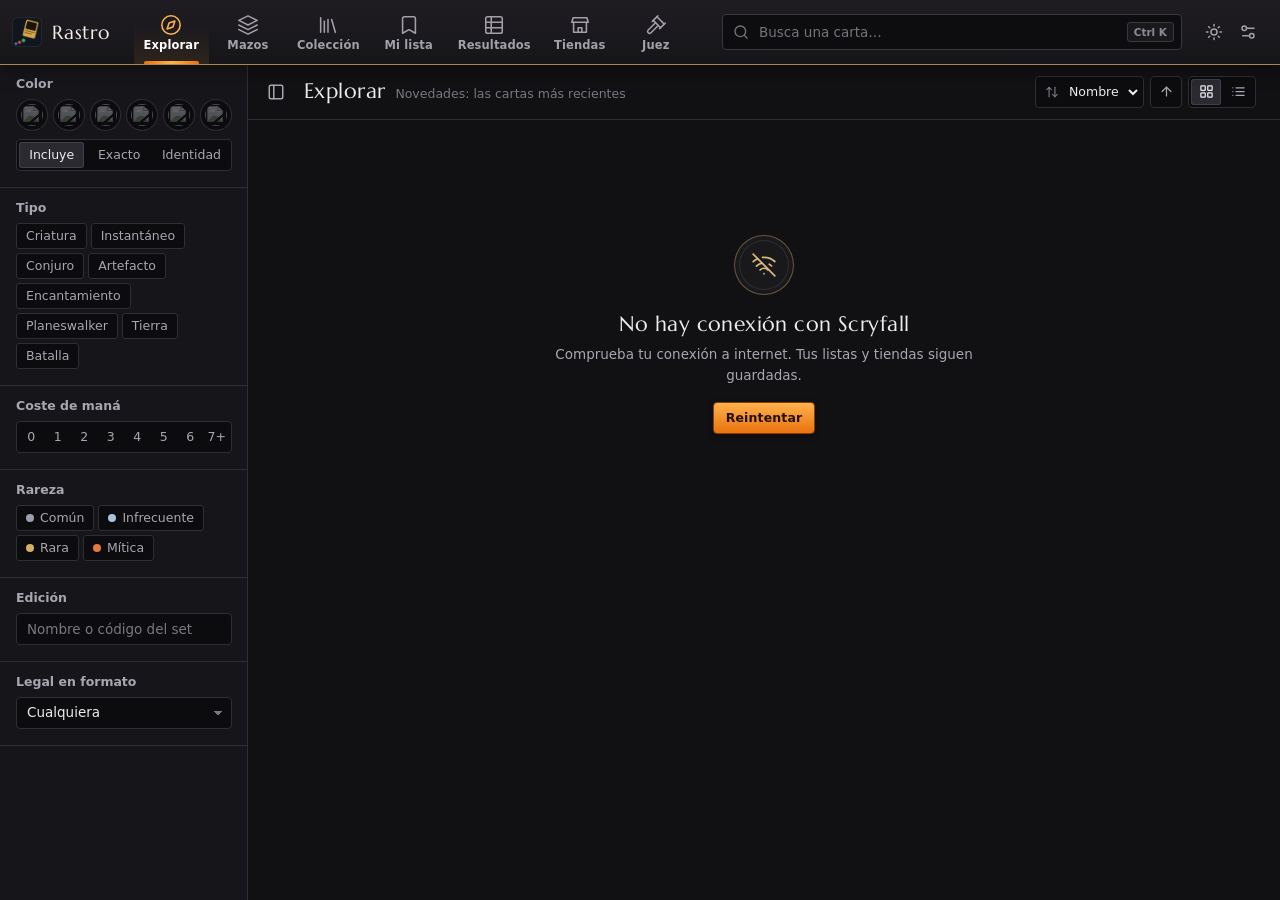
==== commit fe73d0bb: "Rastro 1.6.0: colección Nueva vista Colección con todas las ediciones de Magic y las cartas que tien" ====
--- a/src/ui/index.html
+++ b/src/ui/index.html
@@ -43,6 +43,7 @@
     <symbol id="i-sparkles" viewBox="0 0 24 24"><path d="M9.94 15.5A2 2 0 0 0 8.5 14.06l-6.13-1.58a.5.5 0 0 1 0-.96L8.5 9.94A2 2 0 0 0 9.94 8.5l1.58-6.14a.5.5 0 0 1 .96 0L14.06 8.5A2 2 0 0 0 15.5 9.94l6.14 1.58a.5.5 0 0 1 0 .96L15.5 14.06a2 2 0 0 0-1.44 1.44l-1.58 6.14a.5.5 0 0 1-.96 0z"/><path d="M20 3v4"/><path d="M22 5h-4"/></symbol>
     <symbol id="i-chevron-left" viewBox="0 0 24 24"><path d="m15 18-6-6 6-6"/></symbol>
     <symbol id="i-arrow-up" viewBox="0 0 24 24"><path d="m5 12 7-7 7 7"/><path d="M12 19V5"/></symbol>
+    <symbol id="i-library" viewBox="0 0 24 24"><path d="m16 6 4 14"/><path d="M12 6v14"/><path d="M8 8v12"/><path d="M4 4v16"/></symbol>
     <symbol id="i-arrow-down" viewBox="0 0 24 24"><path d="M12 5v14"/><path d="m19 12-7 7-7-7"/></symbol>
   </defs>
 </svg>
@@ -63,6 +64,7 @@
   <nav class="nav" aria-label="Secciones">
     <button class="nav-item active" data-view="explore" title="Explorar"><svg class="ic"><use href="#i-compass"/></svg><span class="nav-text">Explorar</span></button>
     <button class="nav-item" data-view="decks" title="Mazos"><svg class="ic"><use href="#i-layers"/></svg><span class="nav-text">Mazos</span><span class="count" id="countDecks">0</span></button>
+    <button class="nav-item" data-view="collection" title="Colección"><svg class="ic"><use href="#i-library"/></svg><span class="nav-text">Colección</span><span class="count" id="countCol">0</span></button>
     <button class="nav-item" data-view="list" title="Mi lista"><svg class="ic"><use href="#i-bookmark"/></svg><span class="nav-text">Mi lista</span><span class="count" id="countList">0</span></button>
     <button class="nav-item" data-view="results" title="Resultados"><svg class="ic"><use href="#i-table"/></svg><span class="nav-text">Resultados</span></button>
     <button class="nav-item" data-view="shops" title="Tiendas"><svg class="ic"><use href="#i-store"/></svg><span class="nav-text">Tiendas</span><span class="count" id="countShops">0</span></button>
@@ -337,12 +339,28 @@
       </select></label>
     </div>
     <textarea class="field area" id="iaTexto" rows="3" maxlength="1000" spellcheck="false"></textarea>
+    <label class="check" id="iaColL"><input type="checkbox" id="iaColeccion" checked><span id="iaColTxt">Tener en cuenta mi colección</span></label>
     <div class="ia-out" id="iaOut"></div>
     <div class="paste-status" id="iaStatus" aria-live="polite"></div>
     <footer class="modal-foot">
       <span id="iaEsfuerzo"></span>
       <button type="button" class="btn ghost" id="iaCancel" hidden>Cancelar</button>
       <button type="button" class="btn primary" id="iaGo">Pedir a la IA</button>
+    </footer>
+  </form>
+</dialog>
+<dialog class="modal" id="colDlg">
+  <form method="dialog" class="modal-body" id="colForm">
+    <header class="modal-head">
+      <h2>Importar a la colección</h2>
+      <button class="icon-btn" value="cancel" formnovalidate title="Cerrar"><svg class="ic"><use href="#i-x"/></svg></button>
+    </header>
+    <p class="modal-note">Pega una lista (<code>4 Lightning Bolt</code>, <code>1 Sol Ring (C21) 263</code>, <code>*F*</code> al final para foil) o abre un CSV con cabecera exportado de Moxfield, ManaBox, Deckbox o Rastro: se leen las columnas de nombre, cantidad, edición, número y foil. Con edición y número se guarda la impresión exacta.</p>
+    <textarea class="field area" id="colTexto" rows="12" spellcheck="false" placeholder="4 Lightning Bolt&#10;1 Sol Ring (C21) 263&#10;1 Rhystic Study (PCY) 45 *F*"></textarea>
+    <div class="paste-status" id="colStatus" aria-live="polite"></div>
+    <footer class="modal-foot">
+      <span class="col-dlg-left"><button type="button" class="btn sm" id="colFile">Abrir archivo…</button><label class="check"><input type="checkbox" id="colReplace">Reemplazar mi colección</label></span>
+      <button class="btn primary" id="colGo" value="default"><svg class="ic"><use href="#i-plus"/></svg>Importar</button>
     </footer>
   </form>
 </dialog>
@@ -398,6 +416,7 @@
 
 <script src="app.js"></script>
 <script src="mazos.js"></script>
+<script src="coleccion.js"></script>
 <script src="juez.js"></script>
 <script src="playtest.js"></script>
 </body>
--- a/src/ui/app.css
+++ b/src/ui/app.css
@@ -1051,3 +1051,36 @@
   .pt-zoom { display: none; }
   .pt-abajo { flex-wrap: wrap; }
 }
+
+/* ---------- Colección ---------- */
+.col-bar { display: flex; align-items: center; flex-wrap: wrap; gap: var(--s-2) var(--s-3); padding-bottom: var(--s-3); margin-bottom: var(--s-4); border-bottom: 1px solid var(--border); }
+.col-filter { flex: 1 1 220px; max-width: 360px; }
+.col-ico { width: 22px; height: 22px; flex: none; background: currentColor; -webkit-mask: var(--ico) center / contain no-repeat; mask: var(--ico) center / contain no-repeat; }
+.col-sets { display: grid; grid-template-columns: repeat(auto-fill, minmax(300px, 1fr)); gap: var(--s-2); }
+.col-bar .seg button { white-space: nowrap; }
+.col-set { display: grid; grid-template-columns: auto 1fr 92px; align-items: center; gap: var(--s-3); padding: 10px 12px; background: var(--surface-1); border: 1px solid var(--border); border-radius: var(--r-md); color: var(--text-3); text-align: left; font: inherit; cursor: pointer; }
+.col-set:hover { background: var(--surface-2); color: var(--text-2); }
+.col-set.have { color: var(--bronze-hi); }
+.col-set-name { display: grid; min-width: 0; }
+.col-set-name b { color: var(--text); font-weight: 600; white-space: nowrap; overflow: hidden; text-overflow: ellipsis; }
+.col-set-name small, .col-prog small { color: var(--text-3); font-size: var(--fs-xs); }
+.col-prog { display: grid; gap: 4px; justify-items: end; }
+.col-prog i { width: 100%; height: 3px; border-radius: 2px; background: linear-gradient(90deg, var(--accent) var(--p), var(--surface-3) var(--p)); }
+.col-set:not(.have) .col-prog i { visibility: hidden; }
+.col-grid { display: grid; gap: var(--s-4); grid-template-columns: repeat(auto-fill, minmax(150px, 1fr)); }
+.col-card { display: grid; gap: 6px; align-content: start; min-width: 0; }
+.col-card.skel { aspect-ratio: 63 / 88; border-radius: var(--r-card); }
+.col-art { aspect-ratio: 63 / 88; padding: 0; border: 0; border-radius: var(--r-card); overflow: hidden; background: var(--surface-2); cursor: pointer; opacity: .55; filter: grayscale(.6); transition: opacity var(--t-med) var(--ease), filter var(--t-med) var(--ease); }
+.col-art img { width: 100%; height: 100%; object-fit: cover; display: block; }
+.col-card.have .col-art, .col-art:hover { opacity: 1; filter: none; }
+.col-meta { display: grid; min-width: 0; font-size: var(--fs-sm); }
+.col-meta b { font-weight: 600; white-space: nowrap; overflow: hidden; text-overflow: ellipsis; }
+.col-meta small { color: var(--text-3); font-size: var(--fs-xs); }
+.col-qty button { visibility: visible; width: 22px; }
+.col-qty button:disabled { opacity: .3; cursor: default; }
+.col-card.have .col-qty b { color: var(--accent-strong); }
+.col-d { display: grid; gap: 4px; }
+.col-d-row { display: flex; justify-content: space-between; align-items: center; padding: 4px 10px; background: var(--surface-2); border-radius: var(--r-sm); font-size: var(--fs-sm); }
+.col-d + .d-note { margin-top: 6px; text-align: left; }
+.col-dlg-left { display: flex; align-items: center; gap: var(--s-3); }
+#iaColL { margin: var(--s-2) 0; }
